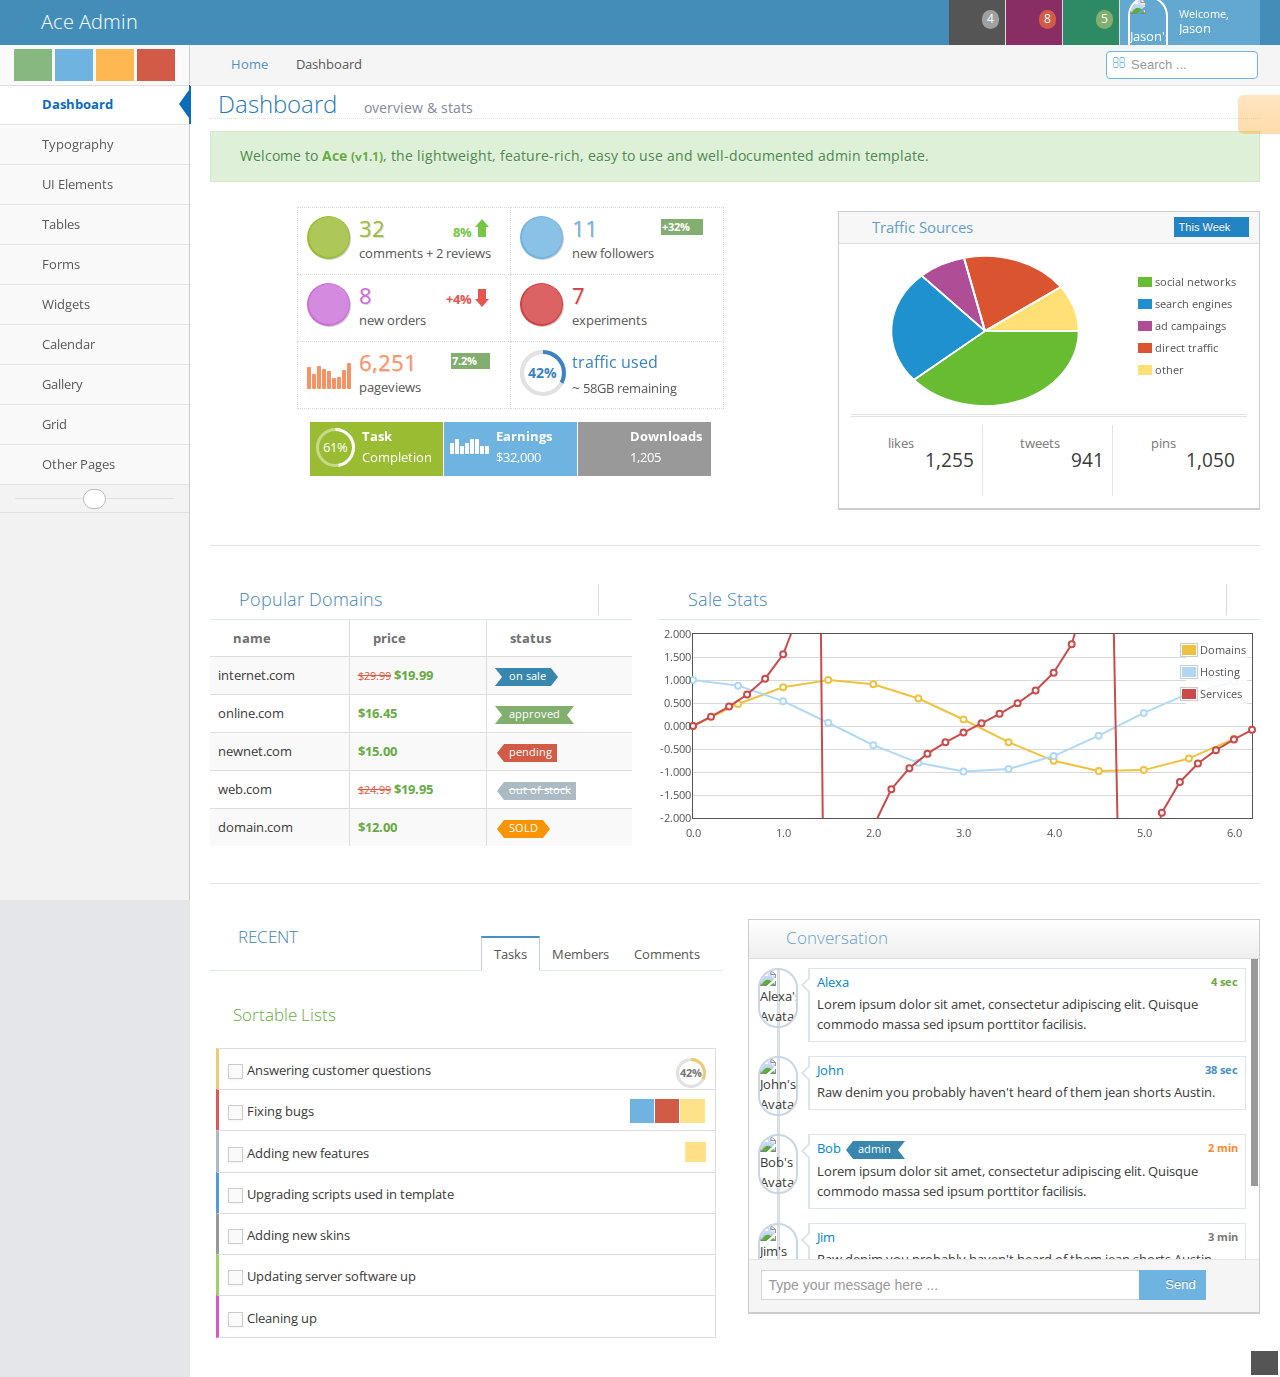
==== admin/index.html @ 15896c3f "added admin template" ====
<!DOCTYPE html><html lang="en">	<head>		<meta charset="utf-8" />		<title># Hashtag - Admin</title>		<meta name="description" content="overview &amp; stats" />		<meta name="viewport" content="width=device-width, initial-scale=1.0" />		<!--basic styles-->		<link href="../css/bootstrap.min.css" rel="stylesheet" />		<link href="../css/bootstrap-responsive.min.css" rel="stylesheet" />		<link href="../css/font-awesome.min.css" rel="stylesheet" />		<!--[if IE 7]>		  <link rel="stylesheet" href="assets/css/font-awesome-ie7.min.css" />		<![endif]-->		<!--page specific plugin styles-->		<!--fonts-->		<link rel="stylesheet" href="http://fonts.googleapis.com/css?family=Open+Sans:400,300" />		<!--ace styles-->		<link rel="stylesheet" href="../css/ace.min.css" />		<link rel="stylesheet" href="../css/ace-responsive.min.css" />		<link rel="stylesheet" href="../css/ace-skins.min.css" />		<!--[if lte IE 8]>		  <link rel="stylesheet" href="assets/css/ace-ie.min.css" />		<![endif]-->		<!--inline styles if any-->	</head>	<body>		<div class="navbar navbar-inverse">			<div class="navbar-inner">				<div class="container-fluid">					<a href="#" class="brand">						<small>							<i class="icon-leaf"></i>							Ace Admin						</small>					</a><!--/.brand-->					<ul class="nav ace-nav pull-right">						<li class="grey">							<a data-toggle="dropdown" class="dropdown-toggle" href="#">								<i class="icon-tasks"></i>								<span class="badge badge-grey">4</span>							</a>							<ul class="pull-right dropdown-navbar dropdown-menu dropdown-caret dropdown-closer">								<li class="nav-header">									<i class="icon-ok"></i>									4 Tasks to complete								</li>								<li>									<a href="#">										<div class="clearfix">											<span class="pull-left">Software Update</span>											<span class="pull-right">65%</span>										</div>										<div class="progress progress-mini ">											<div style="width:65%" class="bar"></div>										</div>									</a>								</li>								<li>									<a href="#">										<div class="clearfix">											<span class="pull-left">Hardware Upgrade</span>											<span class="pull-right">35%</span>										</div>										<div class="progress progress-mini progress-danger">											<div style="width:35%" class="bar"></div>										</div>									</a>								</li>								<li>									<a href="#">										<div class="clearfix">											<span class="pull-left">Unit Testing</span>											<span class="pull-right">15%</span>										</div>										<div class="progress progress-mini progress-warning">											<div style="width:15%" class="bar"></div>										</div>									</a>								</li>								<li>									<a href="#">										<div class="clearfix">											<span class="pull-left">Bug Fixes</span>											<span class="pull-right">90%</span>										</div>										<div class="progress progress-mini progress-success progress-striped active">											<div style="width:90%" class="bar"></div>										</div>									</a>								</li>								<li>									<a href="#">										See tasks with details										<i class="icon-arrow-right"></i>									</a>								</li>							</ul>						</li>						<li class="purple">							<a data-toggle="dropdown" class="dropdown-toggle" href="#">								<i class="icon-bell-alt icon-only icon-animated-bell"></i>								<span class="badge badge-important">8</span>							</a>							<ul class="pull-right dropdown-navbar navbar-pink dropdown-menu dropdown-caret dropdown-closer">								<li class="nav-header">									<i class="icon-warning-sign"></i>									8 Notifications								</li>								<li>									<a href="#">										<div class="clearfix">											<span class="pull-left">												<i class="btn btn-mini no-hover btn-pink icon-comment"></i>												New Comments											</span>											<span class="pull-right badge badge-info">+12</span>										</div>									</a>								</li>								<li>									<a href="#">										<i class="btn btn-mini btn-primary icon-user"></i>										Bob just signed up as an editor ...									</a>								</li>								<li>									<a href="#">										<div class="clearfix">											<span class="pull-left">												<i class="btn btn-mini no-hover btn-success icon-shopping-cart"></i>												New Orders											</span>											<span class="pull-right badge badge-success">+8</span>										</div>									</a>								</li>								<li>									<a href="#">										<div class="clearfix">											<span class="pull-left">												<i class="btn btn-mini no-hover btn-info icon-twitter"></i>												Followers											</span>											<span class="pull-right badge badge-info">+11</span>										</div>									</a>								</li>								<li>									<a href="#">										See all notifications										<i class="icon-arrow-right"></i>									</a>								</li>							</ul>						</li>						<li class="green">							<a data-toggle="dropdown" class="dropdown-toggle" href="#">								<i class="icon-envelope-alt icon-only icon-animated-vertical"></i>								<span class="badge badge-success">5</span>							</a>							<ul class="pull-right dropdown-navbar dropdown-menu dropdown-caret dropdown-closer">								<li class="nav-header">									<i class="icon-envelope"></i>									5 Messages								</li>								<li>									<a href="#">										<img src="assets/avatars/avatar.png" class="msg-photo" alt="Alex's Avatar" />										<span class="msg-body">											<span class="msg-title">												<span class="blue">Alex:</span>												Ciao sociis natoque penatibus et auctor ...											</span>											<span class="msg-time">												<i class="icon-time"></i>												<span>a moment ago</span>											</span>										</span>									</a>								</li>								<li>									<a href="#">										<img src="assets/avatars/avatar3.png" class="msg-photo" alt="Susan's Avatar" />										<span class="msg-body">											<span class="msg-title">												<span class="blue">Susan:</span>												Vestibulum id ligula porta felis euismod ...											</span>											<span class="msg-time">												<i class="icon-time"></i>												<span>20 minutes ago</span>											</span>										</span>									</a>								</li>								<li>									<a href="#">										<img src="assets/avatars/avatar4.png" class="msg-photo" alt="Bob's Avatar" />										<span class="msg-body">											<span class="msg-title">												<span class="blue">Bob:</span>												Nullam quis risus eget urna mollis ornare ...											</span>											<span class="msg-time">												<i class="icon-time"></i>												<span>3:15 pm</span>											</span>										</span>									</a>								</li>								<li>									<a href="#">										See all messages										<i class="icon-arrow-right"></i>									</a>								</li>							</ul>						</li>						<li class="light-blue user-profile">							<a data-toggle="dropdown" href="#" class="user-menu dropdown-toggle">								<img class="nav-user-photo" src="assets/avatars/user.jpg" alt="Jason's Photo" />								<span id="user_info">									<small>Welcome,</small>									Jason								</span>								<i class="icon-caret-down"></i>							</a>							<ul class="pull-right dropdown-menu dropdown-yellow dropdown-caret dropdown-closer" id="user_menu">								<li>									<a href="#">										<i class="icon-cog"></i>										Settings									</a>								</li>								<li>									<a href="#">										<i class="icon-user"></i>										Profile									</a>								</li>								<li class="divider"></li>								<li>									<a href="#">										<i class="icon-off"></i>										Logout									</a>								</li>							</ul>						</li>					</ul><!--/.ace-nav-->				</div><!--/.container-fluid-->			</div><!--/.navbar-inner-->		</div>		<div class="container-fluid" id="main-container">			<a id="menu-toggler" href="#">				<span></span>			</a>			<div id="sidebar">				<div id="sidebar-shortcuts">					<div id="sidebar-shortcuts-large">						<button class="btn btn-small btn-success">							<i class="icon-signal"></i>						</button>						<button class="btn btn-small btn-info">							<i class="icon-pencil"></i>						</button>						<button class="btn btn-small btn-warning">							<i class="icon-group"></i>						</button>						<button class="btn btn-small btn-danger">							<i class="icon-cogs"></i>						</button>					</div>					<div id="sidebar-shortcuts-mini">						<span class="btn btn-success"></span>						<span class="btn btn-info"></span>						<span class="btn btn-warning"></span>						<span class="btn btn-danger"></span>					</div>				</div><!--#sidebar-shortcuts-->				<ul class="nav nav-list">					<li class="active">						<a href="index.html">							<i class="icon-dashboard"></i>							<span>Dashboard</span>						</a>					</li>					<li>						<a href="typography.html">							<i class="icon-text-width"></i>							<span>Typography</span>						</a>					</li>					<li>						<a href="#" class="dropdown-toggle">							<i class="icon-desktop"></i>							<span>UI Elements</span>							<b class="arrow icon-angle-down"></b>						</a>						<ul class="submenu">							<li>								<a href="elements.html">									<i class="icon-double-angle-right"></i>									Elements								</a>							</li>							<li>								<a href="buttons.html">									<i class="icon-double-angle-right"></i>									Buttons &amp; Icons								</a>							</li>							<li>								<a href="treeview.html">									<i class="icon-double-angle-right"></i>									Treeview								</a>							</li>						</ul>					</li>					<li>						<a href="tables.html">							<i class="icon-list"></i>							<span>Tables</span>						</a>					</li>					<li>						<a href="#" class="dropdown-toggle">							<i class="icon-edit"></i>							<span>Forms</span>							<b class="arrow icon-angle-down"></b>						</a>						<ul class="submenu">							<li>								<a href="form-elements.html">									<i class="icon-double-angle-right"></i>									Form Elements								</a>							</li>							<li>								<a href="form-wizard.html">									<i class="icon-double-angle-right"></i>									Wizard &amp; Validation								</a>							</li>							<li>								<a href="wysiwyg.html">									<i class="icon-double-angle-right"></i>									Wysiwyg &amp; Markdown								</a>							</li>						</ul>					</li>					<li>						<a href="widgets.html">							<i class="icon-list-alt"></i>							<span>Widgets</span>						</a>					</li>					<li>						<a href="calendar.html">							<i class="icon-calendar"></i>							<span>Calendar</span>						</a>					</li>					<li>						<a href="gallery.html">							<i class="icon-picture"></i>							<span>Gallery</span>						</a>					</li>					<li>						<a href="grid.html">							<i class="icon-th"></i>							<span>Grid</span>						</a>					</li>					<li>						<a href="#" class="dropdown-toggle">							<i class="icon-file"></i>							<span>Other Pages</span>							<b class="arrow icon-angle-down"></b>						</a>						<ul class="submenu">							<li>								<a href="pricing.html">									<i class="icon-double-angle-right"></i>									Pricing Tables								</a>							</li>							<li>								<a href="invoice.html">									<i class="icon-double-angle-right"></i>									Invoice								</a>							</li>							<li>								<a href="login.html">									<i class="icon-double-angle-right"></i>									Login &amp; Register								</a>							</li>							<li>								<a href="error-404.html">									<i class="icon-double-angle-right"></i>									Error 404								</a>							</li>							<li>								<a href="error-500.html">									<i class="icon-double-angle-right"></i>									Error 500								</a>							</li>							<li>								<a href="blank.html">									<i class="icon-double-angle-right"></i>									Blank Page								</a>							</li>						</ul>					</li>				</ul><!--/.nav-list-->				<div id="sidebar-collapse">					<i class="icon-double-angle-left"></i>				</div>			</div>			<div id="main-content" class="clearfix">				<div id="breadcrumbs">					<ul class="breadcrumb">						<li>							<i class="icon-home"></i>							<a href="#">Home</a>							<span class="divider">								<i class="icon-angle-right"></i>							</span>						</li>						<li class="active">Dashboard</li>					</ul><!--.breadcrumb-->					<div id="nav-search">						<form class="form-search">							<span class="input-icon">								<input type="text" placeholder="Search ..." class="input-small search-query" id="nav-search-input" autocomplete="off" />								<i class="icon-search" id="nav-search-icon"></i>							</span>						</form>					</div><!--#nav-search-->				</div>				<div id="page-content" class="clearfix">					<div class="page-header position-relative">						<h1>							Dashboard							<small>								<i class="icon-double-angle-right"></i>								overview &amp; stats							</small>						</h1>					</div><!--/.page-header-->					<div class="row-fluid">						<!--PAGE CONTENT BEGINS HERE-->						<div class="alert alert-block alert-success">							<button type="button" class="close" data-dismiss="alert">								<i class="icon-remove"></i>							</button>							<i class="icon-ok green"></i>							Welcome to							<strong class="green">								Ace								<small>(v1.1)</small></strong>, the lightweight, feature-rich, easy to use and well-documented admin template.						</div>						<div class="space-6"></div>						<div class="row-fluid">							<div class="span7 infobox-container">								<div class="infobox infobox-green  ">									<div class="infobox-icon">										<i class="icon-comments"></i>									</div>									<div class="infobox-data">										<span class="infobox-data-number">32</span>										<div class="infobox-content">comments + 2 reviews</div>									</div>									<div class="stat stat-success">8%</div>								</div>								<div class="infobox infobox-blue  ">									<div class="infobox-icon">										<i class="icon-twitter"></i>									</div>									<div class="infobox-data">										<span class="infobox-data-number">11</span>										<div class="infobox-content">new followers</div>									</div>									<div class="badge badge-success">										+32%										<i class="icon-arrow-up"></i>									</div>								</div>								<div class="infobox infobox-pink  ">									<div class="infobox-icon">										<i class="icon-shopping-cart"></i>									</div>									<div class="infobox-data">										<span class="infobox-data-number">8</span>										<div class="infobox-content">new orders</div>									</div>									<div class="stat stat-important">+4%</div>								</div>								<div class="infobox infobox-red  ">									<div class="infobox-icon">										<i class="icon-beaker"></i>									</div>									<div class="infobox-data">										<span class="infobox-data-number">7</span>										<div class="infobox-content">experiments</div>									</div>								</div>								<div class="infobox infobox-orange2  ">									<div class="infobox-chart">										<span class="sparkline" data-values="196,128,202,177,154,94,100,170,224"></span>									</div>									<div class="infobox-data">										<span class="infobox-data-number">6,251</span>										<div class="infobox-content">pageviews</div>									</div>									<div class="badge badge-success">										7.2%										<i class="icon-arrow-up"></i>									</div>								</div>								<div class="infobox infobox-blue2  ">									<div class="infobox-progress">										<div class="easy-pie-chart percentage" data-percent="42" data-size="46">											<span class="percent">42</span>%										</div>									</div>									<div class="infobox-data">										<span class="infobox-text">traffic used</span>										<div class="infobox-content">											<span class="bigger-110">~</span>											58GB remaining										</div>									</div>								</div>								<div class="space-6"></div>								<div class="infobox infobox-green infobox-small infobox-dark">									<div class="infobox-progress">										<div class="easy-pie-chart percentage" data-percent="61" data-size="39">											<span class="percent">61</span>%										</div>									</div>									<div class="infobox-data">										<div class="infobox-content">Task</div>										<div class="infobox-content">Completion</div>									</div>								</div>								<div class="infobox infobox-blue infobox-small infobox-dark">									<div class="infobox-chart">										<span class="sparkline" data-values="3,4,2,3,4,4,2,2"></span>									</div>									<div class="infobox-data">										<div class="infobox-content">Earnings</div>										<div class="infobox-content">$32,000</div>									</div>								</div>								<div class="infobox infobox-grey infobox-small infobox-dark">									<div class="infobox-icon">										<i class="icon-download-alt"></i>									</div>									<div class="infobox-data">										<div class="infobox-content">Downloads</div>										<div class="infobox-content">1,205</div>									</div>								</div>							</div>							<div class="vspace"></div>							<div class="span5">								<div class="widget-box">									<div class="widget-header widget-header-flat widget-header-small">										<h5>											<i class="icon-signal"></i>											Traffic Sources										</h5>										<div class="widget-toolbar no-border">											<button class="btn btn-minier btn-primary dropdown-toggle" data-toggle="dropdown">												This Week												<i class="icon-angle-down icon-on-right"></i>											</button>											<ul class="dropdown-menu dropdown-info pull-right dropdown-caret">												<li class="active">													<a href="#">This Week</a>												</li>												<li>													<a href="#">Last Week</a>												</li>												<li>													<a href="#">This Month</a>												</li>												<li>													<a href="#">Last Month</a>												</li>											</ul>										</div>									</div>									<div class="widget-body">										<div class="widget-main">											<div id="piechart-placeholder"></div>											<div class="hr hr8 hr-double"></div>											<div class="clearfix">												<div class="grid3">													<span class="grey">														<i class="icon-facebook-sign icon-2x blue"></i>														&nbsp; likes													</span>													<h4 class="bigger pull-right">1,255</h4>												</div>												<div class="grid3">													<span class="grey">														<i class="icon-twitter-sign icon-2x purple"></i>														&nbsp; tweets													</span>													<h4 class="bigger pull-right">941</h4>												</div>												<div class="grid3">													<span class="grey">														<i class="icon-pinterest-sign icon-2x red"></i>														&nbsp; pins													</span>													<h4 class="bigger pull-right">1,050</h4>												</div>											</div>										</div><!--/widget-main-->									</div><!--/widget-body-->								</div><!--/widget-box-->							</div><!--/span-->						</div><!--/row-->						<div class="hr hr32 hr-dotted"></div>						<div class="row-fluid">							<div class="span5">								<div class="widget-box transparent">									<div class="widget-header widget-header-flat">										<h4 class="lighter">											<i class="icon-star orange"></i>											Popular Domains										</h4>										<div class="widget-toolbar">											<a href="#" data-action="collapse">												<i class="icon-chevron-up"></i>											</a>										</div>									</div>									<div class="widget-body">										<div class="widget-main no-padding">											<table class="table table-bordered table-striped">												<thead>													<tr>														<th>															<i class="icon-caret-right blue"></i>															name														</th>														<th>															<i class="icon-caret-right blue"></i>															price														</th>														<th class="hidden-phone">															<i class="icon-caret-right blue"></i>															status														</th>													</tr>												</thead>												<tbody>													<tr>														<td>internet.com</td>														<td>															<small>																<s class="red">$29.99</s>															</small>															<b class="green">$19.99</b>														</td>														<td class="hidden-phone">															<span class="label label-info arrowed-right arrowed-in">on sale</span>														</td>													</tr>													<tr>														<td>online.com</td>														<td>															<small>																<s class="red"></s>															</small>															<b class="green">$16.45</b>														</td>														<td class="hidden-phone">															<span class="label label-success arrowed-in arrowed-in-right">approved</span>														</td>													</tr>													<tr>														<td>newnet.com</td>														<td>															<small>																<s class="red"></s>															</small>															<b class="green">$15.00</b>														</td>														<td class="hidden-phone">															<span class="label label-important arrowed">pending</span>														</td>													</tr>													<tr>														<td>web.com</td>														<td>															<small>																<s class="red">$24.99</s>															</small>															<b class="green">$19.95</b>														</td>														<td class="hidden-phone">															<span class="label arrowed">																<s>out of stock</s>															</span>														</td>													</tr>													<tr>														<td>domain.com</td>														<td>															<small>																<s class="red"></s>															</small>															<b class="green">$12.00</b>														</td>														<td class="hidden-phone">															<span class="label label-warning arrowed arrowed-right">SOLD</span>														</td>													</tr>												</tbody>											</table>										</div><!--/widget-main-->									</div><!--/widget-body-->								</div><!--/widget-box-->							</div>							<div class="span7">								<div class="widget-box transparent">									<div class="widget-header widget-header-flat">										<h4 class="lighter">											<i class="icon-signal"></i>											Sale Stats										</h4>										<div class="widget-toolbar">											<a href="#" data-action="collapse">												<i class="icon-chevron-up"></i>											</a>										</div>									</div>									<div class="widget-body">										<div class="widget-main padding-4">											<div id="sales-charts"></div>										</div><!--/widget-main-->									</div><!--/widget-body-->								</div><!--/widget-box-->							</div>						</div>						<div class="hr hr32 hr-dotted"></div>						<div class="row-fluid">							<div class="span6">								<div class="widget-box transparent" id="recent-box">									<div class="widget-header">										<h4 class="lighter smaller">											<i class="icon-rss orange"></i>											RECENT										</h4>										<div class="widget-toolbar no-border">											<ul class="nav nav-tabs" id="recent-tab">												<li class="active">													<a data-toggle="tab" href="#task-tab">Tasks</a>												</li>												<li>													<a data-toggle="tab" href="#member-tab">Members</a>												</li>												<li>													<a data-toggle="tab" href="#comment-tab">Comments</a>												</li>											</ul>										</div>									</div>									<div class="widget-body">										<div class="widget-main padding-4">											<div class="tab-content padding-8">												<div id="task-tab" class="tab-pane active">													<h4 class="smaller lighter green">														<i class="icon-list"></i>														Sortable Lists													</h4>													<ul id="tasks" class="item-list">														<li class="item-orange">															<label class="inline">																<input type="checkbox" />																<span class="lbl"> Answering customer questions</span>															</label>															<div class="pull-right easy-pie-chart percentage" data-size="30" data-color="#ECCB71" data-percent="42">																<span class="percent">42</span>%															</div>														</li>														<li class="item-red">															<label class="inline">																<input type="checkbox" />																<span class="lbl"> Fixing bugs</span>															</label>															<div class="pull-right">																<div class="btn-group">																	<button class="btn btn-mini btn-info">																		<i class="icon-edit bigger-125"></i>																	</button>																	<button class="btn btn-mini btn-danger ">																		<i class="icon-trash bigger-125"></i>																	</button>																	<button class="btn btn-mini btn-yellow">																		<i class="icon-flag bigger-125"></i>																	</button>																</div>															</div>														</li>														<li class="item-default">															<label class="inline">																<input type="checkbox" />																<span class="lbl"> Adding new features</span>															</label>															<div class="inline pull-right position-relative">																<button class="btn btn-minier bigger btn-yellow dropdown-toggle" data-toggle="dropdown">																	<i class="icon-angle-down icon-only bigger-120"></i>																</button>																<ul class="dropdown-menu dropdown-icon-only dropdown-yellow pull-right dropdown-caret dropdown-closer">																	<li>																		<a href="#" class="tooltip-success" data-rel="tooltip" title="Mark&nbsp;as&nbsp;done" data-placement="left">																			<span class="green">																				<i class="icon-ok"></i>																			</span>																		</a>																	</li>																	<li>																		<a href="#" class="tooltip-error" data-rel="tooltip" title="Delete" data-placement="left">																			<span class="red">																				<i class="icon-trash"></i>																			</span>																		</a>																	</li>																</ul>															</div>														</li>														<li class="item-blue">															<label class="inline">																<input type="checkbox" />																<span class="lbl"> Upgrading scripts used in template</span>															</label>														</li>														<li class="item-grey">															<label class="inline">																<input type="checkbox" />																<span class="lbl"> Adding new skins</span>															</label>														</li>														<li class="item-green">															<label class="inline">																<input type="checkbox" />																<span class="lbl"> Updating server software up</span>															</label>														</li>														<li class="item-pink">															<label class="inline">																<input type="checkbox" />																<span class="lbl"> Cleaning up</span>															</label>														</li>													</ul>												</div>												<div id="member-tab" class="tab-pane">													<div class="clearfix">														<div class="itemdiv memberdiv">															<div class="user">																<img alt="Bob Doe's avatar" src="assets/avatars/user.jpg" />															</div>															<div class="body">																<div class="name">																	<a href="#">Bob Doe</a>																</div>																<div class="time">																	<i class="icon-time"></i>																	<span class="green">20 min</span>																</div>																<div>																	<span class="label label-warning">pending</span>																	<div class="inline position-relative">																		<button class="btn btn-minier bigger btn-yellow dropdown-toggle" data-toggle="dropdown">																			<i class="icon-angle-down icon-only bigger-120"></i>																		</button>																		<ul class="dropdown-menu dropdown-icon-only dropdown-yellow pull-right dropdown-caret dropdown-close">																			<li>																				<a href="#" class="tooltip-success" data-rel="tooltip" title="Approve" data-placement="right">																					<span class="green">																						<i class="icon-ok"></i>																					</span>																				</a>																			</li>																			<li>																				<a href="#" class="tooltip-warning" data-rel="tooltip" title="Reject" data-placement="right">																					<span class="orange">																						<i class="icon-remove"></i>																					</span>																				</a>																			</li>																			<li>																				<a href="#" class="tooltip-error" data-rel="tooltip" title="Delete" data-placement="right">																					<span class="red">																						<i class="icon-trash"></i>																					</span>																				</a>																			</li>																		</ul>																	</div>																</div>															</div>														</div>														<div class="itemdiv memberdiv">															<div class="user">																<img alt="Joe Doe's avatar" src="assets/avatars/avatar2.png" />															</div>															<div class="body">																<div class="name">																	<a href="#">Joe Doe</a>																</div>																<div class="time">																	<i class="icon-time"></i>																	<span class="green">1 hour</span>																</div>																<div>																	<span class="label label-warning">pending</span>																	<div class="inline position-relative">																		<button class="btn btn-minier bigger btn-yellow dropdown-toggle" data-toggle="dropdown">																			<i class="icon-angle-down icon-only bigger-120"></i>																		</button>																		<ul class="dropdown-menu dropdown-icon-only dropdown-yellow pull-right dropdown-caret dropdown-close">																			<li>																				<a href="#" class="tooltip-success" data-rel="tooltip" title="Approve" data-placement="right">																					<span class="green">																						<i class="icon-ok"></i>																					</span>																				</a>																			</li>																			<li>																				<a href="#" class="tooltip-warning" data-rel="tooltip" title="Reject" data-placement="right">																					<span class="orange">																						<i class="icon-remove"></i>																					</span>																				</a>																			</li>																			<li>																				<a href="#" class="tooltip-error" data-rel="tooltip" title="Delete" data-placement="right">																					<span class="red">																						<i class="icon-trash"></i>																					</span>																				</a>																			</li>																		</ul>																	</div>																</div>															</div>														</div>														<div class="itemdiv memberdiv">															<div class="user">																<img alt="Jim Doe's avatar" src="assets/avatars/avatar.png" />															</div>															<div class="body">																<div class="name">																	<a href="#">Jim Doe</a>																</div>																<div class="time">																	<i class="icon-time"></i>																	<span class="green">2 hour</span>																</div>																<div>																	<span class="label label-warning">pending</span>																	<div class="inline position-relative">																		<button class="btn btn-minier bigger btn-yellow dropdown-toggle" data-toggle="dropdown">																			<i class="icon-angle-down icon-only bigger-120"></i>																		</button>																		<ul class="dropdown-menu dropdown-icon-only dropdown-yellow pull-right dropdown-caret dropdown-close">																			<li>																				<a href="#" class="tooltip-success" data-rel="tooltip" title="Approve" data-placement="right">																					<span class="green">																						<i class="icon-ok"></i>																					</span>																				</a>																			</li>																			<li>																				<a href="#" class="tooltip-warning" data-rel="tooltip" title="Reject" data-placement="right">																					<span class="orange">																						<i class="icon-remove"></i>																					</span>																				</a>																			</li>																			<li>																				<a href="#" class="tooltip-error" data-rel="tooltip" title="Delete" data-placement="right">																					<span class="red">																						<i class="icon-trash"></i>																					</span>																				</a>																			</li>																		</ul>																	</div>																</div>															</div>														</div>														<div class="itemdiv memberdiv">															<div class="user">																<img alt="Alex Doe's avatar" src="assets/avatars/avatar2.png" />															</div>															<div class="body">																<div class="name">																	<a href="#">Alex Doe</a>																</div>																<div class="time">																	<i class="icon-time"></i>																	<span class="green">3 hour</span>																</div>																<div>																	<span class="label label-important">blocked</span>																</div>															</div>														</div>														<div class="itemdiv memberdiv">															<div class="user">																<img alt="Bob Doe's avatar" src="assets/avatars/avatar2.png" />															</div>															<div class="body">																<div class="name">																	<a href="#">Bob Doe</a>																</div>																<div class="time">																	<i class="icon-time"></i>																	<span class="green">6 hour</span>																</div>																<div>																	<span class="label label-success arrowed-in">approved</span>																</div>															</div>														</div>														<div class="itemdiv memberdiv">															<div class="user">																<img alt="Susan's avatar" src="assets/avatars/avatar3.png" />															</div>															<div class="body">																<div class="name">																	<a href="#">Susan</a>																</div>																<div class="time">																	<i class="icon-time"></i>																	<span class="green">yesterday</span>																</div>																<div>																	<span class="label label-success arrowed-in">approved</span>																</div>															</div>														</div>														<div class="itemdiv memberdiv">															<div class="user">																<img alt="Phil Doe's avatar" src="assets/avatars/avatar4.png" />															</div>															<div class="body">																<div class="name">																	<a href="#">Phil Doe</a>																</div>																<div class="time">																	<i class="icon-time"></i>																	<span class="green">2 days ago</span>																</div>																<div>																	<span class="label label-info arrowed-in  arrowed-in-right">online</span>																</div>															</div>														</div>														<div class="itemdiv memberdiv">															<div class="user">																<img alt="Alexa Doe's avatar" src="assets/avatars/avatar1.png" />															</div>															<div class="body">																<div class="name">																	<a href="#">Alexa Doe</a>																</div>																<div class="time">																	<i class="icon-time"></i>																	<span class="green">3 days ago</span>																</div>																<div>																	<span class="label label-success arrowed-in">approved</span>																</div>															</div>														</div>													</div>													<div class="center">														<i class="icon-group icon-2x green"></i>														&nbsp;														<a href="#">															See all members &nbsp;															<i class="icon-arrow-right"></i>														</a>													</div>													<div class="hr hr-double hr8"></div>												</div><!--member-tab-->												<div id="comment-tab" class="tab-pane">													<div class="comments">														<div class="itemdiv commentdiv">															<div class="user">																<img alt="Bob Doe's Avatar" src="assets/avatars/avatar.png" />															</div>															<div class="body">																<div class="name">																	<a href="#">Bob Doe</a>																</div>																<div class="time">																	<i class="icon-time"></i>																	<span class="green">6 min</span>																</div>																<div class="text">																	<i class="icon-quote-left"></i>																	Lorem ipsum dolor sit amet, consectetur adipiscing elit. Quisque commodo massa sed ipsum porttitor facilisis &hellip;																</div>															</div>															<div class="tools">																<div class="inline position-relative">																	<button class="btn btn-minier bigger btn-yellow dropdown-toggle" data-toggle="dropdown">																		<i class="icon-angle-down icon-only bigger-120"></i>																	</button>																	<ul class="dropdown-menu dropdown-icon-only dropdown-yellow pull-right dropdown-caret dropdown-close">																		<li>																			<a href="#" class="tooltip-success" data-rel="tooltip" title="Approve" data-placement="left">																				<span class="green">																					<i class="icon-ok"></i>																				</span>																			</a>																		</li>																		<li>																			<a href="#" class="tooltip-warning" data-rel="tooltip" title="Reject" data-placement="left">																				<span class="orange">																					<i class="icon-remove"></i>																				</span>																			</a>																		</li>																		<li>																			<a href="#" class="tooltip-error" data-rel="tooltip" title="Delete" data-placement="left">																				<span class="red">																					<i class="icon-trash"></i>																				</span>																			</a>																		</li>																	</ul>																</div>															</div>														</div>														<div class="itemdiv commentdiv">															<div class="user">																<img alt="Jennifer's Avatar" src="assets/avatars/avatar1.png" />															</div>															<div class="body">																<div class="name">																	<a href="#">Jennifer</a>																</div>																<div class="time">																	<i class="icon-time"></i>																	<span class="blue">15 min</span>																</div>																<div class="text">																	<i class="icon-quote-left"></i>																	Lorem ipsum dolor sit amet, consectetur adipiscing elit. Quisque commodo massa sed ipsum porttitor facilisis &hellip;																</div>															</div>															<div class="tools">																<a href="#" class="btn btn-minier btn-info">																	<i class="icon-only icon-pencil"></i>																</a>																<a href="#" class="btn btn-minier btn-danger">																	<i class="icon-only icon-trash"></i>																</a>															</div>														</div>														<div class="itemdiv commentdiv">															<div class="user">																<img alt="Joe's Avatar" src="assets/avatars/avatar2.png" />															</div>															<div class="body">																<div class="name">																	<a href="#">Joe</a>																</div>																<div class="time">																	<i class="icon-time"></i>																	<span class="orange">22 min</span>																</div>																<div class="text">																	<i class="icon-quote-left"></i>																	Lorem ipsum dolor sit amet, consectetur adipiscing elit. Quisque commodo massa sed ipsum porttitor facilisis &hellip;																</div>															</div>															<div class="tools">																<a href="#" class="btn btn-minier btn-info">																	<i class="icon-only icon-pencil"></i>																</a>																<a href="#" class="btn btn-minier btn-danger">																	<i class="icon-only icon-trash"></i>																</a>															</div>														</div>														<div class="itemdiv commentdiv">															<div class="user">																<img alt="Rita's Avatar" src="assets/avatars/avatar3.png" />															</div>															<div class="body">																<div class="name">																	<a href="#">Rita</a>																</div>																<div class="time">																	<i class="icon-time"></i>																	<span class="red">50 min</span>																</div>																<div class="text">																	<i class="icon-quote-left"></i>																	Lorem ipsum dolor sit amet, consectetur adipiscing elit. Quisque commodo massa sed ipsum porttitor facilisis &hellip;																</div>															</div>															<div class="tools">																<a href="#" class="btn btn-minier btn-info">																	<i class="icon-only icon-pencil"></i>																</a>																<a href="#" class="btn btn-minier btn-danger">																	<i class="icon-only icon-trash"></i>																</a>															</div>														</div>													</div>													<div class="hr hr8"></div>													<div class="center">														<i class="icon-comments-alt icon-2x green"></i>														&nbsp;														<a href="#">															See all comments &nbsp;															<i class="icon-arrow-right"></i>														</a>													</div>													<div class="hr hr-double hr8"></div>												</div>											</div>										</div><!--/widget-main-->									</div><!--/widget-body-->								</div><!--/widget-box-->							</div><!--/span-->							<div class="span6">								<div class="widget-box ">									<div class="widget-header">										<h4 class="lighter smaller">											<i class="icon-comment blue"></i>											Conversation										</h4>									</div>									<div class="widget-body">										<div class="widget-main no-padding">											<div class="dialogs">												<div class="itemdiv dialogdiv">													<div class="user">														<img alt="Alexa's Avatar" src="assets/avatars/avatar1.png" />													</div>													<div class="body">														<div class="time">															<i class="icon-time"></i>															<span class="green">4 sec</span>														</div>														<div class="name">															<a href="#">Alexa</a>														</div>														<div class="text">Lorem ipsum dolor sit amet, consectetur adipiscing elit. Quisque commodo massa sed ipsum porttitor facilisis.</div>														<div class="tools">															<a href="#" class="btn btn-minier btn-info">																<i class="icon-only icon-share-alt"></i>															</a>														</div>													</div>												</div>												<div class="itemdiv dialogdiv">													<div class="user">														<img alt="John's Avatar" src="assets/avatars/avatar.png" />													</div>													<div class="body">														<div class="time">															<i class="icon-time"></i>															<span class="blue">38 sec</span>														</div>														<div class="name">															<a href="#">John</a>														</div>														<div class="text">Raw denim you probably haven&#39;t heard of them jean shorts Austin.</div>														<div class="tools">															<a href="#" class="btn btn-minier btn-info">																<i class="icon-only icon-share-alt"></i>															</a>														</div>													</div>												</div>												<div class="itemdiv dialogdiv">													<div class="user">														<img alt="Bob's Avatar" src="assets/avatars/user.jpg" />													</div>													<div class="body">														<div class="time">															<i class="icon-time"></i>															<span class="orange">2 min</span>														</div>														<div class="name">															<a href="#">Bob</a>															<span class="label label-info arrowed arrowed-in-right">admin</span>														</div>														<div class="text">Lorem ipsum dolor sit amet, consectetur adipiscing elit. Quisque commodo massa sed ipsum porttitor facilisis.</div>														<div class="tools">															<a href="#" class="btn btn-minier btn-info">																<i class="icon-only icon-share-alt"></i>															</a>														</div>													</div>												</div>												<div class="itemdiv dialogdiv">													<div class="user">														<img alt="Jim's Avatar" src="assets/avatars/avatar4.png" />													</div>													<div class="body">														<div class="time">															<i class="icon-time"></i>															<span class="grey">3 min</span>														</div>														<div class="name">															<a href="#">Jim</a>														</div>														<div class="text">Raw denim you probably haven&#39;t heard of them jean shorts Austin.</div>														<div class="tools">															<a href="#" class="btn btn-minier btn-info">																<i class="icon-only icon-share-alt"></i>															</a>														</div>													</div>												</div>												<div class="itemdiv dialogdiv">													<div class="user">														<img alt="Alexa's Avatar" src="assets/avatars/avatar1.png" />													</div>													<div class="body">														<div class="time">															<i class="icon-time"></i>															<span class="green">4 min</span>														</div>														<div class="name">															<a href="#">Alexa</a>														</div>														<div class="text">Lorem ipsum dolor sit amet, consectetur adipiscing elit.</div>														<div class="tools">															<a href="#" class="btn btn-minier btn-info">																<i class="icon-only icon-share-alt"></i>															</a>														</div>													</div>												</div>											</div>											<form>												<div class="form-actions input-append">													<input placeholder="Type your message here ..." type="text" class="width-75" name="message" />													<button class="btn btn-small btn-info no-radius" onclick="return false;">														<i class="icon-share-alt"></i>														<span class="hidden-phone">Send</span>													</button>												</div>											</form>										</div><!--/widget-main-->									</div><!--/widget-body-->								</div><!--/widget-box-->							</div><!--/span-->						</div><!--/row-->						<!--PAGE CONTENT ENDS HERE-->					</div><!--/row-->				</div><!--/#page-content-->				<div id="ace-settings-container">					<div class="btn btn-app btn-mini btn-warning" id="ace-settings-btn">						<i class="icon-cog"></i>					</div>					<div id="ace-settings-box">						<div>							<div class="pull-left">								<select id="skin-colorpicker" class="hidden">									<option data-class="default" value="#438EB9">#438EB9</option>									<option data-class="skin-1" value="#222A2D">#222A2D</option>									<option data-class="skin-2" value="#C6487E">#C6487E</option>									<option data-class="skin-3" value="#D0D0D0">#D0D0D0</option>								</select>							</div>							<span>&nbsp; Choose Skin</span>						</div>						<div>							<input type="checkbox" class="ace-checkbox-2" id="ace-settings-header" />							<label class="lbl" for="ace-settings-header"> Fixed Header</label>						</div>						<div>							<input type="checkbox" class="ace-checkbox-2" id="ace-settings-sidebar" />							<label class="lbl" for="ace-settings-sidebar"> Fixed Sidebar</label>						</div>					</div>				</div><!--/#ace-settings-container-->			</div><!--/#main-content-->		</div><!--/.fluid-container#main-container-->		<a href="#" id="btn-scroll-up" class="btn btn-small btn-inverse">			<i class="icon-double-angle-up icon-only bigger-110"></i>		</a>		<!--basic scripts-->		<script src="http://ajax.googleapis.com/ajax/libs/jquery/1.9.1/jquery.min.js"></script>		<script type="text/javascript">			window.jQuery || document.write("<script src='../js/libs/jquery-1.9.1.min.js'>"+"<"+"/script>");		</script>		<script src="../js/libs/bootstrap.min.js"></script>		<!--page specific plugin scripts-->		<!--[if lte IE 8]>		  <script src="/js/"></script>		<![endif]-->		<script src="../js/libs/jquery-ui-1.10.3.custom.min.js"></script>		<script src="../js/libs/jquery.ui.touch-punch.min.js"></script>		<script src="../js/libs/jquery.slimscroll.min.js"></script>		<script src="../js/libs/jquery.easy-pie-chart.min.js"></script>		<script src="../js/libs/jquery.sparkline.min.js"></script>		<script src="../js/libs/jquery.flot.min.js"></script>		<script src="../js/libs/jquery.flot.pie.min.js"></script>		<script src="../js/libs/jquery.flot.resize.min.js"></script>		<!--ace scripts-->		<script src="../js/libs/ace-elements.min.js"></script>		<script src="../js/libs/ace.min.js"></script>		<!--inline scripts related to this page-->		<script type="text/javascript">			$(function() {							$('.dialogs,.comments').slimScroll({			        height: '300px'			    });								$('#tasks').sortable();				$('#tasks').disableSelection();				$('#tasks input:checkbox').removeAttr('checked').on('click', function(){					if(this.checked) $(this).closest('li').addClass('selected');					else $(this).closest('li').removeClass('selected');				});							var oldie = $.browser.msie && $.browser.version < 9;				$('.easy-pie-chart.percentage').each(function(){					var $box = $(this).closest('.infobox');					var barColor = $(this).data('color') || (!$box.hasClass('infobox-dark') ? $box.css('color') : 'rgba(255,255,255,0.95)');					var trackColor = barColor == 'rgba(255,255,255,0.95)' ? 'rgba(255,255,255,0.25)' : '#E2E2E2';					var size = parseInt($(this).data('size')) || 50;					$(this).easyPieChart({						barColor: barColor,						trackColor: trackColor,						scaleColor: false,						lineCap: 'butt',						lineWidth: parseInt(size/10),						animate: oldie ? false : 1000,						size: size					});				})							$('.sparkline').each(function(){					var $box = $(this).closest('.infobox');					var barColor = !$box.hasClass('infobox-dark') ? $box.css('color') : '#FFF';					$(this).sparkline('html', {tagValuesAttribute:'data-values', type: 'bar', barColor: barColor , chartRangeMin:$(this).data('min') || 0} );				});															  var data = [				{ label: "social networks",  data: 38.7, color: "#68BC31"},				{ label: "search engines",  data: 24.5, color: "#2091CF"},				{ label: "ad campaings",  data: 8.2, color: "#AF4E96"},				{ label: "direct traffic",  data: 18.6, color: "#DA5430"},				{ label: "other",  data: 10, color: "#FEE074"}			  ];						  var placeholder = $('#piechart-placeholder').css({'width':'90%' , 'min-height':'150px'});			  $.plot(placeholder, data, {								series: {			        pie: {			            show: true,						tilt:0.8,						highlight: {							opacity: 0.25						},						stroke: {							color: '#fff',							width: 2						},						startAngle: 2									        }			    },			    legend: {			        show: true,					position: "ne", 				    labelBoxBorderColor: null,					margin:[-30,15]			    }				,				grid: {					hoverable: true,					clickable: true				},				tooltip: true, //activate tooltip				tooltipOpts: {					content: "%s : %y.1",					shifts: {						x: -30,						y: -50					}				}							 });						 			  var $tooltip = $("<div class='tooltip top in' style='display:none;'><div class='tooltip-inner'></div></div>").appendTo('body');			  placeholder.data('tooltip', $tooltip);			  var previousPoint = null;						  placeholder.on('plothover', function (event, pos, item) {				if(item) {					if (previousPoint != item.seriesIndex) {						previousPoint = item.seriesIndex;						var tip = item.series['label'] + " : " + item.series['percent']+'%';						$(this).data('tooltip').show().children(0).text(tip);					}					$(this).data('tooltip').css({top:pos.pageY + 10, left:pos.pageX + 10});				} else {					$(this).data('tooltip').hide();					previousPoint = null;				}							 });																						var d1 = [];				for (var i = 0; i < Math.PI * 2; i += 0.5) {					d1.push([i, Math.sin(i)]);				}							var d2 = [];				for (var i = 0; i < Math.PI * 2; i += 0.5) {					d2.push([i, Math.cos(i)]);				}							var d3 = [];				for (var i = 0; i < Math.PI * 2; i += 0.2) {					d3.push([i, Math.tan(i)]);				}											var sales_charts = $('#sales-charts').css({'width':'100%' , 'height':'220px'});				$.plot("#sales-charts", [					{ label: "Domains", data: d1 },					{ label: "Hosting", data: d2 },					{ label: "Services", data: d3 }				], {					hoverable: true,					shadowSize: 0,					series: {						lines: { show: true },						points: { show: true }					},					xaxis: {						tickLength: 0					},					yaxis: {						ticks: 10,						min: -2,						max: 2,						tickDecimals: 3					},					grid: {						backgroundColor: { colors: [ "#fff", "#fff" ] },						borderWidth: 1,						borderColor:'#555'					}				});										$('#recent-box [data-rel="tooltip"]').tooltip({placement: tooltip_placement});				function tooltip_placement(context, source) {					var $source = $(source);					var $parent = $source.closest('.tab-content')					var off1 = $parent.offset();					var w1 = $parent.width();								var off2 = $source.offset();					var w2 = $source.width();								if( parseInt(off2.left) < parseInt(off1.left) + parseInt(w1 / 2) ) return 'right';					return 'left';				}			})		</script>	</body></html>
---- css/ace.min.css ----
html{min-height:100%;position:relative}body{padding-bottom:0;background-color:#e4e6e9;min-height:100%;font-family:'Open Sans';font-size:13px;color:#393939}body:before{content:"";display:block;position:fixed;top:0;bottom:0;max-height:100%;min-height:100%;width:100%;z-index:-1;background-color:#FFF}body.navbar-fixed{padding-top:45px}#main-container{padding:0;position:relative}#main-content{margin-left:190px;margin-right:0;margin-top:0;min-height:100%;padding:0}#page-content{background:#fff;margin:0;padding:8px 20px 24px}#page-content .page-header:first-child{margin:0 0 12px;border-bottom:1px dotted #e2e2e2}#page-content .page-header:first-child h1{padding:0;margin:0 8px;font-size:24px;font-weight:lighter;color:#2679b5}#page-content .page-header:first-child h1 small{margin:0 6px;font-size:14px;font-weight:normal;color:#8089a0}[class*=" icon-"],[class^="icon-"]{display:inline-block;text-align:center}a:focus,a:active{text-decoration:none}h1{font-size:32px;font-weight:normal}h1.smaller{font-size:31px}h1.bigger{font-size:33px}h1.block{margin-bottom:16px}h2{font-size:26px;font-weight:normal}h2.smaller{font-size:25px}h2.bigger{font-size:27px}h2.block{margin-bottom:16px}h3{font-size:22px;font-weight:normal}h3.smaller{font-size:21px}h3.bigger{font-size:23px}h3.block{margin-bottom:16px}h4{font-size:18px;font-weight:normal}h4.smaller{font-size:17px}h4.bigger{font-size:19px}h4.block{margin-bottom:16px}h5{font-size:15px;font-weight:normal}h5.smaller{font-size:14px}h5.bigger{font-size:16px}h5.block{margin-bottom:16px}h6{font-size:13px;font-weight:normal}h6.smaller{font-size:12px}h6.bigger{font-size:14px}h6.block{margin-bottom:16px}li>ul.margin,li>ol.margin{margin-left:18px}.unstyled>li>[class*="icon-"]:first-child,.inline>li>[class*="icon-"]:first-child{width:20px;text-align:center}.spaced>li{margin-top:9px;margin-bottom:9px}.spaced2>li{margin-top:15px;margin-bottom:15px}li.divider{margin-top:3px;margin-bottom:3px;height:0;font-size:0}.spaced>li.divider{margin-top:5px;margin-bottom:5px}.spaced2>li.divider{margin-top:8px;margin-bottom:8px}li.divider:before{content:"";display:inline-block}blockquote,blockquote.pull-right{border-color:#e5eaf1}.modal{border-radius:0}.modal-footer{border-top-color:#e4e9ee;-webkit-box-shadow:none;-moz-box-shadow:none;box-shadow:none;background-color:#eff3f8}.modal-header .close{font-size:32px}.well{border-radius:0}.well h1,.well h2,.well h3,.well h4,.well h5,.well h6{margin-top:0}.well h1,.well h2,.well h3{line-height:36px}.alert{font-size:14px;border-radius:0}.alert .close{font-size:16px}.alert-block p+p{margin-top:10px}.pagination ul>li>a,.pager>li>a{border-width:1px;border-radius:0!important}.pagination ul>li>a,.pager>li>a{color:#2283c5;background-color:#fafafa;margin:0 -1px 0 0;border-color:#e0e8eb}.pagination ul>li>a:hover,.pager>li>a:hover{background-color:#eaeff2}.pagination ul>li.disabled>a,.pagination ul>li.disabled>a:hover,.pager>li.disabled>a,.pager>li.disabled>a:hover{background-color:#f9f9f9;border-color:#d9d9d9}.pagination ul>li.active>a,.pagination ul>li.active>a:hover{background-color:#6faed9;border-color:#6faed9;color:#fff;text-shadow:0 -1px 0 rgba(0,0,0,0.25)}.lighter{font-weight:lighter}.bolder{font-weight:bolder}.inline{display:inline-block!important}.block{display:block!important}.hidden{display:none}.center{text-align:center}.middle{vertical-align:middle}.position-relative{position:relative}.position-absolute{position:absolute}.no-margin{margin:0}.dark{color:#333!important}.white{color:#fff!important}.red{color:#dd5a43!important}.light-red{color:#f77!important}.blue{color:#478fca!important}.light-blue{color:#93cbf9!important}.green{color:#69aa46!important}.light-green{color:#b6e07f!important}.orange{color:#ff892a!important}.purple{color:#a069c3!important}.pink{color:#c6699f!important}.pink2{color:#d6487e!important}.brown{color:#a52a2a!important}.grey{color:#777!important}.light-grey{color:#bbb!important}.bigger-110{font-size:110%}.bigger-120{font-size:120%}.bigger-125{font-size:125%}.bigger-150{font-size:150%}.bigger-200{font-size:200%}.smaller-90{font-size:90%}.smaller-80{font-size:80%}.smaller-75{font-size:75%}.smaller-50{font-size:50%}.hr{display:block;height:0;overflow:hidden;font-size:0;border-top:1px solid #e3e3e3;margin:12px 0}.hr-double{height:1px;border-top:1px solid #e3e3e3;border-bottom:1px solid #e3e3e3}.hr.dotted{border-top-style:dotted}.hr-double.dotted{border-bottom-style:dotted}.hr-32,.hr32{margin:32px 0}.hr-28,.hr28{margin:28px 0}.hr-24,.hr24{margin:24px 0}.hr-20,.hr20{margin:20px 0}.hr-16,.hr16{margin:16px 0}.hr-12,.hr12{margin:12px 0}.hr-8,.hr8{margin:8px 0}.hr-4,.hr4{margin:4px 0}.hr-22,.hr22{margin:22px 0}.hr-18,.hr18{margin:18px 0}.hr-14,.hr14{margin:14px 0}.hr-10,.hr10{margin:10px 0}.hr-6,.hr6{margin:6px 0}.hr-2,.hr2{margin:2px 0}.space,.vspace{max-height:0;overflow:hidden;margin:12px 0}.vspace{display:none}.space-32{max-height:0;overflow:hidden;margin:12px 0;margin:32px 0}.vspace-32{max-height:0;overflow:hidden;margin:12px 0;margin:32px 0;display:none}.space-28{max-height:0;overflow:hidden;margin:12px 0;margin:28px 0}.vspace-28{max-height:0;overflow:hidden;margin:12px 0;margin:28px 0;display:none}.space-24{max-height:0;overflow:hidden;margin:12px 0;margin:24px 0}.vspace-24{max-height:0;overflow:hidden;margin:12px 0;margin:24px 0;display:none}.space-20{max-height:0;overflow:hidden;margin:12px 0;margin:20px 0}.vspace-20{max-height:0;overflow:hidden;margin:12px 0;margin:20px 0;display:none}.space-16{max-height:0;overflow:hidden;margin:12px 0;margin:16px 0}.vspace-16{max-height:0;overflow:hidden;margin:12px 0;margin:16px 0;display:none}.space-12{max-height:0;overflow:hidden;margin:12px 0}.vspace-12{max-height:0;overflow:hidden;margin:12px 0;display:none}.space-8{max-height:0;overflow:hidden;margin:12px 0;margin:8px 0}.vspace-8{max-height:0;overflow:hidden;margin:12px 0;margin:8px 0;display:none}.space-4{max-height:0;overflow:hidden;margin:12px 0;margin:4px 0}.vspace-4{max-height:0;overflow:hidden;margin:12px 0;margin:4px 0;display:none}.space-10{max-height:0;overflow:hidden;margin:12px 0;margin:10px 0}.vspace-10{max-height:0;overflow:hidden;margin:12px 0;margin:10px 0;display:none}.space-6{max-height:0;overflow:hidden;margin:12px 0;margin:6px 0}.vspace-6{max-height:0;overflow:hidden;margin:12px 0;margin:6px 0;display:none}.space-2{max-height:0;overflow:hidden;margin:12px 0;margin:2px 0}.vspace-2{max-height:0;overflow:hidden;margin:12px 0;margin:2px 0;display:none}.header{line-height:28px;margin-bottom:16px;margin-top:18px;padding-bottom:4px;border-bottom:1px solid #CCC}.header.blue{border-bottom-color:#c0d7ea}.header.green{border-bottom-color:#cce2c0}.header.purple{border-bottom-color:#e0d1ea}.header.orange{border-bottom-color:#fdd0ac}.header.red{border-bottom-color:#f3cdc6}.header.grey{border-bottom-color:#c3c3c3}.header.pink{border-bottom-color:#dfb6ce}.header.pink2{border-bottom-color:#e69eb9}.header.light-blue{border-bottom-color:#dceefc}.header.light-red{border-bottom-color:#fec5c5}.header.light-green{border-bottom-color:#d9edbf}.header.brown{border-bottom-color:#df9393}.header>[class*="icon-"]{margin-right:2px}.no-radius{-webkit-border-radius:0!important;-moz-border-radius:0!important;border-radius:0!important}.navbar{margin-bottom:0}.navbar{padding-left:0;padding-right:0;margin-left:0;margin-right:0}.navbar .navbar-inner{border:0;-webkit-box-shadow:none;-moz-box-shadow:none;box-shadow:none;-webkit-border-radius:0;-moz-border-radius:0;border-radius:0;margin:0;padding-left:0;padding-right:0;min-height:45px;position:relative;background:#438eb9}.navbar .navbar-text,.navbar .navbar-link{color:#fff}.navbar .brand{color:#fff;font-size:24px;text-shadow:none}.navbar .nav>li>a,.navbar .nav>li>a:hover,.navbar .nav>li>a:focus{font-size:13px;text-shadow:none;color:#fff}.ace-nav{height:100%}.ace-nav>li{line-height:45px;max-height:45px;background:#2e6589;border-left:1px solid #DDD;padding:0;position:relative}.ace-nav>li:first-child{border-left:none}.ace-nav>li>a{position:relative;color:#EEE;display:block;height:100%;padding:0 8px!important;background-color:transparent}.ace-nav>li>a>[class*="icon-"]{font-size:16px;color:#EEE;display:inline-block;width:20px;text-align:center}.ace-nav>li>a>.badge{position:relative;top:-4px;left:2px;padding-right:5px;padding-left:5px}.ace-nav>li.grey{background:#555}.ace-nav>li.purple{background:#892e65}.ace-nav>li.green{background:#2e8965}.ace-nav>li.light-blue{background:#62a8d1}.ace-nav>li.light-blue2{background:#42a8e1}.ace-nav>li.red{background:#b74635}.ace-nav>li.light-green{background:#9abc32}.ace-nav>li.light-purple{background:#cb6fd7}.ace-nav>li.light-orange{background:#f79263}.ace-nav>li.light-pink{background:#f4dae5}.ace-nav>li.dark{background:#404040}.ace-nav>li.white-opaque{background:rgba(255,255,255,0.8)}.ace-nav>li.dark-opaque{background:rgba(0,0,0,0.2)}.ace-nav>li.no-border{border:0}.ace-nav>li.margin-4{margin-left:4px}.ace-nav>li.margin-3{margin-left:3px}.ace-nav>li.margin-2{margin-left:2px}.ace-nav>li.margin-1{margin-left:1px}.ace-nav .nav-user-photo{margin:-4px 8px 0 0;border-radius:24px;border:2px solid #FFF;max-width:36px!important}.ace-nav li:last-child a [class^="icon-"]{display:inline-block;width:1.25em;text-align:center}#breadcrumbs{position:relative;z-index:13;border-bottom:1px solid #e5e5e5;background-color:#f5f5f5;min-height:40px;line-height:39px;padding:0 12px 0 0;display:block}#breadcrumbs.fixed{position:fixed;left:190px;right:0}.breadcrumb{background-color:transparent;display:inline-block;line-height:24px;margin:0 22px 0 12px;padding:0;font-size:13px;color:#333;border-radius:0}.breadcrumb>li,.breadcrumb>li.active{color:#555}.breadcrumb>li>.divider{padding:0 4px}.breadcrumb>li>a{display:inline-block;padding:0 4px;color:#4c8fbd}.breadcrumb .icon-home{margin-left:4px;margin-right:2px;font-size:20px;position:relative;top:2px}.breadcrumb .icon-angle-right{height:22px;padding:0;margin:0;position:relative;top:1px;font-size:14px;color:#b2b6bf}#nav-search{position:absolute;top:5px;right:22px;line-height:24px}#nav-search .form-search{margin-top:1px}#nav-search-input{border-color:#6fb3e0;border-width:1px;width:120px;height:18px!important;border-radius:4px!important;font-size:13px;color:#666!important;z-index:11;-webkit-transition:all ease .15s;-moz-transition:all ease .15s;-o-transition:all ease .15s;transition:all ease .15s}#nav-search-input+.dropdown-menu{min-width:0;left:0;right:0}#nav-search-input:focus{color:#656a72;box-shadow:none;opacity:1;filter:alpha(opacity=100)}#nav-search-btn{border-radius:0}#nav-search-icon{color:#6fb3e0;font-size:14px;line-height:24px}#sidebar>#nav-search{position:static;background-color:#fafafa;border-bottom:1px solid #DDD;text-align:center;height:35px;padding-top:5px}#sidebar>#nav-search #nav-search-input{width:130px!important;border-radius:0!important;max-width:130px!important;opacity:1!important}#sidebar>#nav-search #nav-search-input+.dropdown-menu{text-align:left}#sidebar>#nav-search #nav-search-icon{border:0;border-radius:0;padding:0 3px}#sidebar>#nav-search.menu-min #nav-search .form-search{position:absolute;left:5px;z-index:14}#sidebar>#nav-search.menu-min #nav-search #nav-search-input{width:0!important;max-width:0!important;opacity:0!important;filter:alpha(opacity=0)!important}#sidebar>#nav-search.menu-min #nav-search #nav-search-input:hover,#sidebar>#nav-search.menu-min #nav-search #nav-search-input:focus,#sidebar>#nav-search.menu-min #nav-search #nav-search-input:active{width:130px!important;max-width:130px!important;opacity:1!important;filter:alpha(opacity=100)!important}#sidebar>#nav-search.menu-min #nav-search #nav-search-input:hover ~ #nav-search-icon,#sidebar>#nav-search.menu-min #nav-search #nav-search-input:focus ~ #nav-search-icon,#sidebar>#nav-search.menu-min #nav-search #nav-search-input:active ~ #nav-search-icon{border:0;border-radius:0;padding:0 3px}#sidebar>#nav-search.menu-min #nav-search:hover #nav-search-input{width:130px!important;max-width:130px!important;opacity:1!important;filter:alpha(opacity=100)!important}#sidebar>#nav-search.menu-min #nav-search:hover #nav-search-input ~ #nav-search-icon{border:0;border-radius:0;padding:0 3px}#sidebar>#nav-search.menu-min #nav-search #nav-search-icon{border:1px solid;border-radius:32px;background-color:#FFF;padding:0 5px}#sidebar{width:189px;position:absolute;margin-left:0;margin-top:0;border-right:1px solid #ccc;background-color:#FFF}#sidebar:before{content:"";display:block;width:189px;position:fixed;bottom:0;top:0;z-index:-1;background-color:#f2f2f2;border-right:1px solid #ccc}#sidebar.fixed{position:fixed;z-index:14}li [class^="icon-"],li [class*=" icon-"],.nav-list li [class^="icon-"],.nav-list li [class*=" icon-"]{width:auto}.nav-list{margin:0;padding:0;list-style:none}.nav-list>li>a,.nav-list .nav-header{margin:0}.nav-list>li{display:block;padding:0;margin:0;border:0;border-top:1px solid #fcfcfc;border-bottom:1px solid #e5e5e5;position:relative}.nav-list>li:first-child{border-top:0}.nav-list>li>a{display:block;height:38px;line-height:36px;padding:0 16px 0 7px;background-color:#f9f9f9;color:#585858;text-shadow:none!important;font-size:13px;text-decoration:none}.nav-list>li>a>[class*="icon-"]:first-child{display:inline-block;vertical-align:middle;min-width:30px;text-align:center;font-size:18px;font-weight:normal}.nav-list>li>a:focus{background-color:#f9f9f9;color:#1963aa}.nav-list>li>a:hover{background-color:#FFF;color:#1963aa}.nav-list>li>a:hover:before{display:block;content:"";position:absolute;top:-1px;bottom:0;left:0;width:3px;max-width:3px;overflow:hidden;background-color:#3382af}.nav-list>li>a .arrow{display:inline-block;width:14px!important;height:14px;line-height:14px;text-shadow:none;font-size:18px;position:absolute;right:9px;top:11px;padding:0;color:#666}.nav-list>li a:hover>.arrow,.nav-list>li.active>a>.arrow,.nav-list>li.open>a>.arrow{color:#1963aa}.nav-list>li.separator{height:3px;background-color:transparent;position:static;margin:1px 0;box-shadow:none}.nav-list>li.open>a{background-color:#fafafa;color:#1963aa}.nav-list>li.active{background-color:#fff}.nav-list>li.active>a,.nav-list>li.active>a:hover,.nav-list>li.active>a:focus,.nav-list>li.active>a:active{background-color:#fff;color:#0b6cbc;font-weight:bold;font-size:13px}.nav-list>li.active>a>[class*="icon-"]{font-weight:normal}.nav-list>li.active>a:hover:before{display:none}.nav-list>li.active>a:after{display:inline-block;content:"";position:absolute!important;right:0;top:4px;border:8px solid transparent;border-width:14px 10px;border-right-color:#0b6cbc}.nav-list>li.active>a.dropdown-toggle:after{border-width:12px 7px;top:6px}.nav-list>li.active.no-active-child>a:after{display:inline-block!important}.nav-list>li.active.open>a:after{display:none}.nav-list>li.active:after{display:inline-block;content:"";position:absolute;right:-2px;top:-1px;bottom:0;border-right:2px solid #0b6cbc}.nav-list>li.open{border-bottom-color:#e5e5e5}.nav-list>li.active.open>.submenu>li.active>a:after{display:inline-block;content:"";position:absolute!important;right:0;top:4px;border:8px solid transparent;border-width:14px 10px;border-right-color:#0b6cbc;top:2px}.nav-list>li.active .submenu{display:block}.nav-list>li .submenu{display:none;list-style:none;margin:0;padding:0;position:relative;background-color:#fff;border-top:1px solid #e5e5e5}.nav-list>li .submenu>li{margin-left:0;position:relative}.nav-list>li .submenu>li>a{display:block;position:relative;color:#616161;padding:7px 0 8px 37px;margin:0;border-bottom:1px dotted #e4e4e4}.nav-list>li .submenu>li>a:focus{text-decoration:none}.nav-list>li .submenu>li>a:hover{text-decoration:none;color:#4b88b7}.nav-list>li .submenu>li:last-child>a{border-bottom:0}.nav-list>li .submenu>li:first-child>a{border-top:1px solid #fafafa}.nav-list>li .submenu>li.active>a{color:#0b6cbc}.nav-list>li .submenu>li:before{content:"";display:inline-block;position:absolute;width:9px;left:21px;top:17px;border-top:1px dashed #b1c9e0}.nav-list>li .submenu>li:after{content:"";display:inline-block;position:absolute;top:0;bottom:0;left:18px;width:0;border-left:1px dashed #b1c9e0}.nav-list>li .submenu>li a>[class*="icon-"]:first-child{display:none;font-size:12px;font-weight:normal;width:22px;height:16px;line-height:16px;text-align:center;position:absolute;left:8px;top:10px;z-index:1;background-color:#FFF}.nav-list>li .submenu>li.active>a>[class*="icon-"]:first-child,.nav-list>li .submenu>li:hover>a>[class*="icon-"]:first-child{display:inline-block}.nav-list>li .submenu>li.active>a>[class*="icon-"]:first-child{color:#c86139}#sidebar-collapse{border-bottom:1px solid #e0e0e0;background-color:#f3f3f3;text-align:center;padding:3px 0;position:relative}#sidebar-collapse>[class*="icon-"]{display:inline-block;cursor:pointer;font-size:14px;color:#aaa;border:1px solid #bbb;padding:0 5px;line-height:18px;border-radius:16px;background-color:#fff;position:relative}#sidebar-collapse:before{content:"";display:inline-block;height:0;border-top:1px solid #e0e0e0;position:absolute;left:15px;right:15px;top:13px}#sidebar-shortcuts{background-color:#fafafa;border-bottom:1px solid #ddd;text-align:center;line-height:37px;max-height:40px;margin-bottom:0}#sidebar-shortcuts-large{padding-bottom:4px}#sidebar-shortcuts-large>.btn>[class*="icon-"]{font-size:110%}#sidebar-shortcuts-mini{display:none;font-size:0;width:42px;line-height:18px;padding-top:2px;padding-bottom:2px;background-color:#fff}#sidebar-shortcuts-mini>.btn{border-width:0!important;font-size:0;line-height:0;padding:8px!important;margin:0 1px;border-radius:0!important;opacity:.85}#sidebar.menu-min{width:42px}#sidebar.menu-min:before{width:42px}#sidebar.menu-min+#main-content{margin-left:43px}#sidebar.menu-min+#main-content #breadcrumbs.fixed{left:43px}.menu-min .nav-list>li>a{position:relative}.menu-min .nav-list>li>a>span{display:none;position:absolute;left:41px;top:-2px;width:158px;height:39px;line-height:38px;background-color:#f5f5f5;z-index:121;box-shadow:2px 1px 2px 0 rgba(0,0,0,0.2);border:1px solid #ccc;padding-left:12px}.menu-min .nav-list>li>a.dropdown-toggle>span{box-shadow:none;border:0;top:-1px;left:42px;width:163px;border-bottom:1px solid #ddd}.menu-min .nav-list>li>a .arrow{display:none}.menu-min .nav-list>li>a:hover:before{width:2px}.menu-min .nav-list>li:hover>a{color:#1963aa}.menu-min .nav-list>li:hover>a>span{display:block}.menu-min .nav-list>li.active>a>span{border-left-color:#1963aa}.menu-min .nav-list>li.open>a{background-color:#fafafa;color:#585858}.menu-min .nav-list>li.open.active>a{background-color:#fff}.menu-min .nav-list>li.open:hover>a{color:#1963aa}.menu-min .nav-list>li.active>a:after{border-width:10px 6px;top:8px}.menu-min .nav-list>li.active.open>a:after{display:block}.menu-min .nav-list>li.active.open>.submenu>li.active>a:after{display:none}.menu-min .nav-list>li>ul.submenu{background:#fff;position:absolute;z-index:120;left:41px;top:-2px;width:175px;border:1px solid #ccc;box-shadow:2px 1px 2px 0 rgba(0,0,0,0.2);padding-top:40px;padding-bottom:2px;display:none!important}.menu-min .nav-list>li>ul.submenu li:before,.menu-min .nav-list>li>ul.submenu li:after{display:none}.menu-min .nav-list>li>ul.submenu li>a{border-left:none;margin-left:0;padding-left:24px}.menu-min .nav-list>li>ul.submenu li>a>[class*="icon-"]:first-child{width:16px}.menu-min .nav-list>li>ul.submenu li.active>a>[class*="icon-"]:first-child,.menu-min .nav-list>li>ul.submenu li:hover>a>[class*="icon-"]:first-child{left:7px}.menu-min .nav-list>li:hover>ul.submenu{display:block!important}.menu-min .nav-list>li.active>ul.submenu{border-left-color:#1963aa}.menu-min #sidebar-shortcuts{position:relative}.menu-min #sidebar-shortcuts-mini{display:block}.menu-min #sidebar-shortcuts-large{display:none;position:absolute;left:42px;top:-1px;width:175px;z-index:20;background-color:#fff;box-shadow:2px 1px 2px 0 rgba(0,0,0,0.2);border:1px solid #ccc;padding:0 2px 3px}.menu-min #sidebar-shortcuts:hover #sidebar-shortcuts-large{display:block}.menu-min #sidebar-collapse:before{left:5px;right:5px}.menu-min #sidebar-collapse>[class*="icon-"]{font-size:13px;padding:0 4px;line-height:15px;border-width:1px;border-color:#aeaeae}#menu-toggler{display:none}.btn{display:inline-block;color:#FFF!important;text-shadow:0 -1px 0 rgba(0,0,0,0.25)!important;background-image:none!important;border:5px solid;border-radius:0;box-shadow:none!important;-webkit-transition:all .1s ease-in-out;-moz-transition:all .1s ease-in-out;-o-transition:all .1s ease-in-out;transition:all .1s ease-in-out;cursor:pointer;vertical-align:middle;margin:0;position:relative;padding:0 12px 1px;line-height:32px;font-size:14px}.btn-large{padding:0 14px 1px;line-height:38px;border-width:6px;font-size:16px}.btn-small{padding:0 8px;line-height:24px;border-width:4px;font-size:13px}.btn-mini{padding:0 5px;line-height:22px;border-width:2px;font-size:12px}.btn-minier{padding:0 4px;line-height:18px;border-width:1px;font-size:11px}button.btn:active{top:1px;left:1px}.btn,.btn-default{background-color:#abbac3!important;border-color:#abbac3}.btn:hover,.btn-default:hover{background-color:#8b9aa3!important}.btn.no-border:hover,.btn-default.no-border:hover{border-color:#8b9aa3}.btn.no-hover:hover,.btn-default.no-hover:hover{background-color:#abbac3!important}.btn.active,.btn-default.active{background-color:#9baab3!important;border-color:#8a9ba6}.btn.no-border.active,.btn-default.no-border.active{background-color:#92a3ac!important;border-color:#92a3ac}.btn.disabled,.btn-default.disabled,.btn[disabled],.btn-default[disabled]{background-color:#abbac3!important}.btn-primary{background-color:#2283c5!important;border-color:#2283c5}.btn-primary:hover{background-color:#045e9f!important}.btn-primary.no-border:hover{border-color:#045e9f}.btn-primary.no-hover:hover{background-color:#2283c5!important}.btn-primary.active{background-color:#1371b2!important;border-color:#105f96}.btn-primary.no-border.active{background-color:#1268a4!important;border-color:#1268a4}.btn-primary.disabled,.btn-primary[disabled]{background-color:#2283c5!important}.btn-info{background-color:#6fb3e0!important;border-color:#6fb3e0}.btn-info:hover{background-color:#4f99c6!important}.btn-info.no-border:hover{border-color:#4f99c6}.btn-info.no-hover:hover{background-color:#6fb3e0!important}.btn-info.active{background-color:#5fa6d3!important;border-color:#4799cc}.btn-info.no-border.active{background-color:#539fd0!important;border-color:#539fd0}.btn-info.disabled,.btn-info[disabled]{background-color:#6fb3e0!important}.btn-success{background-color:#87b87f!important;border-color:#87b87f}.btn-success:hover{background-color:#629b58!important}.btn-success.no-border:hover{border-color:#629b58}.btn-success.no-hover:hover{background-color:#87b87f!important}.btn-success.active{background-color:#75aa6c!important;border-color:#649c5a}.btn-success.no-border.active{background-color:#6ba462!important;border-color:#6ba462}.btn-success.disabled,.btn-success[disabled]{background-color:#87b87f!important}.btn-warning{background-color:#ffb752!important;border-color:#ffb752}.btn-warning:hover{background-color:#e59729!important}.btn-warning.no-border:hover{border-color:#e59729}.btn-warning.no-hover:hover{background-color:#ffb752!important}.btn-warning.active{background-color:#f2a73e!important;border-color:#f09a21}.btn-warning.no-border.active{background-color:#f1a02f!important;border-color:#f1a02f}.btn-warning.disabled,.btn-warning[disabled]{background-color:#ffb752!important}.btn-danger{background-color:#d15b47!important;border-color:#d15b47}.btn-danger:hover{background-color:#b74635!important}.btn-danger.no-border:hover{border-color:#b74635}.btn-danger.no-hover:hover{background-color:#d15b47!important}.btn-danger.active{background-color:#c4513e!important;border-color:#ae4635}.btn-danger.no-border.active{background-color:#ba4b39!important;border-color:#ba4b39}.btn-danger.disabled,.btn-danger[disabled]{background-color:#d15b47!important}.btn-inverse{background-color:#555!important;border-color:#555}.btn-inverse:hover{background-color:#303030!important}.btn-inverse.no-border:hover{border-color:#303030}.btn-inverse.no-hover:hover{background-color:#555!important}.btn-inverse.active{background-color:#434343!important;border-color:#333}.btn-inverse.no-border.active{background-color:#3b3b3b!important;border-color:#3b3b3b}.btn-inverse.disabled,.btn-inverse[disabled]{background-color:#555!important}.btn-pink{background-color:#d6487e!important;border-color:#d6487e}.btn-pink:hover{background-color:#b73766!important}.btn-pink.no-border:hover{border-color:#b73766}.btn-pink.no-hover:hover{background-color:#d6487e!important}.btn-pink.active{background-color:#c74072!important;border-color:#b33564}.btn-pink.no-border.active{background-color:#be386a!important;border-color:#be386a}.btn-pink.disabled,.btn-pink[disabled]{background-color:#d6487e!important}.btn-purple{background-color:#9585bf!important;border-color:#9585bf}.btn-purple:hover{background-color:#7461aa!important}.btn-purple.no-border:hover{border-color:#7461aa}.btn-purple.no-hover:hover{background-color:#9585bf!important}.btn-purple.active{background-color:#8573b5!important;border-color:#735faa}.btn-purple.no-border.active{background-color:#7c69af!important;border-color:#7c69af}.btn-purple.disabled,.btn-purple[disabled]{background-color:#9585bf!important}.btn-grey{background-color:#a0a0a0!important;border-color:#a0a0a0}.btn-grey:hover{background-color:#888!important}.btn-grey.no-border:hover{border-color:#888}.btn-grey.no-hover:hover{background-color:#a0a0a0!important}.btn-grey.active{background-color:#949494!important;border-color:#858585}.btn-grey.no-border.active{background-color:#8c8c8c!important;border-color:#8c8c8c}.btn-grey.disabled,.btn-grey[disabled]{background-color:#a0a0a0!important}.btn-yellow{background-color:#fee188!important;border-color:#fee188;color:#963!important;text-shadow:0 -1px 0 rgba(255,255,255,0.4)!important}.btn-yellow:hover{background-color:#f7d05b!important}.btn-yellow.no-border:hover{border-color:#f7d05b}.btn-yellow.no-hover:hover{background-color:#fee188!important}.btn-yellow.active{background-color:#fbd972!important;border-color:#fad054}.btn-yellow.no-border.active{background-color:#fad463!important;border-color:#fad463}.btn-yellow.disabled,.btn-yellow[disabled]{background-color:#fee188!important}.btn-light{background-color:#e7e7e7!important;border-color:#e7e7e7;color:#888!important;text-shadow:0 -1px 0 rgba(250,250,250,0.25)!important}.btn-light:hover{background-color:#d9d9d9!important}.btn-light.no-border:hover{border-color:#d9d9d9}.btn-light.no-hover:hover{background-color:#e7e7e7!important}.btn-light.active{background-color:#e0e0e0!important;border-color:#d1d1d1}.btn-light.no-border.active{background-color:#d8d8d8!important;border-color:#d8d8d8}.btn-light.disabled,.btn-light[disabled]{background-color:#e7e7e7!important}.btn-light.btn-mini:after{left:-2px;right:-2px;top:-2px;bottom:-2px}.btn-light.btn-small:after{left:-4px;right:-4px;top:-4px;bottom:-4px}.btn-light.btn-large:after{left:-6px;right:-6px;top:-6px;bottom:-6px}.btn.disabled.active,.btn[disabled].active,.btn.disabled:focus,.btn[disabled]:focus,.btn.disabled:active,.btn[disabled]:active{outline:0}.btn.disabled:active,.btn[disabled]:active{top:0;left:0}.btn.active{color:#efe5b5}.btn.active:after{display:inline-block;content:"";position:absolute;border-bottom:1px solid #efe5b5;left:-4px;right:-4px;bottom:-4px}.btn.active.btn-small:after{left:-3px;right:-3px;bottom:-3px;border-bottom-width:1px}.btn.active.btn-large:after{left:-5px;right:-5px;bottom:-5px;border-bottom-width:1px}.btn.active.btn-mini:after,.btn.active.btn-minier:after{left:-1px;right:-1px;bottom:-1px;border-bottom-width:1px}.btn.active.btn-yellow:after{border-bottom-color:#c96338}.btn.active.btn-light{color:#515151}.btn.active.btn-light:after{border-bottom-color:#b5b5b5}.btn>[class*="icon-"]{display:inline;margin-right:4px;min-width:12px}.btn>[class*="icon-"].icon-on-right{margin-right:0;margin-left:4px}.btn>.icon-only[class*="icon-"]{margin:0;vertical-align:middle;text-align:center;padding:0;min-width:24px}.btn-large>[class*="icon-"]{margin-right:6px}.btn-large>[class*="icon-"].icon-on-right{margin-right:0;margin-left:6px}.btn-small>[class*="icon-"]{margin-right:3px}.btn-small>[class*="icon-"].icon-on-right{margin-right:0;margin-left:3px}.btn-mini>[class*="icon-"],.btn-minier>[class*="icon-"]{margin-right:2px}.btn-mini>[class*="icon-"].icon-on-right,.btn-minier>[class*="icon-"].icon-on-right{margin-right:0;margin-left:2px}.btn.btn-link{border:none!important;background:transparent none!important;color:#08c!important;text-shadow:none!important;padding:4px 12px!important;line-height:20px!important}.btn.btn-link:hover{background:none!important;text-shadow:none!important}.btn.btn-link.active{background:none!important;text-decoration:underline;color:#009ceb!important}.btn.btn-link.active:after{display:none}.btn.btn-link.disabled,.btn.btn-link[disabled]{background:0;opacity:.65}.btn.btn-link.disabled:hover,.btn.btn-link[disabled]:hover{background:none!important;text-decoration:none!important}.btn-group>.btn,.btn-group>.btn+.btn{margin:0 1px 0 0}.btn-group>.btn:first-child{margin:0 1px 0 0}.btn-group>.btn:first-child,.btn-group>.btn:last-child{border-radius:0}.btn-group>.btn>.caret{margin-top:15px;margin-left:1px;border-width:5px;border-top-color:#FFF}.btn-group>.btn.btn-small>.caret{margin-top:10px;border-width:4px}.btn-group>.btn.btn-large>.caret{margin-top:18px;border-width:6px}.btn-group>.btn.btn-mini>.caret{margin-top:9px;border-width:4px}.btn-group>.btn.btn-minier>.caret{margin-top:7px;border-width:3px}.btn-group>.btn+.btn.dropdown-toggle{padding-right:3px;padding-left:3px}.btn-group>.btn+.btn-large.dropdown-toggle{padding-right:4px;padding-left:4px}.btn-group .dropdown-toggle{border-radius:0}.btn-group>.btn,.btn-group+.btn{margin:0 1px 0 0;border-width:3px!important}.btn-group>.btn.active:after,.btn-group+.btn.active:after{left:-2px;right:-2px;bottom:-2px;border-bottom-width:1px}.btn-group>.btn-large,.btn-group+.btn-large{border-width:4px!important}.btn-group>.btn-large.active:after,.btn-group+.btn-large.active:after{left:-3px;right:-3px;bottom:-3px;border-bottom-width:1px}.btn-group>.btn-small,.btn-group+.btn-small{border-width:2px!important}.btn-group>.btn-small.active:after,.btn-group+.btn-small.active:after{left:-1px;right:-1px;bottom:-1px;border-bottom-width:1px}.btn-group>.btn-mini,.btn-group+.btn-mini{border-width:1px!important}.btn-group>.btn-mini.active:after,.btn-group+.btn-mini.active:after{left:0;right:0;bottom:0;border-bottom-width:1px}.btn-group>.btn-minier,.btn-group+.btn-minier{border-width:0!important}.btn-group>.btn-minier.active:after,.btn-group+.btn-minier.active:after{left:0;right:0;bottom:0;border-bottom-width:1px}.btn-group-vertical>.btn,.btn-group-vertical>.btn+.btn{margin:1px 0 0}.btn.btn-app{display:inline-block;width:100px;margin:2px;position:relative;font-size:18px;font-weight:normal;color:#FFF;text-align:center;text-shadow:0 -1px -1px rgba(0,0,0,0.2)!important;border:0;border-radius:12px;padding:12px 0 8px}.btn.btn-app,.btn.btn-app-default{background:#b4c2cc!important;background-color:#b5c3ce!important;background-image:-moz-linear-gradient(top,#bcc9d5,#abbac3)!important;background-image:-webkit-gradient(linear,0 0,0 100%,from(#bcc9d5),to(#abbac3))!important;background-image:-webkit-linear-gradient(top,#bcc9d5,#abbac3)!important;background-image:-o-linear-gradient(top,#bcc9d5,#abbac3)!important;background-image:linear-gradient(to bottom,#bcc9d5,#abbac3)!important;background-repeat:repeat-x!important;filter:progid:DXImageTransform.Microsoft.gradient(startColorstr='#ffbcc9d5',endColorstr='#ffabbac3',GradientType=0)!important}.btn-app.btn-primary{background:#2a8bcc!important;background-color:#2d8ece!important;background-image:-moz-linear-gradient(top,#3b98d6,#197ec1)!important;background-image:-webkit-gradient(linear,0 0,0 100%,from(#3b98d6),to(#197ec1))!important;background-image:-webkit-linear-gradient(top,#3b98d6,#197ec1)!important;background-image:-o-linear-gradient(top,#3b98d6,#197ec1)!important;background-image:linear-gradient(to bottom,#3b98d6,#197ec1)!important;background-repeat:repeat-x!important;filter:progid:DXImageTransform.Microsoft.gradient(startColorstr='#ff3b98d6',endColorstr='#ff197ec1',GradientType=0)!important}.btn-app.btn-info{background:#68adde!important;background-color:#6baedf!important;background-image:-moz-linear-gradient(top,#75b5e6,#5ba4d5)!important;background-image:-webkit-gradient(linear,0 0,0 100%,from(#75b5e6),to(#5ba4d5))!important;background-image:-webkit-linear-gradient(top,#75b5e6,#5ba4d5)!important;background-image:-o-linear-gradient(top,#75b5e6,#5ba4d5)!important;background-image:linear-gradient(to bottom,#75b5e6,#5ba4d5)!important;background-repeat:repeat-x!important;filter:progid:DXImageTransform.Microsoft.gradient(startColorstr='#ff75b5e6',endColorstr='#ff5ba4d5',GradientType=0)!important}.btn-app.btn-success{background:#86b558!important;background-color:#87b75a!important;background-image:-moz-linear-gradient(top,#8ebf60,#7daa50)!important;background-image:-webkit-gradient(linear,0 0,0 100%,from(#8ebf60),to(#7daa50))!important;background-image:-webkit-linear-gradient(top,#8ebf60,#7daa50)!important;background-image:-o-linear-gradient(top,#8ebf60,#7daa50)!important;background-image:linear-gradient(to bottom,#8ebf60,#7daa50)!important;background-repeat:repeat-x!important;filter:progid:DXImageTransform.Microsoft.gradient(startColorstr='#ff8ebf60',endColorstr='#ff7daa50',GradientType=0)!important}.btn-app.btn-danger{background:#d3413b!important;background-color:#d3463f!important;background-image:-moz-linear-gradient(top,#d55b52,#d12723)!important;background-image:-webkit-gradient(linear,0 0,0 100%,from(#d55b52),to(#d12723))!important;background-image:-webkit-linear-gradient(top,#d55b52,#d12723)!important;background-image:-o-linear-gradient(top,#d55b52,#d12723)!important;background-image:linear-gradient(to bottom,#d55b52,#d12723)!important;background-repeat:repeat-x!important;filter:progid:DXImageTransform.Microsoft.gradient(startColorstr='#ffd55b52',endColorstr='#ffd12723',GradientType=0)!important}.btn-app.btn-warning{background:#ffb44b!important;background-color:#ffb650!important;background-image:-moz-linear-gradient(top,#ffbf66,#ffa830)!important;background-image:-webkit-gradient(linear,0 0,0 100%,from(#ffbf66),to(#ffa830))!important;background-image:-webkit-linear-gradient(top,#ffbf66,#ffa830)!important;background-image:-o-linear-gradient(top,#ffbf66,#ffa830)!important;background-image:linear-gradient(to bottom,#ffbf66,#ffa830)!important;background-repeat:repeat-x!important;filter:progid:DXImageTransform.Microsoft.gradient(startColorstr='#ffffbf66',endColorstr='#ffffa830',GradientType=0)!important}.btn-app.btn-purple{background:#9383bd!important;background-color:#9484be!important;background-image:-moz-linear-gradient(top,#9b8ac5,#8a7cb4)!important;background-image:-webkit-gradient(linear,0 0,0 100%,from(#9b8ac5),to(#8a7cb4))!important;background-image:-webkit-linear-gradient(top,#9b8ac5,#8a7cb4)!important;background-image:-o-linear-gradient(top,#9b8ac5,#8a7cb4)!important;background-image:linear-gradient(to bottom,#9b8ac5,#8a7cb4)!important;background-repeat:repeat-x!important;filter:progid:DXImageTransform.Microsoft.gradient(startColorstr='#ff9b8ac5',endColorstr='#ff8a7cb4',GradientType=0)!important}.btn-app.btn-pink{background:#d54c7e!important;background-color:#d64f81!important;background-image:-moz-linear-gradient(top,#db5e8c,#ce3970)!important;background-image:-webkit-gradient(linear,0 0,0 100%,from(#db5e8c),to(#ce3970))!important;background-image:-webkit-linear-gradient(top,#db5e8c,#ce3970)!important;background-image:-o-linear-gradient(top,#db5e8c,#ce3970)!important;background-image:linear-gradient(to bottom,#db5e8c,#ce3970)!important;background-repeat:repeat-x!important;filter:progid:DXImageTransform.Microsoft.gradient(startColorstr='#ffdb5e8c',endColorstr='#ffce3970',GradientType=0)!important}.btn-app.btn-inverse{background:#3d3d3d!important;background-color:#3f3f3f!important;background-image:-moz-linear-gradient(top,#494949,#303030)!important;background-image:-webkit-gradient(linear,0 0,0 100%,from(#494949),to(#303030))!important;background-image:-webkit-linear-gradient(top,#494949,#303030)!important;background-image:-o-linear-gradient(top,#494949,#303030)!important;background-image:linear-gradient(to bottom,#494949,#303030)!important;background-repeat:repeat-x!important;filter:progid:DXImageTransform.Microsoft.gradient(startColorstr='#ff494949',endColorstr='#ff303030',GradientType=0)!important}.btn-app.btn-grey{background:#7a7a7a!important;background-color:#7c7c7c!important;background-image:-moz-linear-gradient(top,#848484,#707070)!important;background-image:-webkit-gradient(linear,0 0,0 100%,from(#848484),to(#707070))!important;background-image:-webkit-linear-gradient(top,#848484,#707070)!important;background-image:-o-linear-gradient(top,#848484,#707070)!important;background-image:linear-gradient(to bottom,#848484,#707070)!important;background-repeat:repeat-x!important;filter:progid:DXImageTransform.Microsoft.gradient(startColorstr='#ff848484',endColorstr='#ff707070',GradientType=0)!important}.btn-app.btn-light{color:#5a5a5a!important;text-shadow:0 1px 1px #EEE!important;border:2px solid #DDD;background:#ededed!important;background-color:#eee!important;background-image:-moz-linear-gradient(top,#f4f4f4,#e6e6e6)!important;background-image:-webkit-gradient(linear,0 0,0 100%,from(#f4f4f4),to(#e6e6e6))!important;background-image:-webkit-linear-gradient(top,#f4f4f4,#e6e6e6)!important;background-image:-o-linear-gradient(top,#f4f4f4,#e6e6e6)!important;background-image:linear-gradient(to bottom,#f4f4f4,#e6e6e6)!important;background-repeat:repeat-x!important;filter:progid:DXImageTransform.Microsoft.gradient(startColorstr='#fff4f4f4',endColorstr='#ffe6e6e6',GradientType=0)!important}.btn-app.btn-light.btn-mini{width:64px;padding-bottom:6px}.btn-app.btn-yellow{color:#963!important;text-shadow:0 -1px 0 rgba(255,255,255,0.4)!important;border:2px solid #fee188;background:#fee088!important;background-color:#fee18d!important;background-image:-moz-linear-gradient(top,#ffe8a5,#fcd76a)!important;background-image:-webkit-gradient(linear,0 0,0 100%,from(#ffe8a5),to(#fcd76a))!important;background-image:-webkit-linear-gradient(top,#ffe8a5,#fcd76a)!important;background-image:-o-linear-gradient(top,#ffe8a5,#fcd76a)!important;background-image:linear-gradient(to bottom,#ffe8a5,#fcd76a)!important;background-repeat:repeat-x!important;filter:progid:DXImageTransform.Microsoft.gradient(startColorstr='#ffffe8a5',endColorstr='#fffcd76a',GradientType=0)!important}.btn.btn-app.btn-small{width:80px;font-size:16px;border-radius:10px;padding-bottom:9px}.btn.btn-app.btn-mini{width:64px;font-size:15px;border-radius:8px;padding-bottom:7px;padding-top:8px}.btn.btn-app>[class*=icon]{display:block;font-size:42px;margin:0 0 4px;line-height:36px;min-width:0;padding:0}.btn.btn-app.btn-small>[class*=icon]{display:block;font-size:32px;line-height:30px;margin:0 0 3px}.btn.btn-app.btn-mini>[class*=icon]{display:block;font-size:24px;line-height:24px;margin:0}.btn.btn-app.no-radius{border-radius:0}.btn.btn-app.radius-4{border-radius:4px}.btn.btn-app>.badge,.btn.btn-app>.label{position:absolute!important;top:-2px;right:-2px;padding:1px 3px;text-align:center;font-size:12px}.btn.btn-app>.badge.badge-right,.btn.btn-app>.label.badge-right,.btn.btn-app>.badge.label-right,.btn.btn-app>.label.label-right{right:auto;left:-2px}.btn.btn-app>.label{padding:1px 6px 3px;font-size:13px}.btn.btn-app.radius-4>.badge,.btn.btn-app.no-radius>.badge{border-radius:3px}.btn.btn-app.radius-4>.badge.no-radius,.btn.btn-app.no-radius>.badge.no-radius{border-radius:0}.btn.btn-app.active{color:#fff}.btn.btn-app.active:after{display:none}.btn.btn-app.active.btn-yellow{color:#963;border-color:#fee188}.btn.btn-app.active.btn-light{color:#515151}.label{border-radius:0;text-shadow:none;font-size:11px;font-weight:normal;padding:1px 5px 3px;background-color:#abbac3!important}.label[class*="span"][class*="arrow"]{min-height:0}.badge{text-shadow:none;font-size:12px;padding-top:1px;padding-bottom:3px;font-weight:normal;line-height:15px;background-color:#abbac3!important}.label-transparent,.badge-transparent{background-color:transparent!important}.label-grey,.badge-grey{background-color:#a0a0a0!important}.label-info,.badge-info{background-color:#3a87ad!important}.label-primary,.badge-primary{background-color:#2283c5!important}.label-success,.badge-success{background-color:#82af6f!important}.label-important,.badge-important{background-color:#d15b47!important}.label-inverse,.badge-inverse{background-color:#333!important}.label-warning,.badge-warning{background-color:#f89406!important}.label-pink,.badge-pink{background-color:#d6487e!important}.label-purple,.badge-purple{background-color:#9585bf!important}.label-yellow,.badge-yellow{background-color:#fee188!important}.label-light,.badge-light{background-color:#e7e7e7!important}.badge-yellow,.label-yellow{color:#963!important;border-color:#fee188}.badge-light,.label-light{color:#888!important}.label.arrowed,.label.arrowed-in{position:relative;margin-left:9px}.label.arrowed:before,.label.arrowed-in:before{display:inline-block;content:"";position:absolute;left:-14px;top:0;border:9px solid transparent;border-width:9px 7px;border-right-color:#abbac3}.label.arrowed-in:before{border-color:#abbac3;border-left-color:transparent!important;left:-9px}.label.arrowed-right,.label.arrowed-in-right{position:relative;margin-right:9px}.label.arrowed-right:after,.label.arrowed-in-right:after{display:inline-block;content:"";position:absolute;right:-14px;top:0;border:9px solid transparent;border-width:9px 7px;border-left-color:#abbac3}.label.arrowed-in-right:after{border-color:#abbac3;border-right-color:transparent!important;right:-9px}.label-info.arrowed:before{border-right-color:#3a87ad}.label-info.arrowed-in:before{border-color:#3a87ad}.label-info.arrowed-right:after{border-left-color:#3a87ad}.label-info.arrowed-in-right:after{border-color:#3a87ad}.label-primary.arrowed:before{border-right-color:#2283c5}.label-primary.arrowed-in:before{border-color:#2283c5}.label-primary.arrowed-right:after{border-left-color:#2283c5}.label-primary.arrowed-in-right:after{border-color:#2283c5}.label-success.arrowed:before{border-right-color:#82af6f}.label-success.arrowed-in:before{border-color:#82af6f}.label-success.arrowed-right:after{border-left-color:#82af6f}.label-success.arrowed-in-right:after{border-color:#82af6f}.label-warning.arrowed:before{border-right-color:#f89406}.label-warning.arrowed-in:before{border-color:#f89406}.label-warning.arrowed-right:after{border-left-color:#f89406}.label-warning.arrowed-in-right:after{border-color:#f89406}.label-important.arrowed:before{border-right-color:#d15b47}.label-important.arrowed-in:before{border-color:#d15b47}.label-important.arrowed-right:after{border-left-color:#d15b47}.label-important.arrowed-in-right:after{border-color:#d15b47}.label-inverse.arrowed:before{border-right-color:#333}.label-inverse.arrowed-in:before{border-color:#333}.label-inverse.arrowed-right:after{border-left-color:#333}.label-inverse.arrowed-in-right:after{border-color:#333}.label-pink.arrowed:before{border-right-color:#d6487e}.label-pink.arrowed-in:before{border-color:#d6487e}.label-pink.arrowed-right:after{border-left-color:#d6487e}.label-pink.arrowed-in-right:after{border-color:#d6487e}.label-purple.arrowed:before{border-right-color:#9585bf}.label-purple.arrowed-in:before{border-color:#9585bf}.label-purple.arrowed-right:after{border-left-color:#9585bf}.label-purple.arrowed-in-right:after{border-color:#9585bf}.label-yellow.arrowed:before{border-right-color:#fee188}.label-yellow.arrowed-in:before{border-color:#fee188}.label-yellow.arrowed-right:after{border-left-color:#fee188}.label-yellow.arrowed-in-right:after{border-color:#fee188}.label-light.arrowed:before{border-right-color:#e7e7e7}.label-light.arrowed-in:before{border-color:#e7e7e7}.label-light.arrowed-right:after{border-left-color:#e7e7e7}.label-light.arrowed-in-right:after{border-color:#e7e7e7}.label-grey.arrowed:before{border-right-color:#a0a0a0}.label-grey.arrowed-in:before{border-color:#a0a0a0}.label-grey.arrowed-right:after{border-left-color:#a0a0a0}.label-grey.arrowed-in-right:after{border-color:#a0a0a0}.label-large{font-size:13px;padding:3px 8px 5px}.label-large.arrowed,.label-large.arrowed-in{margin-left:12px}.label-large.arrowed:before,.label-large.arrowed-in:before{left:-16px;border-width:11px 8px}.label-large.arrowed-in:before{left:-12px}.label-large.arrowed-right,.label-large.arrowed-in-right{margin-right:11px}.label-large.arrowed-right:after,.label-large.arrowed-in-right:after{right:-16px;border-width:11px 8px}.label-large.arrowed-in-right:after{right:-12px}.icon-white,.nav-pills>.active>a>[class^="icon-"],.nav-pills>.active>a>[class*=" icon-"],.nav-list>.active>a>[class^="icon-"],.nav-list>.active>a>[class*=" icon-"],.navbar-inverse .nav>.active>a>[class^="icon-"],.navbar-inverse .nav>.active>a>[class*=" icon-"],.dropdown-menu>li>a:hover>[class^="icon-"],.dropdown-menu>li>a:focus>[class^="icon-"],.dropdown-menu>li>a:hover>[class*=" icon-"],.dropdown-menu>li>a:focus>[class*=" icon-"],.dropdown-menu>.active>a>[class^="icon-"],.dropdown-menu>.active>a>[class*=" icon-"],.dropdown-submenu:hover>a>[class^="icon-"],.dropdown-submenu:focus>a>[class^="icon-"],.dropdown-submenu:hover>a>[class*=" icon-"],.dropdown-submenu:focus>a>[class*=" icon-"]{background-image:none}.dropdown-menu{border-radius:0!important;box-shadow:0 2px 4px rgba(0,0,0,0.2)}.dropdown-menu li a{font-size:13px;padding-left:11px;padding-right:11px;margin-bottom:1px;margin-top:1px}.dropdown-menu.dropdown-icon-only{min-width:0}.dropdown-menu.dropdown-icon-only>li{float:left;margin:0 4px}.dropdown-menu.dropdown-icon-only>li>a [class*="icon-"]{width:18px;font-size:16px;display:inline-block}.dropdown-menu.dropdown-icon-only>li>a .icon-2x{width:36px;font-size:22px}.dropdown-menu li a:hover,.dropdown-menu li a:focus,.dropdown-menu li a:active,.dropdown-menu li.active a,.dropdown-menu li.active a:hover,.dropdown-menu .dropdown-submenu:hover>a,.nav-tabs .dropdown-menu li>a:focus{background:#4f99c6;color:#fff}.dropdown-default li a:hover,.dropdown-default li a:focus,.dropdown-default li a:active,.dropdown-default li.active a,.dropdown-default li.active a:hover,.dropdown-default .dropdown-submenu:hover>a,.nav-tabs .dropdown-default li>a:focus{background:#abbac3;color:#fff}.dropdown-info li a:hover,.dropdown-info li a:focus,.dropdown-info li a:active,.dropdown-info li.active a,.dropdown-info li.active a:hover,.dropdown-info .dropdown-submenu:hover>a,.nav-tabs .dropdown-info li>a:focus{background:#6fb3e0;color:#fff}.dropdown-primary li a:hover,.dropdown-primary li a:focus,.dropdown-primary li a:active,.dropdown-primary li.active a,.dropdown-primary li.active a:hover,.dropdown-primary .dropdown-submenu:hover>a,.nav-tabs .dropdown-primary li>a:focus{background:#2283c5;color:#fff}.dropdown-success li a:hover,.dropdown-success li a:focus,.dropdown-success li a:active,.dropdown-success li.active a,.dropdown-success li.active a:hover,.dropdown-success .dropdown-submenu:hover>a,.nav-tabs .dropdown-success li>a:focus{background:#87b87f;color:#fff}.dropdown-warning li a:hover,.dropdown-warning li a:focus,.dropdown-warning li a:active,.dropdown-warning li.active a,.dropdown-warning li.active a:hover,.dropdown-warning .dropdown-submenu:hover>a,.nav-tabs .dropdown-warning li>a:focus{background:#ffa24d;color:#fff}.dropdown-danger li a:hover,.dropdown-danger li a:focus,.dropdown-danger li a:active,.dropdown-danger li.active a,.dropdown-danger li.active a:hover,.dropdown-danger .dropdown-submenu:hover>a,.nav-tabs .dropdown-danger li>a:focus{background:#d15b47;color:#fff}.dropdown-inverse li a:hover,.dropdown-inverse li a:focus,.dropdown-inverse li a:active,.dropdown-inverse li.active a,.dropdown-inverse li.active a:hover,.dropdown-inverse .dropdown-submenu:hover>a,.nav-tabs .dropdown-inverse li>a:focus{background:#555;color:#fff}.dropdown-purple li a:hover,.dropdown-purple li a:focus,.dropdown-purple li a:active,.dropdown-purple li.active a,.dropdown-purple li.active a:hover,.dropdown-purple .dropdown-submenu:hover>a,.nav-tabs .dropdown-purple li>a:focus{background:#9585bf;color:#fff}.dropdown-pink li a:hover,.dropdown-pink li a:focus,.dropdown-pink li a:active,.dropdown-pink li.active a,.dropdown-pink li.active a:hover,.dropdown-pink .dropdown-submenu:hover>a,.nav-tabs .dropdown-pink li>a:focus{background:#d6487e;color:#fff}.dropdown-grey li a:hover,.dropdown-grey li a:focus,.dropdown-grey li a:active,.dropdown-grey li.active a,.dropdown-grey li.active a:hover,.dropdown-grey .dropdown-submenu:hover>a,.nav-tabs .dropdown-grey li>a:focus{background:#a0a0a0;color:#fff}.dropdown-light li a:hover,.dropdown-light li a:focus,.dropdown-light li a:active,.dropdown-light li.active a,.dropdown-light li.active a:hover,.dropdown-light .dropdown-submenu:hover>a,.nav-tabs .dropdown-light li>a:focus{background:#e7e7e7;color:#333}.dropdown-lighter li a:hover,.dropdown-lighter li a:focus,.dropdown-lighter li a:active,.dropdown-lighter li.active a,.dropdown-lighter li.active a:hover,.dropdown-lighter .dropdown-submenu:hover>a,.nav-tabs .dropdown-lighter li>a:focus{background:#f3f3f3;color:#444}.dropdown-yellow li a:hover,.dropdown-yellow li a:focus,.dropdown-yellow li a:active,.dropdown-yellow li.active a,.dropdown-yellow li.active a:hover,.dropdown-yellow .dropdown-submenu:hover>a,.nav-tabs .dropdown-yellow li>a:focus{background:#fee188;color:#444}.dropdown-light .dropdown-submenu:hover>a:after,.dropdown-lighter .dropdown-submenu:hover>a:after{border-left-color:#444}.dropdown-menu.dropdown-close{top:92%;left:-5px}.dropdown-menu.dropdown-close.pull-right{left:auto;right:-5px}.dropdown-menu.dropdown-closer{top:80%;left:-10px}.dropdown-menu.dropdown-closer.pull-right{right:-10px;left:auto}.dropdown-submenu>a:after{margin-right:-5px}.dropdown-colorpicker>.dropdown-menu{top:80%;left:-7px;padding:4px;min-width:120px;max-width:120px}.dropdown-colorpicker>.dropdown-menu.pull-right{right:-7px;left:auto}.dropdown-colorpicker>.dropdown-menu>li{display:block;float:left;width:20px;height:20px;margin:2px}.dropdown-colorpicker>.dropdown-menu>li>.colorpick-btn{display:block;width:20px;height:20px;margin:0;padding:0;border-radius:0;position:relative;-webkit-transition:all ease .1s;-moz-transition:all ease .1s;-o-transition:all ease .1s;transition:all ease .1s}.dropdown-colorpicker>.dropdown-menu>li>.colorpick-btn:hover{text-decoration:none;opacity:.8;filter:alpha(opacity=80);-webkit-transform:scale(1.08);-moz-transform:scale(1.08);-ms-transform:scale(1.08);-o-transform:scale(1.08);transform:scale(1.08)}.dropdown-colorpicker>.dropdown-menu>li>.colorpick-btn.selected:after{content:"\f00c";display:inline-block;font-family:FontAwesome;font-size:11px;color:#FFF;position:absolute;left:0;right:0;text-align:center;line-height:20px}.btn-colorpicker{display:inline-block;width:20px;height:20px;background-color:#DDD;vertical-align:middle;border-radius:0}.dropdown-navbar{padding:0;width:240px;box-shadow:0 2px 4px rgba(30,30,100,0.25);border-color:#bcd4e5}.dropdown-navbar>li{padding:0 8px;background-color:#fff}.dropdown-navbar>li.nav-header{text-shadow:none;padding-top:7px;padding-bottom:7px;font-size:13px;font-weight:bold;text-transform:none;border-bottom:1px solid}.dropdown-navbar>li>[class*="icon-"],.dropdown-navbar>li>a>[class*="icon-"]{margin-right:5px!important;color:#555;font-size:14px}.dropdown-navbar>li>a{padding:10px 2px;margin:0;border-bottom:1px solid;font-size:12px;line-height:16px;color:#555}.dropdown-navbar>li>a:active,.dropdown-navbar>li>a:hover{background-color:transparent!important;color:#555}.dropdown-navbar>li>a .progress{margin-bottom:0;margin-top:4px}.dropdown-navbar>li>a .badge{line-height:16px;padding-right:4px;padding-left:4px;font-size:12px}.dropdown-navbar>li:last-child>a{border-bottom:0 solid #DDD;border-top:1px dotted transparent;color:#4f99c6;text-align:center;font-size:13px}.dropdown-navbar>li:last-child>a:hover{background-color:#FFF;color:#4f99c6;text-decoration:underline}.dropdown-navbar>li:last-child>a:hover>[class*="icon-"]{text-decoration:none}.dropdown-navbar>li:hover{background-color:#f4f9fc!important}.dropdown-navbar>li.nav-header{background-color:#ecf2f7!important;color:#8090a0;border-bottom-color:#bcd4e5}.dropdown-navbar>li.nav-header>[class*="icon-"]{color:#8090a0}.dropdown-navbar>li>a{border-bottom-color:#e4ecf3}.dropdown-navbar.navbar-pink{border-color:#e5bcd4}.dropdown-navbar.navbar-pink>li:hover{background-color:#fcf4f9!important}.dropdown-navbar.navbar-pink>li.nav-header{background-color:#f7ecf2!important;color:#b471a0;border-bottom-color:#e5bcd4}.dropdown-navbar.navbar-pink>li.nav-header>[class*="icon-"]{color:#c06090}.dropdown-navbar.navbar-pink>li>a{border-bottom-color:#f3e4ec}.dropdown-navbar.navbar-grey{border-color:#e5e5e5}.dropdown-navbar.navbar-grey>li:hover{background-color:#f8f8f8!important}.dropdown-navbar.navbar-grey>li.nav-header{background-color:#f2f2f2!important;color:#3a87ad;border-bottom-color:#e5e5e5}.dropdown-navbar.navbar-grey>li.nav-header>[class*="icon-"]{color:#3a87ad}.dropdown-navbar.navbar-grey>li>a{border-bottom-color:#eee}.dropdown-navbar.navbar-green{border-color:#b4d5ac}.dropdown-navbar.navbar-green>li:hover{background-color:#f4f9ef!important}.dropdown-navbar.navbar-green>li.nav-header{background-color:#ebf7e4!important;color:#8a6;border-bottom-color:#b4d5ac}.dropdown-navbar.navbar-green>li.nav-header>[class*="icon-"]{color:#90c060}.dropdown-navbar.navbar-green>li>a{border-bottom-color:#ecf3e4}.dropdown-navbar [class*="btn"][class*="icon-"]{display:inline-block;border:0;margin:0 5px 0 0;width:24px;text-align:center;padding-left:0;padding-right:0}.dropdown-navbar .msg-photo{margin-right:6px;max-width:42px}.dropdown-navbar .msg-body{display:inline-block;line-height:20px;white-space:normal;vertical-align:middle;max-width:175px}.dropdown-navbar .msg-title{display:inline-block;line-height:14px}.dropdown-navbar .msg-time{display:block;font-size:11px;color:#777}.dropdown-navbar .msg-time>[class*="icon-"]{font-size:14px;color:#555}#user_menu>li>a{padding:4px 12px}#user_menu>li>a>[class*="icon-"]{margin-right:6px;font-size:120%}#user_info{max-width:100px;display:inline-block;overflow:hidden;text-overflow:ellipsis;white-space:nowrap;vertical-align:top;line-height:15px;position:relative;top:6px}#user_info small{display:block}.form-line{margin-bottom:24px;padding-bottom:12px;border-bottom:1px solid #EEE}.form-actions{display:block}.help-button{display:inline-block;height:18px;width:18px;line-height:20px;text-align:center;padding:0;background-color:#65bcda;color:#FFF;font-size:12px;font-weight:bold;cursor:default;margin-left:4px;-webkit-border-radius:16px;-moz-border-radius:16px;border-radius:16px;border-color:#FFF;border:2px solid #FFF;-webkit-box-shadow:0 1px 0 1px rgba(0,0,0,0.2);-moz-box-shadow:0 1px 0 1px rgba(0,0,0,0.2);box-shadow:0 1px 0 1px rgba(0,0,0,0.2)}.help-button:hover{background-color:#65bcda;text-shadow:none}label,.lbl{vertical-align:middle}td>label,th>label,label.inline{margin-bottom:0;line-height:inherit}textarea,input[type="text"],input[type="password"],input[type="datetime"],input[type="datetime-local"],input[type="date"],input[type="month"],input[type="time"],input[type="week"],input[type="number"],input[type="email"],input[type="url"],input[type="search"],input[type="tel"],input[type="color"]{-webkit-border-radius:0!important;-moz-border-radius:0!important;border-radius:0!important;border-width:1px;color:#aaa;background-color:#fff;border-color:#d5d5d5;-webkit-box-shadow:none;-moz-box-shadow:none;box-shadow:none;-webkit-transition-duration:.1s;-moz-transition-duration:.1s;-o-transition-duration:.1s;transition-duration:.1s}input.block{display:block;margin-bottom:9px}textarea.autosize-transition{-webkit-transition-duration:"height 0.2s";-moz-transition-duration:"height 0.2s";-o-transition-duration:"height 0.2s";transition-duration:"height 0.2s"}.limiterBox{border:1px solid #222;border-top:0;background-color:#333;padding:3px 6px;font-size:12px;color:#FFF;margin-top:6px}.limiterBox:after{display:none}.limiterBox:before{display:block;content:"";position:absolute;width:0;height:0;top:-8px;left:50%;margin-left:-5px;border-color:transparent;border-style:solid;border-bottom-color:#333;border-width:0 8px 8px}select{-webkit-border-radius:0;-moz-border-radius:0;border-radius:0;border-width:1px}select:focus{outline:0;-webkit-box-shadow:0 0 0 2px rgba(245,153,66,0.3);-moz-box-shadow:0 0 0 2px rgba(245,153,66,0.3);box-shadow:0 0 0 2px rgba(245,153,66,0.3);border-color:#f59942}select option{padding:3px 4px}select option:active,select option:hover,select option:focus{background-color:#e5e9ee;color:#111}select option[value=""]{padding:0}textarea:focus,input[type="text"]:focus,input[type="password"]:focus,input[type="datetime"]:focus,input[type="datetime-local"]:focus,input[type="date"]:focus,input[type="month"]:focus,input[type="time"]:focus,input[type="week"]:focus,input[type="number"]:focus,input[type="email"]:focus,input[type="url"]:focus,input[type="search"]:focus,input[type="tel"]:focus,input[type="color"]:focus{-webkit-box-shadow:0 0 0 2px rgba(245,153,66,0.3);-moz-box-shadow:0 0 0 2px rgba(245,153,66,0.3);box-shadow:0 0 0 2px rgba(245,153,66,0.3);color:#838182;border-color:#f59942;background-color:#fff}input[disabled]{color:#848484;background-color:#eee}input[readonly]{color:#939192;background:#f5f5f5!important;cursor:default}input[readonly]:focus{-webkit-box-shadow:0 0 0 2px rgba(150,150,150,0.3);-moz-box-shadow:0 0 0 2px rgba(150,150,150,0.3);box-shadow:0 0 0 2px rgba(150,150,150,0.3);border-color:#aaa;background-color:#f9f9f9}.width-50{width:50%!important}.width-75{width:75%!important}.width-80{width:80%!important}.width-90{width:90%!important}.width-100{width:100%}.help-inline{font-size:13px!important}.input-icon{position:relative}span.input-icon{display:inline-block}.input-icon>input{padding-left:24px;padding-right:6px}.input-icon.input-icon-right>input{padding-left:6px;padding-right:24px}.input-icon>[class*="icon-"]{padding:0 3px;z-index:2;position:absolute;top:1px;bottom:1px;left:3px;line-height:28px;display:inline-block;color:#909090;font-size:16px}.input-icon.input-icon-right>[class*="icon-"]{left:auto;right:3px}.input-icon>input:focus+[class*="icon-"]{color:#579}.input-icon ~ .help-inline{padding-left:8px}.control-group.warning .input-icon>[class*="icon-"]{color:#d3bd50}.control-group.success .input-icon>[class*="icon-"]{color:#8bad4c}.control-group.error .input-icon>[class*="icon-"]{color:#d68273}.control-group.info .input-icon>[class*="icon-"]{color:#4b89aa}.form-search .radio [type=radio]+label,.form-inline .radio [type=radio]+label,.form-search .checkbox [type=checkbox]+label,.form-inline .checkbox [type=checkbox]+label{float:left;margin-left:-20px}.form-search .form-search .radio [type=radio]+label,.form-search .form-inline .radio [type=radio]+label,.form-search .form-search .checkbox [type=checkbox]+label,.form-search .form-inline .checkbox [type=checkbox]+label,.form-inline .form-search .radio [type=radio]+label,.form-inline .form-inline .radio [type=radio]+label,.form-inline .form-search .checkbox [type=checkbox]+label,.form-inline .form-inline .checkbox [type=checkbox]+label{margin-left:0;margin-right:3px}.form-search .input-append .search-query:focus,.form-search .input-prepend .search-query:focus{-webkit-box-shadow:none;-moz-box-shadow:none;box-shadow:none}.input-append input,.input-prepend input,.input-append select,.input-prepend select,.input-append .uneditable-input,.input-prepend .uneditable-input{-webkit-border-radius:0;-moz-border-radius:0;border-radius:0}input[type=checkbox],input[type=radio]{opacity:0;position:absolute;z-index:12;width:18px;height:18px}input[type=checkbox]:checked,input[type=radio]:checked,input[type=checkbox]:focus,input[type=radio]:focus{outline:none!important}input[type=checkbox]+.lbl,input[type=radio]+.lbl{position:relative;z-index:11;display:inline-block;margin:0;line-height:20px;min-height:14px;min-width:14px;font-weight:normal}input[type=checkbox]+.lbl.padding-16::before,input[type=radio]+.lbl.padding-16::before{margin-right:16px}input[type=checkbox]+.lbl.padding-12::before,input[type=radio]+.lbl.padding-12::before{margin-right:12px}input[type=checkbox]+.lbl.padding-8::before,input[type=radio]+.lbl.padding-8::before{margin-right:8px}input[type=checkbox]+.lbl.padding-4::before,input[type=radio]+.lbl.padding-4::before{margin-right:4px}input[type=checkbox]+.lbl.padding-0::before,input[type=radio]+.lbl.padding-0::before{margin-right:0}input[type=checkbox]+.lbl::before,input[type=radio]+.lbl::before{font-family:fontAwesome;font-weight:normal;font-size:11px;color:#32a3ce;content:"\a0";background-color:#fafafa;border:1px solid #CCC;box-shadow:0 1px 2px rgba(0,0,0,0.05);border-radius:0;display:inline-block;text-align:center;vertical-align:middle;height:13px;line-height:13px;min-width:13px;margin-right:1px}input[type=checkbox]:checked+.lbl::before,input[type=radio]:checked+.lbl::before{display:inline-block;content:'\f00c';background-color:#f5f8fc;border-color:#adb8c0;box-shadow:0 1px 2px rgba(0,0,0,0.05),inset 0 -15px 10px -12px rgba(0,0,0,0.05),inset 15px 10px -12px rgba(255,255,255,0.1)}input[type=checkbox]:hover+.lbl::before,input[type=radio]:hover+.lbl::before,input[type=checkbox]+.lbl:hover::before,input[type=radio]+.lbl:hover::before{border-color:#ff893c}input[type=checkbox]:active+.lbl::before,input[type=radio]:active+.lbl::before,input[type=checkbox]:checked:active+.lbl::before,input[type=radio]:checked:active+.lbl::before{box-shadow:0 1px 2px rgba(0,0,0,0.05),inset 0 1px 3px rgba(0,0,0,0.1)}input[type=checkbox].ace-checkbox-2+.lbl::before,input[type=radio].ace-checkbox-2+.lbl::before{box-shadow:none}input[type=checkbox].ace-checkbox-2:checked+.lbl::before,input[type=radio].ace-checkbox-2:checked+.lbl::before{background-color:#f9a021;border-color:#f9a021;color:#FFF}input[type=checkbox]:disabled+.lbl::before,input[type=radio]:disabled+.lbl::before,input[type=checkbox][disabled]+.lbl::before,input[type=radio][disabled]+.lbl::before,input[type=checkbox].disabled+.lbl::before,input[type=radio].disabled+.lbl::before{background-color:#DDD!important;border-color:#CCC!important;box-shadow:none!important;color:#BBB}input[type=radio]+.lbl::before{border-radius:32px;font-family:Arial,Helvetica,sans-serif;font-size:36px}input[type=radio]:checked+.lbl::before{content:"\2022"}input[type=checkbox].ace-switch{width:55px;height:20px}input[type=checkbox].ace-switch+.lbl{margin:0 4px;min-height:24px}input[type=checkbox].ace-switch+.lbl::before{font-family:Arial,Helvetica,sans-serif;content:"ON\a0\a0\a0\a0\a0\a0\a0\a0\a0OFF";color:#999;font-weight:bold;font-size:11px;line-height:18px;line-height:21px\9;height:18px;overflow:hidden;border-radius:12px;background-color:#f5f5f5;box-shadow:inset 0 2px 2px 0 rgba(0,0,0,0.2);border:1px solid #CCC;text-align:left;float:left;padding:0;width:50px;text-indent:-19px;text-indent:-21px\9;margin-right:0;-webkit-transition:text-indent .4s ease;-moz-transition:text-indent .4s ease;-o-transition:text-indent .4s ease;transition:text-indent .4s ease}input[type=checkbox].ace-switch+.lbl::after{font-family:Arial,Helvetica,sans-serif;content:'|||';font-size:10px;font-weight:lighter;color:#e5e5e5;background-color:#FFF;text-shadow:-1px 0 0 rgba(0,0,0,0.15);text-align:center;border-radius:12px;width:22px;height:22px;line-height:20px;position:absolute;top:-2px;left:-3px;padding:0;box-shadow:0 1px 1px 1px rgba(0,0,0,0.3);text-shadow:0 1px 1px rgba(0,0,0,0.3) inset;-webkit-transition:left .4s ease;-moz-transition:left .4s ease;-o-transition:left .4s ease;transition:left .4s ease}input[type=checkbox].ace-switch:checked+.lbl::before{text-indent:9px;color:#FFF;background-color:#8ab2c9;border-color:#468fcc}input[type=checkbox].ace-switch:checked+.lbl::after{left:34px;background-color:#FFF;color:#8ab2c9}input[type=checkbox].ace-switch.ace-switch-2+.lbl::before{content:"YES\a0\a0\a0\a0\a0\a0\a0\a0NO"}input[type=checkbox].ace-switch.ace-switch-3+.lbl::after{font-family:FontAwesome;font-size:13px;line-height:23px;content:"\f00d";top:-1px}input[type=checkbox].ace-switch.ace-switch-3:checked+.lbl::after{content:"\f00c"}input[type=checkbox].ace-switch.ace-switch-4+.lbl::before,input[type=checkbox].ace-switch.ace-switch-5+.lbl::before{content:"ON\a0\a0\a0\a0\a0\a0\a0\a0\a0\a0\a0OFF";font-family:Arial,Helvetica,sans-serif;font-weight:bolder;font-size:12px;line-height:19px;height:20px;overflow:hidden;line-height:21px\9;border-radius:12px;background-color:#8b9aa3;border:1px solid #8b9aa3;color:#FFF;width:52px;text-indent:-25px;text-indent:-28px\9;display:inline-block;position:relative;margin-right:8px;box-shadow:none;-webkit-transition:all .4s ease;-moz-transition:all .4s ease;-o-transition:all .4s ease;transition:all .4s ease}input[type=checkbox].ace-switch.ace-switch-4+.lbl::after,input[type=checkbox].ace-switch.ace-switch-5+.lbl::after{font-family:Arial,Helvetica,sans-serif;content:'|||';text-shadow:-1px 0 0 rgba(0,0,0,0.2);font-size:7px;font-weight:lighter;color:#8b9aa3;text-align:center;position:absolute;border-radius:12px;color:#5b6a73;top:2px;left:2px;width:18px;height:18px;line-height:16px;background-color:#FFF;-webkit-transition:all .4s ease;-moz-transition:all .4s ease;-o-transition:all .4s ease;transition:all .4s ease}input[type=checkbox].ace-switch.ace-switch-4:checked+.lbl::before,input[type=checkbox].ace-switch.ace-switch-5:checked+.lbl::before{text-indent:9px;background-color:#468fcc;border-color:#468fcc}input[type=checkbox].ace-switch.ace-switch-4:checked+.lbl::after,input[type=checkbox].ace-switch.ace-switch-5:checked+.lbl::after{left:34px;background-color:#FFF}input[type=checkbox].ace-switch.ace-switch-5+.lbl::before{content:"YES\a0\a0\a0\a0\a0\a0\a0\a0\a0\a0NO"}input[type=checkbox].ace-switch.ace-switch-5:checked+.lbl::before{text-indent:8px}input[type=checkbox].ace-switch.ace-switch-6+.lbl{position:relative}input[type=checkbox].ace-switch.ace-switch-6+.lbl::before{font-family:FontAwesome;content:"\f00d";text-shadow:0 -1px 0 rgba(0,0,0,0.25);box-shadow:none;border:0;font-weight:lighter;font-size:16px;border-radius:12px;display:inline-block;background-color:#888;color:#f2f2f2;width:52px;height:22px;line-height:20px;text-indent:32px;-webkit-transition:background .1s ease;-moz-transition:background .1s ease;-o-transition:background .1s ease;transition:background .1s ease}input[type=checkbox].ace-switch.ace-switch-6+.lbl::after{content:'';text-shadow:0 -1px 0 rgba(0,0,0,0.25);position:absolute;top:2px;left:3px;border-radius:12px;box-shadow:0 -1px 0 rgba(0,0,0,0.25);width:10px;height:10px;text-align:center;background-color:#f2f2f2;border:4px solid #f2f2f2;-webkit-transition:left .2s ease;-moz-transition:left .2s ease;-o-transition:left .2s ease;transition:left .2s ease}input[type=checkbox].ace-switch.ace-switch-6:checked+.lbl::before{content:"\f00c";text-indent:6px;color:#FFF;border-color:#b7d3e5;background-color:#ff893c}input[type=checkbox].ace-switch.ace-switch-6:checked+.lbl::after{left:32px;background-color:#FFF;border:4px solid #FFF;text-shadow:0 -1px 0 rgba(0,200,0,0.25)}input[type=checkbox].ace-switch.ace-switch-7{width:75px}input[type=checkbox].ace-switch.ace-switch-7+.lbl{position:relative}input[type=checkbox].ace-switch.ace-switch-7+.lbl::before{content:"OFF\a0\a0\a0\a0\a0\a0\a0\a0\a0\a0\a0ON";font-weight:bolder;font-size:14px;line-height:20px;background-color:#FFF;border:2px solid #AAA;border-radius:0;box-shadow:none;color:#aaa;width:70px;height:22px;line-height:22px;overflow:hidden;text-indent:4px;display:inline-block;position:relative;margin-right:8px;-webkit-transition:all .2s ease;-moz-transition:all .2s ease;-o-transition:all .2s ease;transition:all .2s ease}input[type=checkbox].ace-switch.ace-switch-7+.lbl::after{content:'\f00d';font-family:FontAwesome;font-size:16px;position:absolute;top:3px;left:39px;width:32px;height:20px;line-height:18px;text-align:center;background-color:#aaa;color:#FFF;border-radius:0;box-shadow:none;-webkit-transition:all .2s ease-in-out;-moz-transition:all .2s ease-in-out;-o-transition:all .2s ease-in-out;transition:all .2s ease-in-out}input[type=checkbox].ace-switch.ace-switch-7:checked+.lbl::before{color:#468fcc;background-color:#FFF;text-indent:-33px;border-color:#6fb3e0}input[type=checkbox].ace-switch.ace-switch-7:checked+.lbl::after{left:3px;content:'\f00c';background-color:#468fcc;color:#FFF}.input-prepend .add-on,.input-append .add-on{-webkit-border-radius:0!important;-moz-border-radius:0!important;border-radius:0!important}.control-group.success .input-prepend .add-on,.control-group.success .input-append .add-on{border-color:#92bf65}.control-group.error .input-prepend .add-on,.control-group.error .input-append .add-on{border-color:#f09784}.control-group.warning .input-prepend .add-on,.control-group.warning .input-append .add-on{border-color:#e0c43a}.control-group.info .input-prepend .add-on,.control-group.info .input-append .add-on{border-color:#64a6bc}.input-prepend>.btn,.input-append>.btn{line-height:20px;padding:0 6px;-webkit-border-radius:0!important;-moz-border-radius:0!important;border-radius:0!important}.input-prepend>.btn.btn-small,.input-append>.btn.btn-small{line-height:22px}.input-prepend>.btn+.btn,.input-append>.btn+.btn{margin-left:1px}.input-prepend>.btn-group>.btn,.input-append>.btn-group>.btn{line-height:23px}.input-prepend>.btn-group>.btn.btn-small,.input-append>.btn-group>.btn.btn-small{line-height:26px}.input-prepend>.btn>.caret,.input-append>.btn>.caret,.input-prepend>.btn-group>.btn>.caret,.input-append>.btn-group>.btn>.caret,.input-prepend>.btn.btn-small>.caret,.input-append>.btn.btn-small>.caret,.input-prepend>.btn-group>.btn.btn-small>.caret,.input-append>.btn-group>.btn.btn-small>.caret{margin-top:10px}.ace-file-input{position:relative;height:38px;line-height:38px;margin-bottom:9px}.ace-file-input input{position:absolute;z-index:-1;visibility:hidden}.ace-file-input label{display:block;position:absolute;top:0;left:0;right:0;height:28px;background-color:#fff;border:1px solid #e3e3e3;cursor:pointer;-webkit-box-shadow:0 0 0 4px rgba(0,0,0,0.06);-moz-box-shadow:0 0 0 4px rgba(0,0,0,0.06);box-shadow:0 0 0 4px rgba(0,0,0,0.06);-webkit-transition:all .15s;-moz-transition:all .15s;-o-transition:all .15s;transition:all .15s}.ace-file-input label:hover{-webkit-box-shadow:0 0 0 4px rgba(245,153,66,0.3);-moz-box-shadow:0 0 0 4px rgba(245,153,66,0.3);box-shadow:0 0 0 4px rgba(245,153,66,0.3);border-color:#f59942}.ace-file-input label:before{display:inline-block;content:attr(data-title);position:absolute;right:0;top:0;bottom:0;padding:0 8px;line-height:24px;text-align:center;background-color:#6fb3e0;color:#FFF;font-size:11px;font-weight:bold;border:2px solid #FFF;border-left-width:4px;-webkit-transition:all .3s;-moz-transition:all .3s;-o-transition:all .3s;transition:all .3s}.ace-file-input label span{display:inline-block;height:28px;max-width:80%;white-space:nowrap;overflow:hidden;line-height:28px;color:#888;font-size:13px;position:static;padding-left:30px}.ace-file-input label span:after{display:inline-block;content:attr(data-title)}.ace-file-input label.selected{right:16px}.ace-file-input label.selected span{color:#666}.ace-file-input label [class*="icon-"]{display:inline-block;position:absolute;left:0;top:0;bottom:0;text-align:center;font-family:FontAwesome;font-size:13px;line-height:22px;width:22px;border:2px solid #FFF;color:#FFF;-webkit-transition:all .1s;-moz-transition:all .1s;-o-transition:all .1s;transition:all .1s;background-color:#d1d1d1}.ace-file-input label.selected [class*="icon-"]{background-color:#efad62}.ace-file-input label.selected .icon-picture{background-color:#bd7a9d}.ace-file-input label.selected .icon-film{background-color:#87b87f}.ace-file-input label.selected .icon-music{background-color:#8b7ac9}.ace-file-input label.selected .icon-archive{background-color:#efad62}.ace-file-input label.hide-placeholder:before{display:none}.ace-file-input a:hover{text-decoration:none}.ace-file-input .remove{position:absolute;right:-8px;top:6px;display:none;width:17px;text-align:center;height:17px;line-height:15px;font-size:11px;font-weight:normal;background-color:#fb7142;border-radius:24px;color:#FFF}.ace-file-input label.selected+.remove{display:inline-block}.ace-file-multiple{height:auto}.ace-file-multiple label{position:relative;height:auto;border:1px dashed #aaa;border-radius:4px}.ace-file-multiple label:before{display:inline-block;content:attr(data-title);position:relative;right:0;left:0;margin:12px;line-height:22px;background-color:#FFF;color:#CCC;font-size:18px;font-weight:bold;border:0}.ace-file-multiple label.selected span [class*="icon-"]{display:inline-block;position:absolute;left:0;top:0;bottom:0;text-align:center;font-family:FontAwesome;font-size:13px;line-height:22px;width:22px;border:2px solid #FFF;color:#FFF;-webkit-transition:all .1s;-moz-transition:all .1s;-o-transition:all .1s;transition:all .1s}.ace-file-multiple label span{position:relative;display:block;padding:0;height:auto;width:auto;max-width:100%;margin:0 4px;border-bottom:1px solid #DDD}.ace-file-multiple label span:first-child{margin-top:1px}.ace-file-multiple label span:last-child{border-bottom-width:0;margin-bottom:1px}.ace-file-multiple label span img{padding:2px;margin:3px;border:1px solid #d7d7d7;background-color:#FFF;background-repeat:no-repeat;background-position:center;margin:4px 8px 4px 1px}.ace-file-multiple label span:after{display:none}.ace-file-multiple label.selected span:after{display:inline-block;white-space:pre}.ace-file-multiple label span img+[class*="icon-"],.ace-file-multiple label.selected span img+[class*="icon-"]{display:none}.ace-file-multiple .remove{right:-11px;top:-11px;border:3px solid #BBB;border-radius:32px;background-color:#FFF;color:red}.ace-file-multiple label.selected+.remove:hover{border-color:#f4c0b1}.ace-file-multiple label span [class*="icon-"]{position:relative;display:block;text-align:center;height:auto;line-height:64px;width:auto;font-size:64px;color:#d5d5d5;margin:4px 0;background-color:transparent}.ace-file-multiple label.selected:after{display:none}.ace-file-multiple label.selected span [class*="icon-"]{position:relative;margin-right:4px;margin-left:2px;line-height:24px}.ace-file-multiple label span.large{text-align:center;border-bottom:2px solid #222;margin:2px;margin:0 1px 3px}.ace-file-multiple label span.large:last-child{margin:0 1px 0;border-bottom-width:0}.ace-file-multiple label span.large:after{position:absolute;top:auto;bottom:0;left:0;right:0;padding:0 4px;background-color:#555;color:#FFF;opacity:.8}.ace-file-multiple label span.large img{border-width:0;margin:0;padding:0}.ace-file-input input[type=file].disabled+label,.ace-file-input input[type=file][disabled]+label,.ace-file-input input[type=file][readonly]+label{cursor:not-allowed;background-color:#EEE}.ace-file-input input[type=file].disabled+label:hover,.ace-file-input input[type=file][disabled]+label:hover,.ace-file-input input[type=file][readonly]+label:hover{box-shadow:0 0 0 4px rgba(0,0,0,0.06);border-color:#e3e3e3}.ace-file-input input[type=file].disabled+label:before,.ace-file-input input[type=file][disabled]+label:before,.ace-file-input input[type=file][readonly]+label:before{border-color:#EEE;background-color:#a1aaaf}.ace-file-input input[type=file][readonly]+label{cursor:default}.ace-file-multiple input[type=file].disabled+label:hover,.ace-file-multiple input[type=file][disabled]+label:hover,.ace-file-multiple input[type=file][readonly]+label:hover{border-color:#AAA}.ace-file-multiple input[type=file].disabled+label:before,.ace-file-multiple input[type=file][disabled]+label:before,.ace-file-multiple input[type=file][readonly]+label:before{background-color:transparent}.ace-file-multiple input[type=file].disabled+label [class*="icon-"],.ace-file-multiple input[type=file][disabled]+label [class*="icon-"],.ace-file-multiple input[type=file][readonly]+label [class*="icon-"]{border-color:#EEE}.control-group select,.control-group textarea,.control-group input[type="text"],.control-group input[type="password"],.control-group input[type="datetime"],.control-group input[type="datetime-local"],.control-group input[type="date"],.control-group input[type="month"],.control-group input[type="time"],.control-group input[type="week"],.control-group input[type="number"],.control-group input[type="email"],.control-group input[type="url"],.control-group input[type="search"],.control-group input[type="tel"],.control-group input[type="color"]{background:#FFF}.control-group.success input,.control-group.success select,.control-group.success textarea{border-color:#92bf65;color:#8bad4c;-webkit-box-shadow:none;-moz-box-shadow:none;box-shadow:none}.control-group.success input:focus,.control-group.success select:focus,.control-group.success textarea:focus{-webkit-box-shadow:0 0 0 2px rgba(130,188,58,0.3);-moz-box-shadow:0 0 0 2px rgba(130,188,58,0.3);box-shadow:0 0 0 2px rgba(130,188,58,0.3);color:#786;border-color:#81a85a}.control-group.success [class*="icon-"]{color:#8bad4c}.control-group.success .control-label,.control-group.success .help-block,.control-group.success .help-inline{color:#7ba065}.control-group.info input,.control-group.info select,.control-group.info textarea{border-color:#64a6bc;color:#4b89aa;-webkit-box-shadow:none;-moz-box-shadow:none;box-shadow:none}.control-group.info input:focus,.control-group.info select:focus,.control-group.info textarea:focus{-webkit-box-shadow:0 0 0 2px rgba(58,120,188,0.3);-moz-box-shadow:0 0 0 2px rgba(58,120,188,0.3);box-shadow:0 0 0 2px rgba(58,120,188,0.3);color:#678;border-color:#5a81a8}.control-group.info [class*="icon-"]{color:#4b89aa}.control-group.info .control-label,.control-group.info .help-block,.control-group.info .help-inline{color:#657ba0}.control-group.error input,.control-group.error select,.control-group.error textarea{border-color:#f09784;color:#d68273;-webkit-box-shadow:none;-moz-box-shadow:none;box-shadow:none}.control-group.error input:focus,.control-group.error select:focus,.control-group.error textarea:focus{-webkit-box-shadow:0 0 0 2px rgba(219,137,120,0.3);-moz-box-shadow:0 0 0 2px rgba(219,137,120,0.3);box-shadow:0 0 0 2px rgba(219,137,120,0.3);color:#866;border-color:#db8978}.control-group.error [class*="icon-"]{color:#d68273}.control-group.error .control-label,.control-group.error .help-block,.control-group.error .help-inline{color:#d16e6c}.control-group.warning input,.control-group.warning select,.control-group.warning textarea{border-color:#e0c43a;color:#d3bd50;-webkit-box-shadow:none;-moz-box-shadow:none;box-shadow:none}.control-group.warning input:focus,.control-group.warning select:focus,.control-group.warning textarea:focus{-webkit-box-shadow:0 0 0 2px rgba(216,188,65,0.3);-moz-box-shadow:0 0 0 2px rgba(216,188,65,0.3);box-shadow:0 0 0 2px rgba(216,188,65,0.3);color:#875;border-color:#d8bc41}.control-group.warning [class*="icon-"]{color:#d3bd50}.control-group.warning .control-label,.control-group.warning .help-block,.control-group.warning .help-inline{color:#d19d59}.control-group input[disabled],.control-group input:disabled{color:#848484!important;background-color:#eee!important}.tab-content{border:1px solid #c5d0dc;padding:16px 12px;position:relative;z-index:11}.tab-content.no-padding{padding:0}.tab-content.padding-32{padding:32px 24px}.tab-content.padding-28{padding:28px 21px}.tab-content.padding-24{padding:24px 18px}.tab-content.padding-20{padding:20px 15px}.tab-content.padding-16{padding:16px 12px}.tab-content.padding-12{padding:12px 9px}.tab-content.padding-8{padding:8px 6px}.tab-content.padding-4{padding:4px 3px}.tab-content.padding-0{padding:0}.tab-content.padding-10{padding:10px 8px}.tab-content.padding-6{padding:6px 5px}.tab-content.padding-2{padding:2px 2px}.nav-tabs{border-color:#d6d6d6;margin-bottom:-1px}.nav-tabs>li>a,.nav-tabs>li>a:focus{border-radius:0!important;background-color:#f9f9f9;color:#999;margin-right:-1px;line-height:16px;position:relative;z-index:11;border-color:#c5d0dc}.nav-tabs>li>a:hover{background-color:#FFF;color:#4c8fbd;border-color:#c5d0dc}.nav-tabs>li>a:active,.nav-tabs>li>a:focus{outline:none!important}.nav-tabs>li:first-child>a{margin-left:0}.nav-tabs>li.active>a,.nav-tabs>li.active>a:hover,.nav-tabs>li.active>a:focus{color:#576373;border-color:#c5d0dc;border-top:2px solid #4c8fbd;border-bottom-color:transparent;background-color:#FFF;z-index:12;line-height:16px;margin-top:-1px;box-shadow:0 -2px 3px 0 rgba(0,0,0,0.15)}.tabs-below>.nav-tabs{margin-bottom:0;margin-top:-1px;border-color:#c5d0dc}.tabs-below>.nav-tabs>li>a,.tabs-below>.nav-tabs>li>a:hover,.tabs-below>.nav-tabs>li>a:focus{border-color:#c5d0dc}.tabs-below>.nav-tabs>li.active>a,.tabs-below>.nav-tabs>li.active>a:hover,.tabs-below>.nav-tabs>li.active>a:focus{border-color:#c5d0dc;border-top-width:1px;border-bottom:2px solid #4c8fbd;border-top-color:transparent;margin-top:0;box-shadow:0 2px 3px 0 rgba(0,0,0,0.15)}.tabs-left>.nav-tabs>li>a,.tabs-right>.nav-tabs>li>a{min-width:60px}.tabs-left>.nav-tabs{margin-bottom:0;margin-right:-1px;border-color:#c5d0dc}.tabs-left>.nav-tabs>li>a,.tabs-left>.nav-tabs>li>a:focus,.tabs-left>.nav-tabs>li>a:hover{border-color:#c5d0dc;margin:0 -1px 0 0}.tabs-left>.nav-tabs>li.active>a,.tabs-left>.nav-tabs>li.active>a:focus,.tabs-left>.nav-tabs>li.active>a:hover{border-color:#c5d0dc;border-top-width:1px;border-left:2px solid #4c8fbd;border-right-color:transparent;margin:0 -1px 0 -1px;box-shadow:-2px 0 3px 0 rgba(0,0,0,0.15)}.tabs-right>.nav-tabs{margin-bottom:0;margin-left:-1px;border-color:#c5d0dc}.tabs-right>.nav-tabs>li>a,.tabs-right>.nav-tabs>li>a:focus,.tabs-right>.nav-tabs>li>a:hover{border-color:#c5d0dc;margin:0 0 0 -1px}.tabs-right>.nav-tabs>li.active>a,.tabs-right>.nav-tabs>li.active>a:focus,.tabs-right>.nav-tabs>li.active>a:hover{border-color:#c5d0dc;border-top-width:1px;border-right:2px solid #4c8fbd;border-left-color:transparent;margin:0 -1px 0 -1px;box-shadow:2px 0 3px 0 rgba(0,0,0,0.15)}.nav-tabs>li>a>.badge{padding:0 4px;line-height:15px;opacity:.75}.nav-tabs>li>a>[class*="icon-"]{opacity:.75}.nav-tabs>li.active>a>.badge,.nav-tabs>li.active>a>[class*="icon-"]{opacity:1}.nav-tabs li [class*=" icon-"],.nav-tabs li [class^="icon-"]{width:1.25em;display:inline-block;text-align:center}.nav-tabs>li.open .dropdown-toggle{background-color:#4f99c6;border-color:#4f99c6;color:#fff}.nav-tabs>li.open .dropdown-toggle .caret{margin-top:7px}.nav-tabs .dropdown-toggle .caret{margin-top:7px}.nav-pills .open .dropdown-toggle,.nav>li.dropdown.open.active>a:hover,.nav>li.dropdown.open.active>a:focus{background-color:#4f99c6;border-color:#4f99c6;color:#fff}.accordion-group{border-radius:0;border-color:#c5d0dc;background-color:#FFF}.accordion-group:last-child{border-bottom-width:1px}.collapse{background-color:#FFF}.accordion-heading .accordion-toggle{color:#4c8fbd;background-color:#f1f9ff;position:relative}.accordion-heading .accordion-toggle.collapsed{color:#679;font-weight:normal;background-color:#f1f9ff}.accordion-heading .accordion-toggle:hover{color:#4c8fbd;background-color:#f1f9ff}.accordion-heading .accordion-toggle:after{display:inline-block;content:"\f107";font-family:FontAwesome;font-size:16px;color:#4c8fbd;position:absolute;right:6px;width:14px;line-height:18px;text-align:center}.accordion-heading .accordion-toggle.collapsed:after{content:"\f104";color:#679}.accordion-heading .accordion-toggle.collapsed:hover:after{color:#4c8fbd}.accordion-heading .accordion-toggle:focus,.accordion-heading .accordion-toggle:active{outline:0;text-decoration:none}.accordion-heading .accordion-toggle>[class*="icon-"]:first-child{width:16px}.accordion-heading .accordion-toggle:hover>[class*="icon-"]:first-child{text-decoration:none}.accordion-inner,.collapse.in>.accordion-inner{border-top:1px solid #c5d0dc}.accordion-inner .no-padding{padding:0}th,td,.table-bordered{border-radius:0!important}.table thead:first-child tr{color:#707070;font-weight:normal;background:#f2f2f2;background-color:#f3f3f3;background-image:-moz-linear-gradient(top,#f8f8f8,#ececec);background-image:-webkit-gradient(linear,0 0,0 100%,from(#f8f8f8),to(#ececec));background-image:-webkit-linear-gradient(top,#f8f8f8,#ececec);background-image:-o-linear-gradient(top,#f8f8f8,#ececec);background-image:linear-gradient(to bottom,#f8f8f8,#ececec);background-repeat:repeat-x;filter:progid:DXImageTransform.Microsoft.gradient(startColorstr='#fff8f8f8',endColorstr='#ffececec',GradientType=0)}.table thead:first-child tr th{border:1px solid #DDD;border-width:0 1px;font-weight:bold}.table thead:first-child tr th [class*="icon-"]:first-child{margin-right:2px}.table thead:first-child tr th:first-child{border-left-color:#f1f1f1}.table thead:first-child tr th:left-child{border-right-color:#f1f1f1}.table.table-bordered thead:first-child tr th{border-width:0 0 0 1px;border-color:#DDD;vertical-align:middle}.table.table-bordered thead:first-child tr th:first-child{border-left-color:#DDD}.table.table-hover tbody tr:hover td{background-color:#f1f1f1}th.center,td.center{text-align:center}th .lbl,td .lbl{margin-bottom:0}th .lbl:only-child,td .lbl:only-child{vertical-align:top}.table-header{background-color:#307ecc;color:#FFF;font-size:14px;line-height:38px;padding-left:12px;margin-bottom:1px}td.td-actions a.td-action{display:inline-block;background-color:#fcfcfb;background-image:-moz-linear-gradient(top,#fff,#f7f7f4);background-image:-webkit-gradient(linear,0 0,0 100%,from(#fff),to(#f7f7f4));background-image:-webkit-linear-gradient(top,#fff,#f7f7f4);background-image:-o-linear-gradient(top,#fff,#f7f7f4);background-image:linear-gradient(to bottom,#fff,#f7f7f4);background-repeat:repeat-x;filter:progid:DXImageTransform.Microsoft.gradient(startColorstr='#ffffffff',endColorstr='#fff7f7f4',GradientType=0);border:1px solid #c1d6e1;-webkit-border-radius:6px;-moz-border-radius:6px;border-radius:6px;box-shadow:1px 1px 1px rgba(0,0,0,0.14);font-size:14px;margin:0;padding:0;width:24px;-webkit-transition:all .1s;-moz-transition:all .1s;-o-transition:all .1s;transition:all .1s}td.td-actions a.td-action:hover{text-decoration:none;-webkit-transform:scale(1.2);-moz-transform:scale(1.2);-ms-transform:scale(1.2);-o-transform:scale(1.2);transform:scale(1.2)}td.td-actions a.td-action{background:-moz-linear-gradient(center top,#fff,#f7f7f4) repeat scroll 0 0 transparent!important;border:1px solid #c1d6e1;border-radius:6px 6px 6px 6px;box-shadow:1px 1px 1px rgba(0,0,0,0.14);display:inline-block;margin:0;padding:0;text-align:center;transition:all .1s ease 0s;width:24px}.dataTables_length{margin-left:8px}.dataTables_length select{width:70px;height:25px;padding:2px 3px}.dataTables_filter{margin-right:8px;text-align:right}.dataTables_filter input[type=text]{width:125px;height:18px;line-height:18px}.dataTables_info{margin:0 0 0 12px;font-size:14px}.dataTables_paginate{text-align:right}.dataTables_paginate.pagination{margin:0 12px 0}.dataTables_wrapper label{display:inline-block;font-size:13px}.dataTables_wrapper input[type=text],.dataTables_wrapper select{margin-bottom:0!important;margin:0 4px}.dataTables_wrapper .row-fluid:first-child{padding:12px 0 4px;background-color:#eff3f8}.dataTables_wrapper .row-fluid:first-child+.dataTable{border-top:1px solid #DDD;border-bottom:1px solid #DDD}.dataTables_wrapper .row-fluid:last-child{border-top:1px solid #DDD;padding:12px 0 6px;background-color:#eff3f8;border-bottom:1px solid #DDD}.dataTable{margin-bottom:0}.dataTable th[class*=sort]{cursor:pointer}.dataTable th[class*=sort]:after{content:"\f0dc";display:inline-block;color:#555;font-family:FontAwesome;font-size:13px;font-weight:normal;float:right;margin-right:4px;position:relative}.dataTable th[class*=sorting_]{color:#307ecc}.dataTable th.sorting_desc:after{content:"\f0dd";top:-6px}.dataTable th.sorting_asc:after{content:"\f0de";top:4px}.dataTable th.sorting_disabled{cursor:inherit}.dataTable th.sorting_disabled:after{display:none}.widget-box{padding:0;-webkit-box-shadow:none;-moz-box-shadow:none;box-shadow:none;margin:3px 0;border-bottom:1px solid #CCC}.widget-header{position:relative;min-height:38px;background:#f7f7f7;background-color:#f8f8f8;background-image:-moz-linear-gradient(top,#fff,#eee);background-image:-webkit-gradient(linear,0 0,0 100%,from(#fff),to(#eee));background-image:-webkit-linear-gradient(top,#fff,#eee);background-image:-o-linear-gradient(top,#fff,#eee);background-image:linear-gradient(to bottom,#fff,#eee);background-repeat:repeat-x;filter:progid:DXImageTransform.Microsoft.gradient(startColorstr='#ffffffff',endColorstr='#ffeeeeee',GradientType=0);color:#669fc7;border:1px solid #CCC;border-bottom:1px solid #DDD;padding-left:12px;text-align:right}.collapsed>.widget-header{border-bottom-width:0}.widget-header-flat{background:#f7f7f7;filter:progid:DXImageTransform.Microsoft.gradient(enabled=false)}.widget-header-large{min-height:49px;padding-left:18px}.widget-header-small{min-height:31px;padding-left:10px}.widget-header>:first-child{line-height:36px;padding:0;margin:0;float:left;text-align:left}.widget-header>:first-child>[class*="icon-"]{margin-right:6px;font-weight:normal;font-size:110%;display:inline-block}.widget-header-large>:first-child{line-height:48px}.widget-header-small>:first-child{line-height:30px}.widget-toolbar{display:inline-block;padding:0 10px;line-height:37px;position:relative;text-align:left}.widget-header-large>.widget-toolbar{line-height:48px}.widget-header-small>.widget-toolbar{line-height:29px}.widget-toolbar.no-padding{padding:0}.widget-toolbar.padding-5{padding:0 5px}.widget-toolbar:before{display:inline-block;content:"";position:absolute;top:3px;bottom:3px;left:-1px;border-right:1px solid #d9d9d9}.widget-header-large>.widget-toolbar:before{top:6px;bottom:6px}[class*="header-color-"]>.widget-toolbar:before{border-right-color:#EEE}.header-color-orange>.widget-toolbar:before{border-right-color:#FEA}.header-color-dark>.widget-toolbar:before{border-right-color:#222;box-shadow:-1px 0 0 rgba(255,255,255,0.2),inset 1px 0 0 rgba(255,255,255,0.1)}.widget-toolbar.no-border:before{display:none}.widget-toolbar label{display:inline-block;vertical-align:middle;margin-bottom:0}.widget-toolbar>a{font-size:14px;margin:0 1px;display:inline-block;padding:0;line-height:24px}.widget-toolbar>a:hover{text-decoration:none}.widget-header-large>.widget-toolbar>a{font-size:15px;margin:0 1px}.widget-toolbar>.btn{line-height:27px;margin-top:-2px}.widget-toolbar>.btn.smaller{line-height:26px}.widget-toolbar>.btn.bigger{line-height:28px}.widget-toolbar>.btn-small{line-height:24px}.widget-toolbar>.btn-small.smaller{line-height:23px}.widget-toolbar>.btn-small.bigger{line-height:25px}.widget-toolbar>.btn-mini{line-height:22px}.widget-toolbar>.btn-mini.smaller{line-height:21px}.widget-toolbar>.btn-mini.bigger{line-height:23px}.widget-toolbar>.btn-minier{line-height:18px}.widget-toolbar>.btn-minier.smaller{line-height:17px}.widget-toolbar>.btn-minier.bigger{line-height:19px}.widget-toolbar>.btn-large{line-height:36px}.widget-toolbar>.btn-large.smaller{line-height:34px}.widget-toolbar>.btn-large.bigger{line-height:38px}.widget-toolbar-dark{background:#444}.widget-toolbar-light{background:rgba(255,255,255,0.85)}.widget-toolbar>[data-action]>[class*="icon-"]{margin-right:0}.widget-toolbar>[data-action]:focus{text-decoration:none}[class*="header-color-"]>.widget-toolbar>[data-action]{text-shadow:0 1px 1px rgba(0,0,0,0.2)}[class*="header-color-"]>.widget-toolbar>[data-action="settings"]{color:#d3e4ed}[class*="header-color-"]>.widget-toolbar>[data-action="reload"]{color:#deead3}[class*="header-color-"]>.widget-toolbar>[data-action="collapse"]{color:#e2e2e2}[class*="header-color-"]>.widget-toolbar>[data-action="close"]{color:#ffd9d5}.header-color-orange>.widget-toolbar>[data-action]{text-shadow:none}.header-color-orange>.widget-toolbar>[data-action="settings"]{color:#559aab}.header-color-orange>.widget-toolbar>[data-action="reload"]{color:#7ca362}.header-color-orange>.widget-toolbar>[data-action="collapse"]{color:#777}.header-color-orange>.widget-toolbar>[data-action="close"]{color:#a05656}.widget-toolbar>[data-action="settings"],.header-color-dark>.widget-toolbar>[data-action="settings"]{color:#99cadb}.widget-toolbar>[data-action="reload"],.header-color-dark>.widget-toolbar>[data-action="reload"]{color:#acd392}.widget-toolbar>[data-action="collapse"],.header-color-dark>.widget-toolbar>[data-action="collapse"]{color:#aaa}.widget-toolbar>[data-action="close"],.header-color-dark>.widget-toolbar>[data-action="close"]{color:#e09e96}.widget-body{border:1px solid #CCC;border-top:0;background-color:#FFF}.widget-main{padding:12px}.collapsed .widget-main{display:none}.widget-main.padding-36{padding:36px}.widget-main.padding-32{padding:32px}.widget-main.padding-28{padding:28px}.widget-main.padding-24{padding:24px}.widget-main.padding-20{padding:20px}.widget-main.padding-16{padding:16px}.widget-main.padding-12{padding:12px}.widget-main.padding-8{padding:8px}.widget-main.padding-4{padding:4px}.widget-main.padding-0{padding:0}.widget-main.padding-10{padding:10px}.widget-main.padding-6{padding:6px}.widget-main.padding-2{padding:2px}.widget-main.no-padding{padding:0}.widget-toolbar .progress{vertical-align:middle;display:inline-block;margin:0}.widget-toolbar>.dropdown,.widget-toolbar>.dropup{display:inline-block}.widget-toolbar>.dropdown>.dropdown-menu:before,.dropdown-menu.dropdown-caret:before{border-bottom:7px solid rgba(0,0,0,0.2);border-left:7px solid transparent;border-right:7px solid transparent;content:"";display:inline-block;left:9px;position:absolute;top:-7px}.widget-toolbar>.dropdown>.dropdown-menu:after,.dropdown-menu.dropdown-caret:after{border-bottom:6px solid #fff;border-left:6px solid transparent;border-right:6px solid transparent;content:"";display:inline-block;left:10px;position:absolute;top:-6px}.widget-toolbar>.dropdown>.dropdown-menu.pull-right:before,.dropdown-menu.pull-right.dropdown-caret:before{left:auto;right:9px}.widget-toolbar>.dropdown>.dropdown-menu.pull-right:after,.dropdown-menu.pull-right.dropdown-caret:after{left:auto;right:10px}.widget-header[class*="header-color-"]{color:#FFF;filter:progid:DXImageTransform.Microsoft.gradient(enabled=false)}.header-color-blue{background:#307ecc;border-color:#307ecc}.header-color-blue+.widget-body{border-color:#307ecc}.header-color-blue2{background:#5090c1;border-color:#5090c1}.header-color-blue2+.widget-body{border-color:#5090c1}.header-color-blue3{background:#6379aa;border-color:#6379aa}.header-color-blue3+.widget-body{border-color:#6379aa}.header-color-green{background:#82af6f;border-color:#82af6f}.header-color-green+.widget-body{border-color:#82af6f}.header-color-green2{background:#2e8965;border-color:#2e8965}.header-color-green2+.widget-body{border-color:#2e8965}.header-color-green3{background:#4ebc30;border-color:#4ebc30}.header-color-green3+.widget-body{border-color:#4ebc30}.header-color-red{background:#e2755f;border-color:#e2755f}.header-color-red+.widget-body{border-color:#e2755f}.header-color-red2{background:#e04141;border-color:#e04141}.header-color-red2+.widget-body{border-color:#e04141}.header-color-red3{background:#d15b47;border-color:#d15b47}.header-color-red3+.widget-body{border-color:#d15b47}.header-color-purple{background:#7e6eb0;border-color:#7e6eb0}.header-color-purple+.widget-body{border-color:#7e6eb0}.header-color-pink{background:#ce6f9e;border-color:#ce6f9e}.header-color-pink+.widget-body{border-color:#ce6f9e}.header-color-orange{background:#ffc657;border-color:#e8b10d;color:#855d10!important}.header-color-orange+.widget-body{border-color:#e8b10d}.header-color-dark{background:#404040;border-color:#454545}.header-color-dark+.widget-body{border-color:#666}.header-color-grey{background:#848484;border-color:#989898}.header-color-grey+.widget-body{border-color:#aaa}.widget-box.light-border>[class*="header-color-"]+.widget-body{border-color:#d6d6d6!important}.widget-box.no-border{border-bottom:0}.widget-box.no-border>.widget-body{border:0}.widget-box.transparent{border:0;box-shadow:none}.widget-box.transparent>.widget-header{background:0;filter:progid:DXImageTransform.Microsoft.gradient(enabled=false);border:0;border-bottom:1px solid #dce8f1;color:#4383b4;padding-left:3px}.widget-box.transparent>.widget-header-large{padding-left:5px}.widget-box.transparent>.widget-header-small{padding-left:1px}.widget-box.transparent .widget-body{border:0;background-color:transparent}.widget-box.transparent .widget-main{padding-left:0;padding-right:0}.widget-body .table{border-top:1px solid #e5e5e5}.widget-body .table thead:first-child tr{background:#FFF}[class*="header-color-"]+.widget-body .table thead:first-child tr{background:#f2f2f2;background-color:#f3f3f3;background-image:-moz-linear-gradient(top,#f8f8f8,#ececec);background-image:-webkit-gradient(linear,0 0,0 100%,from(#f8f8f8),to(#ececec));background-image:-webkit-linear-gradient(top,#f8f8f8,#ececec);background-image:-o-linear-gradient(top,#f8f8f8,#ececec);background-image:linear-gradient(to bottom,#f8f8f8,#ececec);background-repeat:repeat-x;filter:progid:DXImageTransform.Microsoft.gradient(startColorstr='#fff8f8f8',endColorstr='#ffececec',GradientType=0)}.widget-body .table.table-bordered thead:first-child>tr{border-top:0}.widget-main.no-padding .table,.widget-main.padding-0 .table{margin-bottom:0;border:0}.widget-main.no-padding .table-bordered th:first-child,.widget-main.padding-0 .table-bordered th:first-child,.widget-main.no-padding .table-bordered td:first-child,.widget-main.padding-0 .table-bordered td:first-child{border-left:none}.widget-body .alert:last-child{margin-bottom:0}.widget-main .tab-content{border:0}.widget-toolbar>.nav-tabs{border-bottom:0;margin-bottom:0;position:relative;top:5px}.widget-toolbar>.nav-tabs>li>a{box-shadow:none}.widget-toolbar>.nav-tabs>li:not(.active)>a{border-color:transparent;background-color:transparent}.widget-toolbar>.nav-tabs>li:not(.active)>a:hover{background-color:transparent}.widget-toolbar>.nav-tabs>li.active>a{background-color:#FFF;border-bottom-color:transparent;box-shadow:none}.widget-header-small>.widget-toolbar>.nav-tabs{top:5px}.widget-header-small>.widget-toolbar>.nav-tabs>li>a{line-height:16px;padding-top:6px;padding-bottom:6px}.widget-header-small>.widget-toolbar>.nav-tabs>li.active>a{border-top-width:2px;margin-top:-1px}.widget-header-large>.widget-toolbar>.nav-tabs{top:8px}.widget-header-large>.widget-toolbar>.nav-tabs>li>a{line-height:22px;padding-top:9px;padding-bottom:9px}[class*="header-color-"]>.widget-toolbar>.nav-tabs>li>a{border-color:transparent;background-color:transparent;color:#FFF;margin-right:1px}[class*="header-color-"]>.widget-toolbar>.nav-tabs>li>a:hover{background-color:#FFF;color:#555;border-top-color:#FFF}[class*="header-color-"]>.widget-toolbar>.nav-tabs>li.active>a{background-color:#FFF;color:#555;border-top-width:1px;margin-top:0}.header-color-orange>.widget-toolbar>.nav-tabs>li>a{color:#855d10}.transparent .widget-toolbar>.nav-tabs>li>a{color:#555;background-color:transparent;border-right:1px solid transparent;border-left:1px solid transparent}.transparent .widget-toolbar>.nav-tabs>li.active>a{border-top-color:#4c8fbd;border-right:1px solid #c5d0dc;border-left:1px solid #c5d0dc;background-color:#FFF;box-shadow:none}.widget-toolbox{background-color:#EEE}.widget-toolbox:first-child{padding:2px;border-bottom:1px solid #CCC}.widget-toolbox:last-child{padding:2px;border-top:1px solid #CCC}.transparent .widget-toolbox:last-child{border:0;border-top:1px solid #CCC}.widget-toolbox>.btn-toolbar{margin:0;padding:0}.widget-toolbox.center{text-align:center}.widget-toolbox.padding-16{padding:16px}.widget-toolbox.padding-14{padding:14px}.widget-toolbox.padding-12{padding:12px}.widget-toolbox.padding-10{padding:10px}.widget-toolbox.padding-8{padding:8px}.widget-toolbox.padding-6{padding:6px}.widget-toolbox.padding-4{padding:4px}.widget-toolbox.padding-2{padding:2px}.widget-toolbox.padding-0{padding:0}.widget-box-layer{position:absolute;top:0;bottom:0;right:0;left:0;background-color:rgba(0,0,0,0.3);text-align:center}.widget-box-layer>[class*="icon-"]{position:relative;top:35%}.widget-box-layer>.icon-spin{-moz-animation-duration:1.2s;-webkit-animation-duration:1.2s;-o-animation-duration:1.2s;-ms-animation-duration:1.2s;animation-duration:1.2s}.widget-main>form{margin-bottom:0}.widget-main>form .input-append,.widget-main>form .input-prepend{margin-bottom:0}.widget-main.no-padding>form>fieldset,.widget-main.padding-0>form>fieldset{padding:16px}.widget-main.no-padding>form>fieldset+.form-actions,.widget-main.padding-0>form>fieldset+.form-actions{padding:10px 0 12px}.widget-main.no-padding>form>.form-actions,.widget-main.padding-0>form>.form-actions{margin:0;padding:10px 12px 12px}.tooltip.left{margin-left:-11px}.tooltip.in{opacity:1;filter:alpha(opacity=100)}.tooltip-inner{background-color:#333;color:#FFF;font-family:Arial,Helvetica,sans-serif;font-size:11px;font-weight:bold;text-shadow:1px 1px 0 rgba(42,45,50,0.5);border-radius:0}.tooltip.top .tooltip-arrow{border-top-color:#333}.tooltip.right .tooltip-arrow{border-right-color:#333}.tooltip.left .tooltip-arrow{border-left-color:#333}.tooltip.bottom .tooltip-arrow{border-bottom-color:#333}.tooltip-error+.tooltip>.tooltip-inner{background-color:#c94d32;color:#FFF;text-shadow:1px 1px 0 rgba(100,60,20,0.3);border-radius:0}.tooltip-error+.tooltip.top .tooltip-arrow{border-top-color:#c94d32}.tooltip-error+.tooltip.right .tooltip-arrow{border-right-color:#c94d32}.tooltip-error+.tooltip.left .tooltip-arrow{border-left-color:#c94d32}.tooltip-error+.tooltip.bottom .tooltip-arrow{border-bottom-color:#c94d32}.tooltip-success+.tooltip>.tooltip-inner{background-color:#629b58;color:#FFF;text-shadow:1px 1px 0 rgba(60,100,20,0.3);border-radius:0}.tooltip-success+.tooltip.top .tooltip-arrow{border-top-color:#629b58}.tooltip-success+.tooltip.right .tooltip-arrow{border-right-color:#629b58}.tooltip-success+.tooltip.left .tooltip-arrow{border-left-color:#629b58}.tooltip-success+.tooltip.bottom .tooltip-arrow{border-bottom-color:#629b58}.tooltip-warning+.tooltip>.tooltip-inner{background-color:#ed9421;color:#FFF;text-shadow:1px 1px 0 rgba(100,90,10,0.3);border-radius:0}.tooltip-warning+.tooltip.top .tooltip-arrow{border-top-color:#ed9421}.tooltip-warning+.tooltip.right .tooltip-arrow{border-right-color:#ed9421}.tooltip-warning+.tooltip.left .tooltip-arrow{border-left-color:#ed9421}.tooltip-warning+.tooltip.bottom .tooltip-arrow{border-bottom-color:#ed9421}.tooltip-info+.tooltip>.tooltip-inner{background-color:#4b89aa;color:#FFF;text-shadow:1px 1px 0 rgba(40,50,100,0.3);border-radius:0}.tooltip-info+.tooltip.top .tooltip-arrow{border-top-color:#4b89aa}.tooltip-info+.tooltip.right .tooltip-arrow{border-right-color:#4b89aa}.tooltip-info+.tooltip.left .tooltip-arrow{border-left-color:#4b89aa}.tooltip-info+.tooltip.bottom .tooltip-arrow{border-bottom-color:#4b89aa}.popover{-webkit-border-radius:0;-moz-border-radius:0;border-radius:0;padding:0;border-color:#ccc;border-width:1px;box-shadow:0 0 4px 2px rgba(0,0,0,0.2);color:#4d6883}.popover-title{border-radius:0;background-color:#eff3f8;color:#555;border-bottom:1px solid #dfe3e8;text-shadow:1px 1px 1px rgba(220,220,220,0.2)}.popover.bottom .arrow:after{top:1px;margin-left:-10px;border-bottom-color:#eff3f8;border-top-width:0}.tooltip-error+.popover{color:#555;border:1px solid #f7f0ef}.tooltip-error+.popover .popover-title{background-color:#f7f0ef;border-bottom-color:#e8e0df;color:#b75445;text-shadow:none}.tooltip-error+.popover.top .arrow:after{border-top-color:#f7f0ef}.tooltip-error+.popover.bottom .arrow:after{border-bottom-color:#f7f0ef}.tooltip-error+.popover.right .arrow:after{border-right-color:#f7f0ef}.tooltip-error+.popover.left .arrow:after{border-left-color:#f7f0ef}.tooltip-warning+.popover{color:#555;border:1px solid #f4eee3}.tooltip-warning+.popover .popover-title{background-color:#f4eee3;border-bottom-color:#e4dcd3;color:#d67e31;text-shadow:none}.tooltip-warning+.popover.top .arrow:after{border-top-color:#f4eee3}.tooltip-warning+.popover.bottom .arrow:after{border-bottom-color:#f4eee3}.tooltip-warning+.popover.right .arrow:after{border-right-color:#f4eee3}.tooltip-warning+.popover.left .arrow:after{border-left-color:#f4eee3}.tooltip-success+.popover{color:#555;border:1px solid #e8f2e3}.tooltip-success+.popover .popover-title{background-color:#e8f2e3;border-bottom-color:#d8e2d3;color:#629b58;text-shadow:none}.tooltip-success+.popover.top .arrow:after{border-top-color:#e8f2e3}.tooltip-success+.popover.bottom .arrow:after{border-bottom-color:#e8f2e3}.tooltip-success+.popover.right .arrow:after{border-right-color:#e8f2e3}.tooltip-success+.popover.left .arrow:after{border-left-color:#e8f2e3}.tooltip-info+.popover{color:#555;border:1px solid #e5edf8}.tooltip-info+.popover .popover-title{background-color:#e5edf8;border-bottom-color:#d5dde8;color:#3f79b6;text-shadow:none}.tooltip-info+.popover.top .arrow:after{border-top-color:#e5edf8}.tooltip-info+.popover.bottom .arrow:after{border-bottom-color:#e5edf8}.tooltip-info+.popover.right .arrow:after{border-right-color:#e5edf8}.tooltip-info+.popover.left .arrow:after{border-left-color:#e5edf8}.popover-notitle+.popover .popover-title{display:none}.popover-notitle+.popover.top .arrow:after{border-top-color:#FFF}.popover-notitle+.popover.bottom .arrow:after{border-bottom-color:#FFF}.popover-notitle+.popover.left .arrow:after{border-left-color:#FFF}.popover-notitle+.popover.right .arrow:after{border-left-color:#FFF}.progress{border-radius:0;height:18px;box-shadow:none;background:#dadada}.progress .bar{box-shadow:none;line-height:18px}.progress[data-percent]{position:relative}.progress[data-percent]:after{display:inline-block;content:attr(data-percent);color:#FFF;position:absolute;left:0;right:0;top:0;bottom:0;line-height:16px;text-align:center;font-size:12px;font-family:Verdana}.progress.progress-small{height:12px}.progress.progress-small .bar{line-height:10px;font-size:11px}.progress.progress-small[data-percent]:after{line-height:10px;font-size:11px}.progress.progress-mini{height:9px}.progress.progress-mini .bar{line-height:8px;font-size:11px}.progress.progress-mini[data-percent]:after{line-height:8px;font-size:11px}.progress .bar{background-image:none;background-color:#2a91d8}.progress-danger .bar,.progress .bar-danger{background-image:none;background-color:#ca5952}.progress-success .bar,.progress .bar-success{background-image:none;background-color:#59a84b}.progress-warning .bar,.progress .bar-warning{background-image:none;background-color:#f2bb46}.progress .bar+.bar{box-shadow:none}.progress-danger.progress-striped .bar,.progress-striped .bar-danger{background-color:#cc4942}.progress-warning.progress-striped .bar,.progress-striped .bar-warning{background-color:#eba450}.progress-success.progress-striped .bar,.progress-striped .bar-success{background-color:#55b83b}.progress-info.progress-striped .bar,.progress-striped .bar-info{background-color:#148bcf}.progress{position:relative}.progress:before{display:inline-block;content:"";position:absolute;left:0;right:0;top:0;bottom:0;background:radial-gradient(9px 9px 0deg,circle cover,#0ff 0,rgba(0,0,255,0) 100%,#00f 95%)}.infobox-container{text-align:center;font-size:0}.infobox{display:inline-block;width:200px;height:52px;color:#555;background-color:#FFF;box-shadow:none;border-radius:0;margin:-1px 0 0 -1px;padding:8px 3px 6px 9px;border:1px dotted;border-color:#d8d8d8!important;vertical-align:middle;text-align:left;position:relative}.infobox>.infobox-icon{display:inline-block;vertical-align:top;width:44px}.infobox>.infobox-icon>[class*="icon-"]{display:inline-block;height:42px;margin:0;padding:1px 1px 0 2px;background-color:transparent;border:0;text-align:center;position:relative;border-radius:128px;box-shadow:1px 1px 0 rgba(0,0,0,0.2)}.infobox>.infobox-icon>[class*="icon-"]:before{opacity:.88;filter:alpha(opacity=88);font-size:24px;display:block;padding:6px 0 7px;width:40px;text-align:center;background-color:rgba(255,255,255,0.22);color:#FFF;border-radius:128px;text-shadow:1px 1px 1px rgba(0,0,0,0.15)}.infobox .infobox-content{color:#555}.infobox .infobox-content:first-child{font-weight:bold}.infobox>.infobox-data{display:inline-block;border:0;border-top-width:0;font-size:13px;text-align:left;line-height:21px;min-width:130px;padding-left:8px;position:relative;top:0}.infobox>.infobox-data>.infobox-data-number{display:block;font-size:22px;margin:2px 0 4px;position:relative;text-shadow:1px 1px 0 rgba(0,0,0,0.15)}.infobox>.infobox-data>.infobox-text{display:block;font-size:16px;margin:2px 0 4px;position:relative;text-shadow:none}.infobox.no-border{border:none!important}.infobox-purple{color:#6f3cc4;border-color:#6f3cc4}.infobox-purple>.infobox-icon>[class*="icon-"]{background-color:#6f3cc4}.infobox-purple.infobox-dark{background-color:#6f3cc4;border-color:#6f3cc4}.infobox-purple2{color:#5f47b0;border-color:#5f47b0}.infobox-purple2>.infobox-icon>[class*="icon-"]{background-color:#5f47b0}.infobox-purple2.infobox-dark{background-color:#5f47b0;border-color:#5f47b0}.infobox-pink{color:#cb6fd7;border-color:#cb6fd7}.infobox-pink>.infobox-icon>[class*="icon-"]{background-color:#cb6fd7}.infobox-pink.infobox-dark{background-color:#cb6fd7;border-color:#cb6fd7}.infobox-blue{color:#6fb3e0;border-color:#6fb3e0}.infobox-blue>.infobox-icon>[class*="icon-"]{background-color:#6fb3e0}.infobox-blue.infobox-dark{background-color:#6fb3e0;border-color:#6fb3e0}.infobox-blue2{color:#3983c2;border-color:#3983c2}.infobox-blue2>.infobox-icon>[class*="icon-"]{background-color:#3983c2}.infobox-blue2.infobox-dark{background-color:#3983c2;border-color:#3983c2}.infobox-blue3{color:#1144eb;border-color:#1144eb}.infobox-blue3>.infobox-icon>[class*="icon-"]{background-color:#1144eb}.infobox-blue3.infobox-dark{background-color:#1144eb;border-color:#1144eb}.infobox-red{color:#d53f40;border-color:#d53f40}.infobox-red>.infobox-icon>[class*="icon-"]{background-color:#d53f40}.infobox-red.infobox-dark{background-color:#d53f40;border-color:#d53f40}.infobox-brown{color:#c67a3e;border-color:#c67a3e}.infobox-brown>.infobox-icon>[class*="icon-"]{background-color:#c67a3e}.infobox-brown.infobox-dark{background-color:#c67a3e;border-color:#c67a3e}.infobox-wood{color:#7b3f25;border-color:#7b3f25}.infobox-wood>.infobox-icon>[class*="icon-"]{background-color:#7b3f25}.infobox-wood.infobox-dark{background-color:#7b3f25;border-color:#7b3f25}.infobox-light-brown{color:#cebea5;border-color:#cebea5}.infobox-light-brown>.infobox-icon>[class*="icon-"]{background-color:#cebea5}.infobox-light-brown.infobox-dark{background-color:#cebea5;border-color:#cebea5}.infobox-orange{color:#e8b110;border-color:#e8b110}.infobox-orange>.infobox-icon>[class*="icon-"]{background-color:#e8b110}.infobox-orange.infobox-dark{background-color:#e8b110;border-color:#e8b110}.infobox-orange2{color:#f79263;border-color:#f79263}.infobox-orange2>.infobox-icon>[class*="icon-"]{background-color:#f79263}.infobox-orange2.infobox-dark{background-color:#f79263;border-color:#f79263}.infobox-green{color:#9abc32;border-color:#9abc32}.infobox-green>.infobox-icon>[class*="icon-"]{background-color:#9abc32}.infobox-green.infobox-dark{background-color:#9abc32;border-color:#9abc32}.infobox-green2{color:#0490a6;border-color:#0490a6}.infobox-green2>.infobox-icon>[class*="icon-"]{background-color:#0490a6}.infobox-green2.infobox-dark{background-color:#0490a6;border-color:#0490a6}.infobox-grey{color:#999;border-color:#999}.infobox-grey>.infobox-icon>[class*="icon-"]{background-color:#999}.infobox-grey.infobox-dark{background-color:#999;border-color:#999}.infobox-black{color:#393939;border-color:#393939}.infobox-black>.infobox-icon>[class*="icon-"]{background-color:#393939}.infobox-black.infobox-dark{background-color:#393939;border-color:#393939}.infobox-dark{margin:1px 1px 0 0;border-color:transparent!important;border:0;color:#FFF;padding:4px}.infobox-dark>.infobox-icon>[class*="icon-"],.infobox-dark>.infobox-icon>[class*="icon-"]:before{background-color:transparent;box-shadow:none;text-shadow:none;border-radius:0;font-size:30px}.infobox-dark>.infobox-icon>[class*="icon-"]:before{opacity:1;filter:alpha(opacity=100)}.infobox-dark .infobox-content{color:#FFF}.infobox>.infobox-progress{padding-top:0;display:inline-block;vertical-align:top;width:44px}.infobox>.infobox-chart{padding-top:0;display:inline-block;vertical-align:text-bottom;width:44px;text-align:center}.infobox>.infobox-chart>.sparkline{font-size:24px}.infobox>.infobox-chart canvas{vertical-align:middle!important}.infobox>.stat{display:inline-block;position:absolute;right:20px;top:11px;text-shadow:none;color:#abbac3;font-size:13px;font-weight:bold;padding-right:18px;padding-top:3px}.infobox>.stat:before{display:inline-block;content:"";width:8px;height:11px;background-color:#abbac3;position:absolute;right:4px;top:7px}.infobox>.stat:after{display:inline-block;content:"";position:absolute;right:1px;top:-8px;border:12px solid transparent;border-width:8px 7px;border-bottom-color:#abbac3}.infobox>.stat.stat-success{color:#77c646}.infobox>.stat.stat-success:before{background-color:#77c646}.infobox>.stat.stat-success:after{border-bottom-color:#77c646}.infobox>.stat.stat-important{color:#e4564f}.infobox>.stat.stat-important:before{background-color:#e4564f;top:3px}.infobox>.stat.stat-important:after{border-top-color:#e4564f;border-bottom-color:transparent;bottom:-6px;top:auto}.infobox.info-dark>.stat.stat-success{color:#FFF}.infobox.info-dark>.stat.stat-success:before{background-color:#d0e29e}.infobox.info-dark>.stat.stat-success:after{border-bottom-color:#d0e29e}.infobox.info-dark>.stat.stat-important{color:#FFF}.infobox.info-dark>.stat.stat-important:before{background-color:#ff9896;top:3px}.infobox.info-dark>.stat.stat-important:after{border-top-color:#ff9896;border-bottom-color:transparent;bottom:-6px;top:auto}.infobox>.badge{position:absolute;right:20px;top:11px;border-radius:0;text-shadow:none;color:#FFF;font-size:11px;font-weight:bold;line-height:15px;height:16px;padding:0 1px}.infobox.infobox-dark>.badge{color:#FFF;background-color:rgba(255,255,255,0.2)!important;border:1px solid #f1f1f1;top:2px;right:2px}.infobox.infobox-dark>.badge.badge-success>[class*="icon-"]{color:#c6e9a1}.infobox.infobox-dark>.badge.badge-important>[class*="icon-"]{color:#ecb792}.infobox.infobox-dark>.badge.badge-warning>[class*="icon-"]{color:#ecb792}.infobox-small{width:125px;height:45px;text-align:left;padding-bottom:5px}.infobox-small>.infobox-icon,.infobox-small>.infobox-chart,.infobox-small>.infobox-progress{display:inline-block;width:40px;max-width:40px;height:42px;line-height:38px;vertical-align:middle}.infobox-small>.infobox-data{display:inline-block;text-align:left;vertical-align:middle;max-width:72px;min-width:0}.infobox-small>.infobox-chart>.sparkline{font-size:14px;margin-left:2px}.percentage{font-size:14px;font-weight:bold;display:inline-block;vertical-align:top}.infobox-small .percentage{font-size:13px;font-weight:normal;margin-top:2px;margin-left:2px}.pricing-box .price{font-size:22px;line-height:20px;height:28px;text-align:center;color:#555}.pricing-box .price small{font-size:14px}.pricing-box .btn{font-size:16px}.pricing-box .widget-header>:first-child{float:none;margin-left:-9px;text-align:center}.pricing-table-header{padding-top:0;margin-top:0;text-align:left}.pricing-table-header>li{padding:7px 0 7px 11px;font-size:13px}.pricing-table{margin-top:0}.pricing-table>li{text-align:center;padding:7px 0;font-size:13px}.list-striped>li:nth-child(odd){background-color:#FFF}.list-striped>li:nth-child(even){background-color:#f2f3eb}.list-striped.pricing-table-header>li:nth-child(even){background-color:#EEE}.pricing-box-small{box-shadow:none;margin-left:-2px;background-color:#FFF;position:relative;z-index:100}.pricing-box-small .price{line-height:20px;height:28px;text-align:center}.pricing-box-small .price .label:before,.pricing-box-small .price .label:after{margin-top:-2px;opacity:.9;filter:alpha(opacity=90)}.pricing-box-small:hover{box-shadow:0 0 4px 2px rgba(0,0,0,0.15);z-index:101;-webkit-transform:scale(1.04);-moz-transform:scale(1.04);-ms-transform:scale(1.04);-o-transform:scale(1.04);transform:scale(1.04);-webkit-transform:none}.pricing-box-small:hover .price>.label{-webkit-transform:scale(0.96);-moz-transform:scale(0.96);-ms-transform:scale(0.96);-o-transform:scale(0.96);transform:scale(0.96);-webkit-transform:none}@media screen and (-webkit-min-device-pixel-ratio:0){.pricing-box-small:hover{-webkit-transform:none;zoom:1.04;left:-1px;top:-3px}}.pricing-span[class*="span"]{margin:0;max-width:150px!important;float:left!important}.login-container{width:375px;margin:0 auto}.login-layout{background:#1d2024}.login-layout:before{display:none}.login-layout #main-content{margin-left:0;min-height:100%}.login-layout input[type="text"],.login-layout input[type="password"],.login-layout input[type="datetime"],.login-layout input[type="datetime-local"],.login-layout input[type="date"],.login-layout input[type="month"],.login-layout input[type="time"],.login-layout input[type="week"],.login-layout input[type="number"],.login-layout input[type="email"],.login-layout input[type="url"],.login-layout input[type="search"],.login-layout input[type="tel"],.login-layout input[type="color"]{line-height:32px;height:32px;max-height:32px;margin-bottom:4px}.login-layout label{margin-bottom:11px}.login-layout .widget-box{visibility:hidden;position:absolute;overflow:hidden;width:100%;border-bottom:0;box-shadow:none;padding:6px;background-color:#394557;-moz-transform:scale(0,1) translate(-150px);-webkit-transform:scale(0,1) translate(-150px);-o-transform:scale(0,1) translate(-150px);-ms-transform:scale(0,1) translate(-150px);transform:scale(0,1) translate(-150px)}.login-layout .widget-box.visible{visibility:visible;-moz-transform:scale(1,1) translate(0);-webkit-transform:scale(1,1) translate(0);-o-transform:scale(1,1) translate(0);-ms-transform:scale(1,1) translate(0);transform:scale(1,1) translate(0);-webkit-transition:all .3s ease;-moz-transition:all .3s ease;-o-transition:all .3s ease;transition:all .3s ease;-o-transition:none;-webkit-transition:none}.login-layout .widget-box .widget-main{padding:16px 36px 36px;background:#f7f7f7}.login-layout .widget-box .widget-main form{margin:0}.login-layout .widget-box .widget-body .toolbar>div>a{font-size:15px;font-weight:400;text-shadow:1px 0 1px rgba(0,0,0,0.25)}#login-box .forgot-password-link{color:#FE9}#login-box .user-signup-link{color:#CF7}#login-box .toolbar{background:#5090c1;border-top:2px solid #597597}#login-box .toolbar>div{width:50%;display:inline-block;padding:9px 0 11px}#login-box .toolbar>div:first-child{float:left;text-align:left}#login-box .toolbar>div:first-child>a{margin-left:11px}#login-box .toolbar>div:first-child+div{float:right;text-align:right}#login-box .toolbar>div:first-child+div>a{margin-right:11px}#forgot-box .toolbar{background:#c16050;border-top:2px solid #976559;padding:9px 18px}#signup-box .toolbar{background:#76b774;border-top:2px solid #759759;padding:9px 18px}#forgot-box .back-to-login-link,#signup-box .back-to-login-link{color:#FE9;font-size:14px;font-weight:bold;text-shadow:1px 0 1px rgba(0,0,0,0.25)}.invoice-info{line-height:24px!important;color:#444;vertical-align:bottom;margin-left:9px;margin-right:9px}.invoice-info-label{display:inline-block;max-width:100px;text-align:right;font-size:14px}.invoice-box .label-large[class*="arrowed"]{margin-left:11px!important;max-width:95%}.error-container{margin:20px;padding:0;background:#FFF}.ace-thumbnails{list-style:none;margin:0;padding:0}.ace-thumbnails>li{float:left;display:block;position:relative;overflow:hidden;margin:2px;border:2px solid #333}.ace-thumbnails>li>:first-child{display:block;position:relative}.ace-thumbnails>li .tags{display:inline-block;position:absolute;bottom:0;right:0;left:0;overflow:visible;opacity:.9;filter:alpha(opacity=90);direction:rtl}.ace-thumbnails>li .tags>.label{display:table;margin:1px 1px 0 0;direction:ltr;text-align:left}.ace-thumbnails>li>.tools{position:absolute;top:0;bottom:0;left:-30px;width:24px;background-color:rgba(0,0,0,0.55);text-align:center;vertical-align:middle;-webkit-transition:all .2s ease;-moz-transition:all .2s ease;-o-transition:all .2s ease;transition:all .2s ease}.ace-thumbnails>li>.tools.tools-right{left:auto;right:-30px}.ace-thumbnails>li>.tools.tools-bottom{width:auto;height:28px;left:0;right:0;top:auto;bottom:-30px}.ace-thumbnails>li>.tools.tools-top{width:auto;height:28px;left:0;right:0;top:-30px;bottom:auto}.ace-thumbnails>li:hover>.tools{left:0}.ace-thumbnails>li:hover>.tools.tools-bottom{top:auto;bottom:0}.ace-thumbnails>li:hover>.tools.tools-top{bottom:auto;top:0}.ace-thumbnails>li:hover>.tools.tools-right{left:auto;right:0}.ace-thumbnails>li>.tools>a,.ace-thumbnails>li>:first-child .inner a{display:inline-block;color:#FFF;font-size:18px;font-weight:normal;padding:4px}.ace-thumbnails>li>.tools>a:hover,.ace-thumbnails>li>:first-child .inner a:hover{text-decoration:none;color:#c9e2ea}.ace-thumbnails>li .tools.tools-bottom>a,.ace-thumbnails>li .tools.tools-top>a{display:inline-block}.ace-thumbnails>li>:first-child>.text{position:absolute;right:0;left:0;bottom:0;top:0;text-align:center;color:#FFF;background-color:rgba(0,0,0,0.55);opacity:0;filter:alpha(opacity=0);-webkit-transition:all .2s ease;-moz-transition:all .2s ease;-o-transition:all .2s ease;transition:all .2s ease}.ace-thumbnails>li>:first-child>.text:before{content:'';display:inline-block;height:100%;vertical-align:middle;margin-right:0}.ace-thumbnails>li>:first-child>.text>.inner{padding:4px 0;margin:0;display:inline-block;vertical-align:middle;max-width:90%}.ace-thumbnails>li:hover>:first-child>.text{opacity:1;filter:alpha(opacity=100)}.dialogs{padding:9px 9px 0;position:relative}.itemdiv{padding-right:3px;min-height:64px;position:relative}.itemdiv>.user{display:inline-block;width:42px;position:absolute;left:0}.itemdiv>.user>img{border-radius:120px;border:2px solid #5293c4;max-width:36px;position:relative}.itemdiv>.body{margin-left:50px;padding-left:0;width:auto;margin-right:12px;position:relative}.itemdiv>.body>.time{display:block;font-size:11px;font-weight:bold;color:#666;position:absolute;right:9px;top:0}.itemdiv>.body>.time [class*="icon-"]{font-size:14px;font-weight:normal}.itemdiv>.body>.name{display:block;color:#999}.itemdiv>.body>.name>b{color:#777}.itemdiv>.body>.text{display:block;padding-bottom:19px;padding-left:7px;margin-top:2px;font-size:13px;position:relative}.itemdiv>.body>.text:after{display:block;content:"";height:1px;font-size:0;overflow:hidden;position:absolute;left:16px;right:-12px;margin-top:9px;border-top:1px solid #e4ecf3}.itemdiv>.body>.text>[class*="icon-quote-"]:first-child{color:#dce3ed;margin-right:4px}.itemdiv:last-child>.body>.text{border-bottom:0}.itemdiv:last-child>.body>.text:after{display:none}.itemdiv.dialogdiv{padding-bottom:14px}.itemdiv.dialogdiv:before{position:absolute;display:block;content:"";top:0;bottom:0;left:19px;width:1px;max-width:1px;background-color:#e1e6ed;border:1px solid #d7dbdd;border-width:0 1px}.itemdiv.dialogdiv:last-child:before{display:none}.itemdiv.dialogdiv>.user>img{border-color:#c9d6e5}.itemdiv.dialogdiv>.body{border:1px solid #dde4ed;padding:3px 7px 7px;border-left-width:2px;margin-right:1px}.itemdiv.dialogdiv>.body:before{content:"";display:block;position:absolute;left:-7px;top:11px;width:8px;height:8px;border:2px solid #dde4ed;border-width:2px 0 0 2px;background-color:#FFF;-webkit-transform:rotate(-45deg);-moz-transform:rotate(-45deg);-ms-transform:rotate(-45deg);-o-transform:rotate(-45deg);transform:rotate(-45deg)}.itemdiv.dialogdiv>.body>.time{position:static;float:right}.itemdiv.dialogdiv>.body>.text{padding-left:0;padding-bottom:0}.itemdiv.dialogdiv>.body>.text:after{display:none}.itemdiv.dialogdiv .tooltip>.tooltip-inner{word-break:break-all}.itemdiv.memberdiv{width:175px;padding:2px;margin:3px 0;float:left;border-bottom:1px solid #e8e8e8}.itemdiv.memberdiv>.user>img{border-color:#dce3ed}.itemdiv.memberdiv>.body>.time{position:static}.itemdiv.memberdiv>.body>.name{line-height:18px;height:18px;margin-bottom:0}.itemdiv.memberdiv>.body>.name>a{display:inline-block;max-width:100px;max-height:18px;overflow:hidden;text-overflow:ellipsis;word-break:break-all}.itemdiv .tools{width:20px;position:absolute;right:4px;bottom:16px;display:none}.itemdiv .tools .btn{border-radius:36px;margin:1px 0}.itemdiv .body .tools{bottom:4px}.itemdiv.commentdiv .tools{right:9px}.itemdiv:hover .tools{display:inline-block}.item-list{margin:0;padding:0;list-style:none}.item-list>li{border:1px solid #DDD;border-left-width:3px;padding:9px;background-color:#FFF;margin-top:-1px;position:relative}.item-list>li.selected{color:#8090a0;background-color:#f4f9fc}.item-list>li.selected label,.item-list>li.selected .lbl{text-decoration:line-through;color:#8090a0}.item-list>li>.checkbox{display:inline-block}.item-list>li>label.inline{display:inline-block}.item-list>li label{font-size:13px}.item-list>li .percentage{font-size:11px;font-weight:bold;color:#777}.item-list>li.ui-sortable-helper{cursor:move}.item-list>li.item-orange{border-left-color:#eccb71}.item-list>li.item-red{border-left-color:#e05656}.item-list>li.item-green{border-left-color:#9ecf6a}.item-list>li.item-blue{border-left-color:#569add}.item-list>li.item-pink{border-left-color:#dd56c0}.item-list>li.item-black{border-left-color:#505050}.item-list>li.item-grey{border-left-color:#999}.item-list>li.item-brown{border-left-color:brown}.item-list>li.item-default{border-left-color:#abbac3}.ui-sortable-placeholder,.ui-sortable-helper,.ui-sortable-placeholder>a,.ui-sortable-helper>a{cursor:move!important}.fc-header-title>h2{font-size:22px;color:#65a0ce}.fc-widget-header,.fc-widget-content{border:1px solid #bcd4e5}.fc-state-highlight{background:#FFC}.fc-event-skin{border:none!important;background-color:#abbac3;padding:0 0 1px 2px}.label-yellow .fc-event-skin{color:#963}.label-light .fc-event-skin{color:#888}[class*="label-"]>.fc-event-skin,[class*="label-"]>.fc-event-skin>.fc-event-skin.fc-event-head{background-color:inherit}.fc-event-skin.ui-draggable-dragging{cursor:move}.fc-event-skin.fc-event-vert,.fc-event-vert>.fc-event-skin{padding:0 0 1px}.fc-grid .fc-day-number{color:#2e6589}.fc-widget-header{background:#ecf2f7;color:#8090a0}.fc-grid th,th.fc-widget-header{height:28px;vertical-align:middle!important}.fc-event-hori,.fc-event-vert{border-radius:0!important;border-color:transparent}.fc-event-vert .fc-event-content{padding-left:1px;padding-right:1px}.fc-event-vert .fc-event-time{padding:0}.fc-state-default{border:0}.fc-state-default,.fc-state-default .fc-button-inner{border:0;background-color:#abbac3;color:#FFF;background-image:none;box-shadow:none;text-shadow:none;border-radius:0!important;margin-left:2px}.fc-state-default .fc-button-effect{display:none}.fc-state-disabled,.fc-state-disabled .fc-button-inner{opacity:.75;filter:alpha(opacity=75);color:#DDD}.fc-state-active,.fc-state-active .fc-button-inner{border-color:#4f99c6;background-color:#6fb3e0}.fc-state-hover,.fc-state-hover .fc-button-inner{background-color:#8b9aa3}.external-event{margin:6px 0;padding:0;cursor:default;display:block;color:#FFF;background-color:#abbac3;font-size:13px;line-height:28px}.external-event:hover{opacity:1;filter:alpha(opacity=100)}.external-event.ui-draggable-dragging{cursor:move}.external-event>[class*="icon-"]:first-child{display:inline-block;height:32px;width:32px;text-align:center;line-height:30px;margin-right:5px;font-size:15px;border-right:1px solid #FFF}.widget-main .fc{position:relative;top:-40px}.widget-main .fc>.fc-header{position:relative;z-index:10}.widget-main .fc .fc-header-space{padding-left:2px}.widget-main .fc-header-title>h2{font-size:18px;line-height:36px}.widget-main .fc-content{top:-14px;z-index:11}.widget-main .fc-button-content{height:37px;line-height:36px}.chzn-container+.help-inline{vertical-align:middle}.chzn-select{display:inline!important;visibility:hidden;opacity:0;position:absolute;z-index:-1}.chzn-container,[class*="chzn-container"]{vertical-align:middle}.chzn-container>.chzn-single,[class*="chzn-container"]>.chzn-single{line-height:26px;height:26px;box-shadow:none;background:#fafafa}.chzn-choices{box-shadow:none!important}.chzn-container-single .chzn-single abbr{background:0}.chzn-container-single .chzn-single abbr:after{content:"\f00d";display:inline-block;color:#888;font-family:FontAwesome;font-size:13px;position:absolute;right:0;top:-7px}.chzn-container-single .chzn-single abbr:hover:after{color:#464646}.chzn-container-single.chzn-disabled .chzn-single abbr:hover:after{color:#464646}.chzn-container-single .chzn-single div b{background:0}.chzn-container-single .chzn-single div b:before{content:"\f0d7";display:inline-block;color:#888;font-family:FontAwesome;font-size:12px;position:relative;top:-1px;left:1px}.chzn-container-single .chzn-search{position:relative}.chzn-container-single .chzn-search input{background:0;border-radius:0;line-height:28px;height:28px}.chzn-container-single .chzn-search:after{content:"\f002";display:inline-block;color:#888;font-family:FontAwesome;font-size:14px;position:absolute;top:8px;right:12px}.chzn-container-multi .chzn-choices .search-choice .search-choice-close{background:0}.chzn-container-multi .chzn-choices .search-choice .search-choice-close:before{content:"\f00d";display:inline-block;color:#888;font-family:FontAwesome;font-size:13px;position:absolute;right:2px;top:-1px}.chzn-container-multi .chzn-choices .search-choice .search-choice-close:hover{text-decoration:none}.chzn-container-multi .chzn-choices .search-choice .search-choice-close:hover:before{color:#464646}.chzn-container-multi .chzn-choices .search-choice-focus .search-choice-close:before{color:#464646}.chzn-container .chzn-results-scroll-down span,.chzn-container .chzn-results-scroll-up span{background:0}.chzn-container .chzn-results-scroll-down span:before,.chzn-container .chzn-results-scroll-up span:before{content:"\f0d7";display:inline-block;color:#888;font-family:FontAwesome;font-size:12px;position:relative;top:-1px;left:1px}.chzn-container .chzn-results-scroll-up span:before{content:"\f0d8"}.chzn-container-active .chzn-single-with-drop div b:before{content:"\f0d8"}.chzn-rtl .chzn-search input{background:0}.chzn-rtl .chzn-search:after{content:"";display:none}.chzn-rtl .chzn-search:before{content:"\f002";display:inline-block;color:#888;font-family:FontAwesome;font-size:14px;position:absolute;top:9px;left:12px}.chzn-container-single .chzn-single{border-radius:0}.chzn-container .chzn-results .highlighted{background:#86bd6f;background:#4492c9;background:#316ac5;color:#FFF}.chzn-container-single .chzn-drop{border-radius:0;border-bottom:3px solid #4492c9;border-color:#4492c9}.chzn-single.chzn-single-with-drop,.chzn-container-active .chzn-single{border-color:#4492c9}.control-group.error .chzn-single{border-color:#f09784!important}.control-group.info .chzn-single{border-color:#64a6bc!important}.control-group.warning .chzn-single{border-color:#e0c43a!important}.control-group.success .chzn-single{border-color:#92bf65!important}#colorbox:focus,#colorbox:active{outline:0}#cboxTopLeft,#cboxTopCenter,#cboxTopRight,#cboxMiddleLeft,#cboxMiddleRight,#cboxBottomLeft,#cboxBottomCenter,#cboxBottomRight{background:none!important;opacity:0}#cboxContent{border:12px solid #000;background-color:#FFF;padding:7px}#cboxOverlay{background:rgba(0,0,0,0.95);background:#000}#cboxCurrent{left:61px;margin-bottom:5px}#cboxTitle{margin-bottom:4px}#cboxNext,#cboxPrevious,#cboxClose{background:0;text-indent:0;width:20px;height:20px;line-height:14px;padding:0 4px;text-align:center;border:2px solid #999;border-radius:16px;color:#666;font-size:12px;margin-left:7px;margin-bottom:7px}#cboxNext:hover,#cboxPrevious:hover{color:#333;border-color:#666}#cboxContent{overflow:visible}#cboxClose{background-color:#000;color:#fff;border:2px solid #fff;border-radius:32px;font-size:20px;height:24px;width:24px;padding-bottom:2px;right:-14px;top:-14px;margin-left:0}#cboxLoadingOverlay{background:none!important}#cboxLoadingGraphic{background:#FFF none!important;text-align:center}#cboxLoadingGraphic>[class*="icon-"]{display:inline-block;background-color:#FFF;border-radius:8px;width:32px;height:32px;position:relative;top:48%;text-align:center;vertical-align:middle;-moz-animation:spin 1.5s infinite linear;-webkit-animation:spin 1.5s infinite linear;-o-animation:spin 1.5s infinite linear;-ms-animation:spin 1.5s infinite linear;animation:spin 1.5s infinite linear;font-size:24px;color:#fe7e3e}.ace-spinner{display:inline-block}.ace-spinner .spinner-buttons{min-width:18px}.ace-spinner .spinner-buttons>.btn{-webkit-border-radius:0!important;-moz-border-radius:0!important;border-radius:0!important;font-size:10px;padding:0;width:18px;height:14px;line-height:14px}.ace-spinner .spinner-buttons>.btn:first-child{margin-top:0}.ace-spinner .spinner-buttons>.btn>[class*="icon-"]{font-size:10px;margin:0;padding:0}.ace-spinner .spinner-buttons>button.btn:active{left:auto;top:auto}.ace-spinner .spinner-input{text-align:center;height:19px;line-height:19px;color:#777}.wizard-steps{list-style:none;display:block;width:100%;padding:0;margin:12px 0 0;position:relative}.wizard-steps li{display:block;text-align:center;float:left}.wizard-steps li .step{text-align:center;border:5px solid #ced1d6;color:#546474;font-size:15px;border-radius:32px;line-height:12px;padding:5px 10px;background-color:#FFF;position:relative;z-index:2;display:inline}.wizard-steps li:before{display:block;content:"";width:100%;height:1px;font-size:0;overflow:hidden;border-top:4px solid #ced1d6;position:relative;top:12px;z-index:1}.wizard-steps li:last-child:before{max-width:50%;width:50%}.wizard-steps li:first-child:before{max-width:50%;left:50%}.wizard-steps li.active:before,.wizard-steps li.complete:before,.wizard-steps li.active .step,.wizard-steps li.complete .step{border-color:#5293c4}.wizard-steps li.complete .step:before{display:block;position:absolute;top:0;left:0;bottom:0;right:0;padding:8px 0;border-radius:32px;content:"\f00c";background-color:#FFF;z-index:103;font-family:FontAwesome;font-size:17px;color:#87ba21}.wizard-steps li .title{display:block;margin-top:12px;max-width:100%;color:#949ea7;font-size:14px;z-index:104;text-align:center;table-layout:fixed;word-wrap:break-word}.wizard-steps li.complete .title,.wizard-steps li.active .title{color:#2b3d53}.step-content .step-pane{display:none;min-height:200px;padding:4px 8px 12px}.step-content .active{display:block}.wizard-actions{text-align:right}.tree{padding-left:9px;overflow-x:hidden;overflow-y:auto;position:relative}.tree:before{display:inline-block;content:"";position:absolute;top:-20px;bottom:16px;left:0;border-left:1px dotted #67b2dd;z-index:1}.tree .tree-folder{width:auto;min-height:20px;cursor:pointer}.tree .tree-folder .tree-folder-header{position:relative;height:20px;line-height:20px}.tree .tree-folder .tree-folder-header:hover{background-color:#f0f7fc}.tree .tree-folder .tree-folder-header .tree-folder-name,.tree .tree-item .tree-item-name{display:inline;z-index:2}.tree .tree-folder .tree-folder-header>[class*="icon-"]:first-child,.tree .tree-item>[class*="icon-"]:first-child{display:inline-block;position:relative;z-index:2;top:-1px}.tree .tree-folder .tree-folder-header .tree-folder-name{margin-left:2px}.tree .tree-folder .tree-folder-header>[class*="icon-"]:first-child{margin:-2px 0 0 -2px}.tree .tree-folder:last-child:after{display:inline-block;content:"";position:absolute;z-index:1;top:15px;bottom:0;left:-15px;border-left:1px solid #FFF}.tree .tree-folder .tree-folder-content{margin-left:23px;position:relative}.tree .tree-folder .tree-folder-content:before{display:inline-block;content:"";position:absolute;z-index:1;top:-14px;bottom:16px;left:-14px;border-left:1px dotted #67b2dd}.tree .tree-item{position:relative;height:20px;line-height:20px;cursor:pointer}.tree .tree-item:hover{background-color:#f0f7fc}.tree .tree-item .tree-item-name{margin-left:3px}.tree .tree-item>[class*="icon-"]:first-child{margin-top:-1px}.tree .tree-folder,.tree .tree-item{position:relative}.tree .tree-folder:before,.tree .tree-item:before{display:inline-block;content:"";position:absolute;top:14px;left:-13px;width:18px;height:0;border-top:1px dotted #67b2dd;z-index:1}.tree .tree-selected{background-color:rgba(98,168,209,0.1);color:#6398b0}.tree .tree-selected:hover{background-color:rgba(98,168,209,0.1)}.tree .tree-item,.tree .tree-folder{border:1px solid #FFF}.tree .tree-folder .tree-folder-header{border-radius:0}.tree .tree-item,.tree .tree-folder .tree-folder-header{margin:0;padding:5px;color:#4d6878}.tree .tree-item>[class*="icon-"]:first-child{color:#f9e8ce;width:13px;height:13px;line-height:13px;font-size:11px;text-align:center;border-radius:3px;background-color:#fafafa;border:1px solid #CCC;box-shadow:0 1px 2px rgba(0,0,0,0.05)}.tree .tree-selected>[class*="icon-"]:first-child{background-color:#f9a021;border-color:#f9a021;color:#FFF}.tree .icon-plus[class*="icon-"]:first-child,.tree .icon-minus[class*="icon-"]:first-child{border:1px solid #DDD;vertical-align:middle;height:11px;width:11px;text-align:center;border:1px solid #8baebf;line-height:10px;background-color:#FFF;position:relative;z-index:1}.tree .icon-plus[class*="icon-"]:first-child:before{content:"+";font-family:"Open Sans";font-size:16px;position:relative;z-index:1}.tree .icon-minus[class*="icon-"]:first-child:before{content:"\2012";font-family:"Open Sans";font-size:16px;position:relative;top:-1px;z-index:1}.tree .tree-unselectable .tree-item>[class*="icon-"]:first-child{color:#5084a0;width:13px;height:13px;line-height:13px;font-size:10px;text-align:center;border-radius:0;background-color:transparent;border:0;box-shadow:none}.tree [class*="icon-"][class*="-down"]{transform:rotate(-45deg)}.tree .icon-spin{height:auto}.tree img{display:inline;veritcal-align:middle}@media screen and (-webkit-min-device-pixel-ratio:0){.tree .icon-minus[class*="icon-"]:first-child:before{font-size:18px}}.gritter-item-wrapper{background-image:none!important;box-shadow:0 2px 10px rgba(50,50,50,0.5);background:rgba(50,50,50,0.92)}.gritter-item-wrapper.gritter-info{background:rgba(49,81,133,0.92)}.gritter-item-wrapper.gritter-error{background:rgba(153,40,18,0.92)}.gritter-item-wrapper.gritter-success{background:rgba(89,131,75,0.92)}.gritter-item-wrapper.gritter-warning{background:rgba(190,112,31,0.92)}.gritter-item-wrapper.gritter-light{background:rgba(245,245,245,0.95);border:1px solid #BBB}.gritter-item-wrapper.gritter-light.gritter-info{background:rgba(232,242,255,0.95)}.gritter-item-wrapper.gritter-light.gritter-info .gritter-item{color:#4a577d}.gritter-item-wrapper.gritter-light.gritter-error{background:rgba(255,235,235,0.95)}.gritter-item-wrapper.gritter-light.gritter-error .gritter-item{color:#894a38}.gritter-item-wrapper.gritter-light.gritter-success{background:rgba(239,250,227,0.95)}.gritter-item-wrapper.gritter-light.gritter-success .gritter-item{color:#416131}.gritter-item-wrapper.gritter-light.gritter-warning{background:rgba(252,248,227,0.95)}.gritter-item-wrapper.gritter-light.gritter-warning .gritter-item{color:#946446}.gritter-top,.gritter-bottom,.gritter-item{background-image:none}.gritter-close{left:auto;right:3px;background-image:none;width:18px;height:18px;line-height:17px;text-align:center;border:2px solid transparent;border-radius:16px;color:#e17b67}.gritter-close:before{font-family:FontAwesome;font-size:16px;content:"\f00d"}.gritter-info .gritter-close{color:#ffa500}.gritter-error .gritter-close,.gritter-success .gritter-close,.gritter-warning .gritter-close{color:#ffea07}.gritter-close:hover{color:#FFF!important}.gritter-title{text-shadow:none}.gritter-light .gritter-item,.gritter-light .gritter-bottom,.gritter-light .gritter-top,.gritter-light .gritter-close{background-image:none;color:#444}.gritter-light .gritter-title{text-shadow:none}.gritter-light .gritter-close:hover{color:#8a3104!important}.ui-slider{background-color:#CCC}.ui-slider-horizontal{height:9px}.ui-slider-vertical{width:9px}.ui-slider-handle{border-radius:0;background-color:#f5f5f5;border:1px solid}.ui-slider-handle:before{display:inline-block;content:"|||";font-size:7px;font-family:Arial,Helvetica,sans-serif;position:absolute;top:0;bottom:0;left:0;right:0;text-align:center;line-height:14px}.ui-slider-handle:hover{background-color:#FFF}.ui-slider-handle:hover,.ui-slider-handle:focus,.ui-slider-handle:active{outline:0;box-shadow:1px 1px 1px 0 rgba(0,0,0,0.3);text-decoration:none}.ui-slider-handle:hover:before,.ui-slider-handle:focus:before,.ui-slider-handle:active:before{text-shadow:1px 1px 1px rgba(0,0,0,0.3)}.ui-slider-small.ui-slider-horizontal{height:5px}.ui-slider-small.ui-slider-vertical{width:5px}.ui-slider-small .ui-slider-handle{border-radius:24px;width:14px;height:14px;top:-5px}.ui-slider-small .ui-slider-handle:before{font-size:6px;line-height:13px}.ui-slider-range{background-color:#4aa4ce}.ui-slider-handle{outline:none!important}.ui-slider-handle,.ui-slider-handle:hover,.ui-slider-handle:focus,.ui-slider-handle:active{border-color:#4aa4ce;color:#4aa4ce}.ui-slider-green .ui-slider-range{background-color:#8bbc67}.ui-slider-green .ui-slider-handle,.ui-slider-green .ui-slider-handle:hover,.ui-slider-green .ui-slider-handle:focus,.ui-slider-green .ui-slider-handle:active{border-color:#8bbc67;color:#8bbc67}.ui-slider-red .ui-slider-range{background-color:#d36e6e}.ui-slider-red .ui-slider-handle,.ui-slider-red .ui-slider-handle:hover,.ui-slider-red .ui-slider-handle:focus,.ui-slider-red .ui-slider-handle:active{border-color:#d36e6e;color:#d36e6e}.ui-slider-purple .ui-slider-range{background-color:#ac68ba}.ui-slider-purple .ui-slider-handle,.ui-slider-purple .ui-slider-handle:hover,.ui-slider-purple .ui-slider-handle:focus,.ui-slider-purple .ui-slider-handle:active{border-color:#ac68ba;color:#ac68ba}.ui-slider-orange .ui-slider-range{background-color:#efad62}.ui-slider-orange .ui-slider-handle,.ui-slider-orange .ui-slider-handle:hover,.ui-slider-orange .ui-slider-handle:focus,.ui-slider-orange .ui-slider-handle:active{border-color:#efad62;color:#efad62}.ui-slider-dark .ui-slider-range{background-color:#606060}.ui-slider-dark .ui-slider-handle,.ui-slider-dark .ui-slider-handle:hover,.ui-slider-dark .ui-slider-handle:focus,.ui-slider-dark .ui-slider-handle:active{border-color:#606060;color:#606060}.wysiwyg-editor{max-height:250px;height:250px;background-color:#f7f8fa;border-collapse:separate;border:1px solid #bbc0ca;padding:4px;box-sizing:content-box;overflow-y:scroll;overflow-x:hidden;outline:0}.wysiwyg-editor:focus{background-color:#FFF}.wysiwyg-toolbar{line-height:32px;margin:0!important}.wysiwyg-toolbar .dropdown-menu{text-align:left}.wysiwyg-toolbar .btn-group>.btn{padding-left:0;padding-right:0;text-align:center}.wysiwyg-toolbar .btn-group>.btn>[class*="icon-"]:first-child{font-size:14px;width:25px;max-width:25px;display:inline-block;border-width:1px!important}.wysiwyg-toolbar .btn-group>.btn>[class*="icon-"]:last-child{margin-right:4px}.wysiwyg-toolbar .btn-group>.btn.active:after{border-color:transparent;border-style:solid;border-top-color:inherit;border-width:6px 14px;bottom:-13px;left:0;right:0}.wysiwyg-style1 .btn-group>.btn,.wysiwyg-style2 .btn-group>.btn{margin:0!important;background:#FFF!important;border:none!important;color:#adb3be!important;text-shadow:none!important}.wysiwyg-style1 .btn-group>.btn.active,.wysiwyg-style2 .btn-group>.btn.active{color:#5b80ce!important}.wysiwyg-style1 .btn-group>.btn.active:after,.wysiwyg-style2 .btn-group>.btn.active:after{display:none}.wysiwyg-style1 .btn-group,.wysiwyg-style2 .btn-group{position:relative}.wysiwyg-style1 .btn-group:after,.wysiwyg-style2 .btn-group:after{display:block;content:"";position:absolute;left:-2px;width:0;max-width:0;top:6px;bottom:6px;border-left:1px solid #e1e6ea}.wysiwyg-style1 .btn-group:first-child:after,.wysiwyg-style2 .btn-group:first-child:after{display:none}.wysiwyg-style2{background-color:#e5e5e5}.wysiwyg-style2+.wysiwyg-editor{border-color:#DDD;background-color:#FFF;border-top:0}.wysiwyg-style2 .btn-group>.btn{margin:0 1px 0 0!important;background:#FFF!important;border:none!important;color:#8d939e!important;text-shadow:none!important}.wysiwyg-style2 .btn-group>.btn.active{color:#FFF!important;background:#6aaedf!important}.wysiwyg-style2 .btn-group:after{display:none}.wysiwyg-toolbar .btn-colorpicker{width:24px;height:24px;position:relative;background:#87b87f;background:-moz-linear-gradient(top,#cf3e73 10%,#fff 20%,#2283c5 30%,#fff 40%,#87b87f 50%,#fff 60%,#ffb752 70%,#fff 80%,#d15b47 90%,#fff 100%);background:-webkit-gradient(linear,left top,left bottom,color-stop(10%,#cf3e73),color-stop(20%,#fff),color-stop(30%,#2283c5),color-stop(40%,#fff),color-stop(50%,#87b87f),color-stop(60%,#fff),color-stop(70%,#ffb752),color-stop(80%,#fff),color-stop(90%,#d15b47),color-stop(100%,#fff));background:-webkit-linear-gradient(top,#cf3e73 10%,#fff 20%,#2283c5 30%,#fff 40%,#87b87f 50%,#fff 60%,#ffb752 70%,#fff 80%,#d15b47 90%,#fff 100%);background:-o-linear-gradient(top,#cf3e73 10%,#fff 20%,#2283c5 30%,#fff 40%,#87b87f 50%,#fff 60%,#ffb752 70%,#fff 80%,#d15b47 90%,#fff 100%);background:-ms-linear-gradient(top,#cf3e73 10%,#fff 20%,#2283c5 30%,#fff 40%,#87b87f 50%,#fff 60%,#ffb752 70%,#fff 80%,#d15b47 90%,#fff 100%);filter:progid:DXImageTransform.Microsoft.gradient(startColorstr='#CF3E73',endColorstr='#FFB752',GradientType=0);background:linear-gradient(top,#cf3e73 10%,#fff 20%,#2283c5 30%,#fff 40%,#87b87f 50%,#fff 60%,#ffb752 70%,#fff 80%,#d15b47 90%,#fff 100%)}.wysiwyg-toolbar input[type=file]{display:none}.wysiwyg-toolbar .dropdown-menu input[type=text]{margin-left:8px}.wysiwyg-toolbar .dropdown-menu .btn{margin-right:8px}.wysiwyg-style1 .btn-colorpicker{width:20px;height:20px}@media screen and (-webkit-min-device-pixel-ratio:0){.wysiwyg-toolbar input[type=file]{display:inline;visibility:hidden;position:absolute;z-index:0;max-width:1px;max-height:1px}}.widget-header .wysiwyg-toolbar{background-color:transparent}.widget-header .wysiwyg-toolbar .btn-group>.btn{border-color:transparent;background:rgba(255,255,255,0.25)!important;color:#FFF!important}.widget-header .wysiwyg-toolbar .btn-group>.btn.active{background:rgba(0,0,0,0.25)!important}.widget-body .wysiwyg-editor{border:0}.wysiwyg-speech-input{width:20px!important;color:transparent!important;background:transparent none!important;border:none!important;-moz-transform:scale(2.0,2.0);-webkit-transform:scale(2.0,2.0);-o-transform:scale(2.0,2.0);-ms-transform:scale(2.0,2.0);transform:scale(2.0,2.0);-webkit-box-shadow:none!important;-moz-box-shadow:none!important;box-shadow:none!important;cursor:pointer}.wysiwyg-speech-input:focus{-webkit-box-shadow:none!important;-moz-box-shadow:none!important;box-shadow:none!important}.widget-body .md-header{margin-top:-30px;margin-left:9px}.widget-body .md-header .btn{border-color:transparent;background:rgba(255,255,255,0.25)!important;color:#FFF!important;text-align:center;padding-left:0;padding-right:0;border-width:1px!important}.widget-body .md-header .btn>[class*="icon-"]{font-size:14px;width:25px;max-width:25px;display:inline-block}.widget-body .md-header .btn-inverse{background:rgba(0,0,0,0.25)!important;padding-right:5px}.widget-body .md-preview{padding:8px;min-height:200px}.widget-body .md-input{border:none!important;box-shadow:none!important;display:block;margin-bottom:0;background-color:rgba(48,126,204,0.07);padding:8px}.widget-body .md-input:focus{background-color:#FFF;box-shadow:none!important}.icon-animated-bell{display:inline-block;-moz-animation:ringing 2.0s 5 ease 1.0s;-webkit-animation:ringing 2.0s 5 ease 1.0s;-o-animation:ringing 2.0s 5 ease 1.0s;-ms-animation:ringing 2.0s 5 ease 1.0s;animation:ringing 2.0s 5 ease 1.0s;-moz-transform-origin:50% 0;-webkit-transform-origin:50% 0;-o-transform-origin:50% 0;-ms-transform-origin:50% 0;transform-origin:50% 0}@-moz-keyframes ringing{0%{-moz-transform:rotate(-15deg)}2%{-moz-transform:rotate(15deg)}4%{-moz-transform:rotate(-18deg)}6%{-moz-transform:rotate(18deg)}8%{-moz-transform:rotate(-22deg)}10%{-moz-transform:rotate(22deg)}12%{-moz-transform:rotate(-18deg)}14%{-moz-transform:rotate(18deg)}16%{-moz-transform:rotate(-12deg)}18%{-moz-transform:rotate(12deg)}20%{-moz-transform:rotate(0deg)}}@-webkit-keyframes ringing{0%{-webkit-transform:rotate(-15deg)}2%{-webkit-transform:rotate(15deg)}4%{-webkit-transform:rotate(-18deg)}6%{-webkit-transform:rotate(18deg)}8%{-webkit-transform:rotate(-22deg)}10%{-webkit-transform:rotate(22deg)}12%{-webkit-transform:rotate(-18deg)}14%{-webkit-transform:rotate(18deg)}16%{-webkit-transform:rotate(-12deg)}18%{-webkit-transform:rotate(12deg)}20%{-webkit-transform:rotate(0deg)}}@-ms-keyframes ringing{0%{-ms-transform:rotate(-15deg)}2%{-ms-transform:rotate(15deg)}4%{-ms-transform:rotate(-18deg)}6%{-ms-transform:rotate(18deg)}8%{-ms-transform:rotate(-22deg)}10%{-ms-transform:rotate(22deg)}12%{-ms-transform:rotate(-18deg)}14%{-ms-transform:rotate(18deg)}16%{-ms-transform:rotate(-12deg)}18%{-ms-transform:rotate(12deg)}20%{-ms-transform:rotate(0deg)}}@keyframes ringing{0%{transform:rotate(-15deg)}2%{transform:rotate(15deg)}4%{transform:rotate(-18deg)}6%{transform:rotate(18deg)}8%{transform:rotate(-22deg)}10%{transform:rotate(22deg)}12%{transform:rotate(-18deg)}14%{transform:rotate(18deg)}16%{transform:rotate(-12deg)}18%{transform:rotate(12deg)}20%{transform:rotate(0deg)}}.icon-animated-vertical{display:inline-block;-moz-animation:vertical 2.0s 5 ease 2.0s;-webkit-animation:vertical 2.0s 5 ease 2.0s;-o-animation:vertical 2.0s 5 ease 2.0s;-ms-animation:vertical 2.0s 5 ease 2.0s;animation:vertical 2.0s 5 ease 2.0s}@-moz-keyframes vertical{0%{-moz-transform:translate(0,-3px)}4%{-moz-transform:translate(0,3px)}8%{-moz-transform:translate(0,-3px)}12%{-moz-transform:translate(0,3px)}16%{-moz-transform:translate(0,-3px)}20%{-moz-transform:translate(0,3px)}22%{-moz-transform:translate(0,0)}}@-webkit-keyframes vertical{0%{-webkit-transform:translate(0,-3px)}4%{-webkit-transform:translate(0,3px)}8%{-webkit-transform:translate(0,-3px)}12%{-webkit-transform:translate(0,3px)}16%{-webkit-transform:translate(0,-3px)}20%{-webkit-transform:translate(0,3px)}22%{-webkit-transform:translate(0,0)}}@-ms-keyframes vertical{0%{-ms-transform:translate(0,-3px)}4%{-ms-transform:translate(0,3px)}8%{-ms-transform:translate(0,-3px)}12%{-ms-transform:translate(0,3px)}16%{-ms-transform:translate(0,-3px)}20%{-ms-transform:translate(0,3px)}22%{-ms-transform:translate(0,0)}}@keyframes vertical{0%{transform:translate(0,-3px)}4%{transform:translate(0,3px)}8%{transform:translate(0,-3px)}12%{transform:translate(0,3px)}16%{transform:translate(0,-3px)}20%{transform:translate(0,3px)}22%{transform:translate(0,0)}}.icon-animated-wrench{display:inline-block;-moz-animation:wrenching 2.5s 4 ease;-webkit-animation:wrenching 2.5s 4 ease;-o-animation:wrenching 2.5s 4 ease;-ms-animation:wrenching 2.5s 4 ease;animation:wrenching 2.5s 4 ease;-moz-transform-origin:90% 35%;-webkit-transform-origin:90% 35%;-o-transform-origin:90% 35%;-ms-transform-origin:90% 35%;transform-origin:90% 35%}@-moz-keyframes wrenching{0%{-moz-transform:rotate(-12deg)}8%{-moz-transform:rotate(12deg)}10%{-moz-transform:rotate(24deg)}18%{-moz-transform:rotate(-24deg)}20%{-moz-transform:rotate(-24deg)}28%{-moz-transform:rotate(24deg)}30%{-moz-transform:rotate(24deg)}38%{-moz-transform:rotate(-24deg)}40%{-moz-transform:rotate(-24deg)}48%{-moz-transform:rotate(24deg)}50%{-moz-transform:rotate(24deg)}58%{-moz-transform:rotate(-24deg)}60%{-moz-transform:rotate(-24deg)}68%{-moz-transform:rotate(24deg)}75%{-moz-transform:rotate(0deg)}}@-webkit-keyframes wrenching{0%{-webkit-transform:rotate(-12deg)}8%{-webkit-transform:rotate(12deg)}10%{-webkit-transform:rotate(24deg)}18%{-webkit-transform:rotate(-24deg)}20%{-webkit-transform:rotate(-24deg)}28%{-webkit-transform:rotate(24deg)}30%{-webkit-transform:rotate(24deg)}38%{-webkit-transform:rotate(-24deg)}40%{-webkit-transform:rotate(-24deg)}48%{-webkit-transform:rotate(24deg)}50%{-webkit-transform:rotate(24deg)}58%{-webkit-transform:rotate(-24deg)}60%{-webkit-transform:rotate(-24deg)}68%{-webkit-transform:rotate(24deg)}75%{-webkit-transform:rotate(0deg)}}@-o-keyframes wrenching{0%{-o-transform:rotate(-12deg)}8%{-o-transform:rotate(12deg)}10%{-o-transform:rotate(24deg)}18%{-o-transform:rotate(-24deg)}20%{-o-transform:rotate(-24deg)}28%{-o-transform:rotate(24deg)}30%{-o-transform:rotate(24deg)}38%{-o-transform:rotate(-24deg)}40%{-o-transform:rotate(-24deg)}48%{-o-transform:rotate(24deg)}50%{-o-transform:rotate(24deg)}58%{-o-transform:rotate(-24deg)}60%{-o-transform:rotate(-24deg)}68%{-o-transform:rotate(24deg)}75%{-o-transform:rotate(0deg)}}@-ms-keyframes wrenching{0%{-ms-transform:rotate(-12deg)}8%{-ms-transform:rotate(12deg)}10%{-ms-transform:rotate(24deg)}18%{-ms-transform:rotate(-24deg)}20%{-ms-transform:rotate(-24deg)}28%{-ms-transform:rotate(24deg)}30%{-ms-transform:rotate(24deg)}38%{-ms-transform:rotate(-24deg)}40%{-ms-transform:rotate(-24deg)}48%{-ms-transform:rotate(24deg)}50%{-ms-transform:rotate(24deg)}58%{-ms-transform:rotate(-24deg)}60%{-ms-transform:rotate(-24deg)}68%{-ms-transform:rotate(24deg)}75%{-ms-transform:rotate(0deg)}}@keyframes wrenching{0%{transform:rotate(-12deg)}8%{transform:rotate(12deg)}10%{transform:rotate(24deg)}18%{transform:rotate(-24deg)}20%{transform:rotate(-24deg)}28%{transform:rotate(24deg)}30%{transform:rotate(24deg)}38%{transform:rotate(-24deg)}40%{transform:rotate(-24deg)}48%{transform:rotate(24deg)}50%{transform:rotate(24deg)}58%{transform:rotate(-24deg)}60%{transform:rotate(-24deg)}68%{transform:rotate(24deg)}75%{transform:rotate(0deg)}}#ace-settings-container{position:absolute;right:0;top:50px;z-index:11}#ace-settings-btn{float:left;display:inline-block;width:42px;text-align:center;-webkit-border-radius:6px 0 0 6px;-moz-border-radius:6px 0 0 6px;border-radius:6px 0 0 6px;opacity:.4;filter:alpha(opacity=40);vertical-align:top;margin:0}#ace-settings-btn:hover,#ace-settings-btn.open{opacity:1;filter:alpha(opacity=100)}#ace-settings-box{display:none;float:left;width:125px;padding:0 14px;background-color:#FFF;border:2px solid #ffb34b}#ace-settings-box.open{display:inline-block}#ace-settings-box>div{margin:6px 0;color:#444;max-height:24px}#ace-settings-box>div>label{font-size:13px}#btn-scroll-up{border:0;position:absolute;right:2px;bottom:2px;line-height:20px;padding-bottom:4px}.grid3{-webkit-box-sizing:border-box;-moz-box-sizing:border-box;box-sizing:border-box;display:block;width:33%;margin:0;padding:0 2%;float:left;border-left:1px solid #e3e3e3}.grid3:first-child{border-left:none}.grid4{-webkit-box-sizing:border-box;-moz-box-sizing:border-box;box-sizing:border-box;display:block;width:23%;float:left;margin:0 1%;padding:0 1%;border-left:1px solid #e3e3e3}.grid4:first-child{border-left:none}.slimScrollBar{-webkit-border-radius:0!important;-moz-border-radius:0!important;border-radius:0!important}.slimScrollRail{-webkit-border-radius:0!important;-moz-border-radius:0!important;border-radius:0!important}.datepicker td,.daterangepicker td,.datepicker th,.daterangepicker th{-webkit-border-radius:0!important;-moz-border-radius:0!important;border-radius:0!important}.datepicker td.active,.daterangepicker td.active,.datepicker td.active:hover,.daterangepicker td.active:hover{background:#2283c5!important}.datepicker td.active.disabled,.daterangepicker td.active.disabled,.datepicker td.active.disabled:hover,.daterangepicker td.active.disabled:hover{background:#8b9aa3!important}.bootstrap-timepicker-widget table td a:hover{-webkit-border-radius:0;-moz-border-radius:0;border-radius:0}.easyPieChart{position:relative;text-align:center}.easyPieChart canvas{position:absolute;top:0;left:0}.navbar .navbar-inner,.navbar .btn-navbar{filter:progid:DXImageTransform.Microsoft.gradient(enabled=false)!important}.dropdown-menu li>a,.dropdown-submenu>a{filter:progid:DXImageTransform.Microsoft.gradient(enabled=false)!important}.btn{filter:progid:DXImageTransform.Microsoft.gradient(enabled=false)!important}.progress,.progress .bar{filter:progid:DXImageTransform.Microsoft.gradient(enabled=false)!important}#spinner-preview{width:100px;height:100px;text-align:center;margin-top:60px}.dropdown-preview{margin:0 5px;display:inline-block}.dropdown-preview>.dropdown-menu{display:block;position:static;margin-bottom:5px}
---- css/ace-responsive.min.css ----
@media only screen and (max-width:480px){.hidden-480{display:none!important}}@media only screen and (max-width:320px){.hidden-320{display:none!important}}@media only screen and (max-width:767px){.vspace,.vspace-18,.vspace-24,.vspace-36,.vspace-9,.vspace-6,.vspace-3{display:block}}@media only screen and (max-width:320px){.ace-nav>li>a,.ace-nav>li>span{padding:0 6px!important}}@media only screen and (max-width:250px){.ace-nav>li>a,.ace-nav>li>span{padding:0 4px!important}}@media only screen and (max-width:767px){.ace-nav>li:nth-child(1)>.dropdown-menu.pull-right{right:-80px}.ace-nav>li:nth-child(1)>.dropdown-menu.pull-right:before,.ace-nav>li:nth-child(1)>.dropdown-menu.pull-right:after{right:100px}.ace-nav>li:nth-child(2)>.dropdown-menu.pull-right{right:-40px}.ace-nav>li:nth-child(2)>.dropdown-menu.pull-right:before,.ace-nav>li:nth-child(2)>.dropdown-menu.pull-right:after{right:60px}}@media only screen and (max-width:480px){.ace-nav>li:nth-child(1)>.dropdown-menu.pull-right{right:-120px}.ace-nav>li:nth-child(1)>.dropdown-menu.pull-right:before,.ace-nav>li:nth-child(1)>.dropdown-menu.pull-right:after{right:140px}.ace-nav>li:nth-child(2)>.dropdown-menu.pull-right{right:-80px}.ace-nav>li:nth-child(2)>.dropdown-menu.pull-right:before,.ace-nav>li:nth-child(2)>.dropdown-menu.pull-right:after{right:100px}.ace-nav>li:nth-child(3)>.dropdown-menu.pull-right{right:-50px}.ace-nav>li:nth-child(3)>.dropdown-menu.pull-right:before,.ace-nav>li:nth-child(3)>.dropdown-menu.pull-right:after{right:70px}}@media only screen and (max-width:360px){.ace-nav>li:nth-child(1)>.dropdown-menu.pull-right{left:-5px;right:auto}.ace-nav>li:nth-child(1)>.dropdown-menu.pull-right:before,.ace-nav>li:nth-child(1)>.dropdown-menu.pull-right:after{right:auto;left:25px}.ace-nav>li:nth-child(2)>.dropdown-menu.pull-right{left:-60px;right:auto}.ace-nav>li:nth-child(2)>.dropdown-menu.pull-right:before,.ace-nav>li:nth-child(2)>.dropdown-menu.pull-right:after{left:80px;right:auto}.ace-nav>li:nth-child(3)>.dropdown-menu.pull-right{left:-110px;right:auto}.ace-nav>li:nth-child(3)>.dropdown-menu.pull-right:before,.ace-nav>li:nth-child(3)>.dropdown-menu.pull-right:after{left:130px;right:auto}}@media only screen and (max-width:422px){.navbar .brand{display:block;float:none}.navbar-inverse .navbar-inner{border-bottom-width:0}.ace-nav{display:block;float:none!important;text-align:center;font-size:0;background-color:#404040;border:1px solid #DDD;border-width:1px 0;letter-spacing:-4px;word-spacing:-4px}.ace-nav>li{display:inline-block;float:none!important;text-align:left;letter-spacing:normal;word-spacing:normal}.ace-nav>li:first-child{border-left:1px solid #DDD}.ace-nav>li:last-child{border-right:1px solid #DDD}}@media only screen and (max-width:260px){.ace-nav>li:first-child{border-left:none}.ace-nav>li:last-child{border-right:0}}@media(min-width:422px) and (max-width:480px),(max-width:340px){#user_menu{padding-top:42px}.ace-nav .nav-user-photo{margin-right:0}#user_info{position:absolute;margin-top:40px;margin-left:1px;right:2px;z-index:1001;color:#777;font-size:14px;width:142px;max-width:142px;padding-left:8px;padding-right:8px;height:32px;line-height:30px;display:none;border-bottom:1px solid #e5e5e5;text-align:center;vertical-align:none;line-height:normal}#user_info>small{display:inline;opacity:1}li.open #user_info{display:inline-block}}@media only screen and (max-width:767px){#nav-search{right:5px}#nav-search-input{width:80px}#nav-search:hover #nav-search-input,#nav-search-btn:active+#nav-search-input,#nav-search-input:focus,#nav-search-input:hover,#nav-search-input:active{width:100px}}@media only screen and (max-width:480px){#nav-search-input{width:0;opacity:0;max-width:0}#nav-search:hover #nav-search-input,#nav-search-btn:active+#nav-search-input,#nav-search-input:focus,#nav-search-input:hover,#nav-search-input:active{opacity:1;width:100px;max-width:100px}#nav-search-icon{border:1px solid;border-radius:32px;background-color:#FFF;padding:0 5px}#nav-search:hover #nav-search-icon,#nav-search-input:focus ~ #nav-search-icon,#nav-search-input:hover ~ #nav-search-icon,#nav-search-input:active ~ #nav-search-icon{border:0;border-radius:0;padding:0 3px}}@media only screen and (max-width:979px){body{padding-right:0;padding-left:0}#page-content{padding-left:5px;padding-right:5px}#sidebar:before{display:none}#sidebar{z-index:14;left:-200px;margin-top:40px;position:fixed;border:1px solid #CCC;box-shadow:2px 1px 2px 0 rgba(0,0,0,0.2);-webkit-transition:left .15s ease;-moz-transition:left .15s ease;-o-transition:left .15s ease;-ms-transition:left .15s ease;transition:left .15s ease}#sidebar.display,#sidebar.menu-min.display{position:absolute;left:0}#sidebar.menu-min{left:-50px}#main-content{margin-left:0!important}#menu-toggler{display:inline-block;position:absolute;left:0;z-index:14;width:52px;height:32px;margin-right:2px;line-height:normal;padding-left:33px;padding-top:7px;padding-bottom:1px;font-size:13px;font-weight:bold;text-transform:uppercase;background-color:#444;color:#f3f3f3}#menu-toggler:hover{text-decoration:none}#menu-toggler:before{border-top:1px solid #87b87f;border-bottom:1px solid #6fb3e0;height:2px;width:24px;content:"";position:absolute;z-index:11;top:13px;left:4px;-moz-transition:all .1s ease;-webkit-transition:all .1s ease;-o-transition:all .1s ease;-ms-transition:all .1s ease;transition:all .1s ease}#menu-toggler:after{border-top:1px solid #ffa24d;border-bottom:1px solid #d15b47;content:"";height:2px;width:24px;position:absolute;top:19px;left:4px;-moz-transition:all .1s ease;-webkit-transition:all .1s ease;-o-transition:all .1s ease;-ms-transition:all .1s ease;transition:all .1s ease}#menu-toggler.display:before{height:4px;top:8px;border-width:2px}#menu-toggler.display:after{height:4px;top:20px;border-width:2px}#menu-toggler>span{display:block;position:absolute;bottom:-18px;left:0;border:1px solid transparent;border-width:9px 42px;border-top-color:#444}#menu-toggler>span:after{display:block;content:"MENU";color:#FFF;position:absolute;left:-8px;top:-41px}.breadcrumb{margin-left:90px}#breadcrumbs.fixed{position:relative;left:auto;right:auto}}@media only screen and (max-width:480px){.breadcrumb>li>a{padding:0}}@media only screen and (max-width:320px){.breadcrumb{margin-left:36px}#menu-toggler{width:0}#menu-toggler>span{border-width:7px 16px;bottom:-14px}#menu-toggler>span:after{font-size:9px;font-weight:normal;color:#FFF;position:absolute;left:-13px;top:-42px}#menu-toggler:before,#menu-toggler:after{margin-top:8px}#menu-toggler.display:before,#menu-toggler.display:after{height:2px;border-width:1px}#menu-toggler.display:before{top:13px}#menu-toggler.display:after{top:19px}}@media only screen and (max-width:979px){#page-content{padding-left:11px;padding-right:11px}}@media only screen and (max-width:480px){#page-content{padding-left:7px;padding-right:7px}}@media only screen and (max-width:320px){#page-content{padding-left:5px;padding-right:5px}}@media only screen and (max-width:460px){.infobox{min-width:95%;margin-top:2px;margin-bottom:2px}}@media only screen and (max-width:767px){.widget-box{margin-top:7px;margin-bottom:7px}}@media only screen and (max-width:420px){.login-layout .widget-box .widget-main{padding:16px}}@media only screen and (max-width:320px){.login-layout .widget-box .widget-main{padding:16px 8px}}@media only screen and (max-width:480px){.login-container{width:98%}.login-layout .widget-box{padding:0}#login-box .toolbar>div{width:auto}}@media only screen and (max-width:767px){.login-layout .widget-box.visible{-webkit-transition:none;-moz-transition:none;-o-transition:none;-ms-transition:none;transition:none}}@media only screen and (max-width:767px){.error-container{margin:12px}}@media only screen and (max-width:480px){.error-container{margin:6px}}@media only screen and (max-width:480px){.fc-header td{display:block;width:auto;text-align:left}}@media only screen and (max-width:480px){.ace-thumbnails{text-align:center}.ace-thumbnails>li{float:none;display:inline-block}}@media only screen and (max-width:360px){.grid3,.grid4{float:none;display:block;width:96%;border-right:0;position:relative;margin-bottom:11px;border-bottom:1px solid #e3e3e3;padding-bottom:4px}.grid3>[class*="pull-"],.grid4>[class*="pull-"]{float:none!important;display:inline-block;position:absolute;right:11px;top:0;margin-top:0}.grid3:last-child,.grid4:last-child{border-bottom:0}}@media(max-width:979px){body.navbar-fixed{padding-top:0}.navbar-fixed-top{margin-bottom:0}.navbar-fixed-top .navbar-inner,.navbar-fixed-bottom .navbar-inner{padding-top:0;padding-bottom:0}#sidebar.fixed{position:absolute}}@media only screen and (max-width:767px){.help-inline,.input-icon+.help-inline{padding-left:0;display:block!important}}@media only screen and (max-width:640px){.wizard-steps li .step{padding:2px 7px;border-width:3px}.wizard-steps li:before,.wizard-steps li:after{border-width:3px}.wizard-steps li.complete .step:before{padding:5px 4px;font-size:13px}.wizard-steps li:after{top:-12px}.step-content .step-pane{padding:4px 4px 6px}}@media only screen and (max-width:400px){.itemdiv.memberdiv{float:none;width:auto}}@media only screen and (max-width:979px){.ace-spinner .spinner-buttons>.btn{height:29px;line-height:20px;width:24px;font-size:18px;display:inline-block;vertical-align:sub}.ace-spinner .spinner-buttons>.btn>[class*="icon-"]{vertical-align:middle;display:inline-block}}@media only screen and (max-width:480px){#ace-settings-container{top:65px}}
---- css/ace-skins.min.css ----
.skin-1 .navbar-inverse .navbar-inner{background:#2c6aa0}.skin-1 #sidebar:before{background-color:#222a2d}.skin-1 #sidebar:before,#sidebar{border-right:0}.skin-1 .nav-list>li{border-color:#3f4e54;border-top-width:0}.skin-1 .nav-list>li>a,.skin-1 .menu-min .nav-list>li.open>a{background-color:#222a2d;color:#b1bac1}.skin-1 .nav-list>li:hover>a{background-color:#414b51;color:#e1eaf1}.skin-1 .nav-list>li>a>.arrow{color:#b1bac1}.skin-1 .nav-list>li.open>a>.arrow{color:#85c0ec}.skin-1 .nav-list>li.active>a:after,.skin-1 .nav-list>li.active.open>ul.submenu>li.active>a:after{border-right-color:#FFF;border-width:16px 10px;top:2px}.skin-1 .nav-list>li.active.open>ul.submenu>li.active>a:after{top:1px}.skin-1 .nav-list>li.active:after{display:none}.skin-1 .menu-min .nav-list>li.active>a:after{border-width:10px 6px;top:8px}.skin-1 .menu-min .nav-list>li.active:hover>a:after{border-right-color:#242a2b}.skin-1 .nav-list>li.open>a,.skin-1 .nav-list>li.open>a:hover{color:#85c0ec;background-color:#222a2d}.skin-1 .nav-list>li.active>a,.skin-1 .nav-list>li.active>a:hover,.skin-1 .menu-min .nav-list>li.active>a,.skin-1 .menu-min .nav-list>li.active>a:hover{background-color:#141a1b;color:#55a0dc}.skin-1 .nav-list>li>ul.submenu{background-color:#3a4344;border-top-color:#5a6364}.skin-1 .nav-list>li.active>ul.submenu{background-color:#141a1b;border-top-color:#2f3e44}.skin-1 .nav-list>li>.submenu>li>a{color:#d1dae1;border-bottom-color:#5a6364}.skin-1 .nav-list>li>.submenu>li:first-child>a{border-top-color:transparent}.skin-1 .nav-list>li>.submenu>li>a:hover{color:#8ab4de}.skin-1 .nav-list>li>.submenu>li.active>a{color:#55a0dc;border-bottom-color:#2f3e44}.skin-1 .nav-list>li>.submenu>li>a>[class*="icon-"]:first-child{display:none}.skin-1 .menu-min .nav-list>li:hover>a{color:#e1eaf1}.skin-1 .menu-min .nav-list>li>a>span{background-color:#414b51}.skin-1 .menu-min .nav-list>li.active>a>span{background-color:#242a2b}.skin-1 .menu-min .nav-list>li.active:hover>a,.skin-1 .menu-min .nav-list>li.active>a>span{color:#55a0dc}.skin-1 .menu-min .nav-list>li>a.active,.skin-1 .menu-min .nav-list>li.open.active>a{background-color:#141a1b}.skin-1 .menu-min .nav-list>li>a>span,.skin-1 .menu-min .nav-list>li>ul.submenu{border-color:#3f4e54;margin-top:1px;border-left-color:#242a2b}.skin-1 .nav-list>li.active>.submenu>li:before,.skin-1 .nav-list>li.active>.submenu>li:after{border-color:#3f4e54}.skin-1 .menu-min .nav-list>li>a.dropdown-toggle>span{border-bottom-color:#5a606a}.skin-1 #sidebar-collapse{background-color:#141a1b;border-color:#3f4e54;border-top-width:1px}.skin-1 #sidebar-collapse:before{border-color:#3f4e54}.skin-1 #sidebar-collapse>[class*="icon-"]{background-color:#222a2d}.skin-1 #sidebar-shortcuts,.skin-1 #sidebar-shortcuts-mini{background-color:#141a1b;border-color:#3f4e54}.skin-1 #sidebar>#nav-search{background-color:#141a1b;border-color:#3f4e54}.skin-1 .menu-min #sidebar-shortcuts-large{background-color:#141a1b;top:-1px;box-shadow:none;border:0;top:0}.skin-1 #breadcrumbs{border:0;background-color:#f0f0f0}@media only screen and (max-width:979px){.skin-1 #sidebar{border:0;box-shadow:none}.skin-1 .nav-list>li.active>a:after,.skin-1 .nav-list>li.active.open>ul.submenu>li.active>a:after{display:none}}.skin-2 .navbar-inverse .navbar-inner{background:#c6487e}.skin-2 #sidebar:before{background-color:#505050}.skin-2 #sidebar:before,.skin-2 #sidebar{border-right:0}.skin-2 .nav-list>li{border-color:#444;border-top-width:0}.skin-2 .nav-list>li:last-child{border-bottom-width:0}.skin-2 .nav-list>li>a,.skin-2 .menu-min .nav-list>li.open>a{background-color:#393939}.skin-2 .nav-list>li.active>a{color:#FFF}.skin-2 .nav-list>li>a:hover:before{display:none}.skin-2 .nav-list>li.active>a:after,.skin-2 .nav-list>li.active.open>ul.submenu>li.active>a:after{border-right-color:#FFF;right:0;top:2px;border-width:16px 10px}.skin-2 .nav-list>li.active.open>ul.submenu>li.active>a:after{top:1px}.skin-2 .menu-min .nav-list>li.active>a:after{border-width:10px 6px;top:8px}.skin-2 .menu-min .nav-list>li.active:hover>a:after{border-right-color:#292929}.skin-2 .nav-list>li.active:after{display:none}.skin-2 .nav-list>li.active.open>.submenu>li.active>a:after{border-right-color:#FFF;right:-1px}.skin-2 .nav-list>li>.submenu{background-color:#303030;border-top-color:#666}.skin-2 .nav-list>li.active>.submenu{background-color:#222}.skin-2 .nav-list>li>.submenu>li:first-child>a{border-top:0}.skin-2 .nav-list>li>.submenu>li>a{color:#CCC;border-bottom-color:#555}.skin-2 .nav-list>li>.submenu>li>a>[class*="icon-"]:first-child{display:none}.skin-2 .nav-list>li>a>span{color:#DDD}.skin-2 .nav-list>li>a:hover>span{color:#000;font-weight:bold;opacity:.5;filter:alpha(opacity=50)}.skin-2 .nav-list>li.active>a:hover>span{color:#FFF;opacity:1;filter:alpha(opacity=100)}.skin-2 .nav-list>li>a>.arrow{color:#AAA}.skin-2 .nav-list>li>a:hover>.arrow{color:#FFF}.skin-2 .menu-min .nav-list>li>a>span{color:#FFF;font-weight:bold;opacity:1;filter:alpha(opacity=100);background-color:#292929;border:0;box-shadow:none;text-shadow:1px 1px 0 rgba(0,0,0,0.5);margin-top:2px}.skin-2 .menu-min .nav-list>li>a.dropdown-toggle>span{margin-top:0;background-color:#292929}.skin-2 .menu-min .nav-list>li>ul.submenu{box-shadow:none;border:0;background-color:#303030;margin-left:1px;margin-top:1px;border-left:1px solid #FFF}.skin-2 .nav-list>li>ul.submenu>li>a:hover{color:#FFF}.skin-2 .nav-list>li>ul.submenu>li:before,.skin-2 .nav-list>li>ul.submenu>li:after{display:none}.skin-2 .nav-list>li>ul.submenu>li>a{padding-left:28px}.skin-2 .nav-list>li>a,.skin-2 .menu-min .nav-list>li>a>span{color:#CCC}.skin-2 .nav-list>li:nth-child(1)>a,.skin-2 .menu-min .nav-list>li:nth-child(1)>a>span{color:#00be67}.skin-2 .nav-list>li:nth-child(2)>a,.skin-2 .menu-min .nav-list>li:nth-child(2)>a>span{color:#5ed02b}.skin-2 .nav-list>li:nth-child(3)>a,.skin-2 .menu-min .nav-list>li:nth-child(3)>a>span{color:#a7d700}.skin-2 .nav-list>li:nth-child(4)>a,.skin-2 .menu-min .nav-list>li:nth-child(4)>a>span{color:#cee100}.skin-2 .nav-list>li:nth-child(5)>a,.skin-2 .menu-min .nav-list>li:nth-child(5)>a>span{color:#f8c600}.skin-2 .nav-list>li:nth-child(6)>a,.skin-2 .menu-min .nav-list>li:nth-child(6)>a>span{color:#ffab00}.skin-2 .nav-list>li:nth-child(7)>a,.skin-2 .menu-min .nav-list>li:nth-child(7)>a>span{color:#ff6e00}.skin-2 .nav-list>li:nth-child(8)>a,.skin-2 .menu-min .nav-list>li:nth-child(8)>a>span{color:#f21c30}.skin-2 .nav-list>li:nth-child(9)>a,.skin-2 .menu-min .nav-list>li:nth-child(9)>a>span{color:#ee218b}.skin-2 .nav-list>li:nth-child(10)>a,.skin-2 .menu-min .nav-list>li:nth-child(10)>a>span{color:#c55ee7}.skin-2 .nav-list>li:nth-child(11)>a,.skin-2 .menu-min .nav-list>li:nth-child(11)>a>span{color:#218bee}.skin-2 .nav-list>li:nth-child(12)>a,.skin-2 .menu-min .nav-list>li:nth-child(12)>a>span{color:#2ecee7}.skin-2 .menu-min .nav-list>li.active>a>[class*="icon-"],.skin-2 .nav-list>li:not(.active):hover>a>[class*="icon-"]{color:#FFF}.skin-2 .nav-list>li.active>a>span{color:#FFF}.skin-2 .nav-list>li.active>ul.submenu{background-color:#222}.skin-2 .nav-list>li>ul.submenu:before{display:block;content:"";position:absolute;left:0;top:0;right:0;bottom:0;background-color:#393939;opacity:.12}.skin-2 .nav-list>li>a:hover,.skin-2 .menu-min .nav-list>li:hover>a,.skin-2 .menu-min .nav-list>li.active>a{background-color:#c6487e}.skin-2 .nav-list>li>ul.submenu:before{background-color:#35262d}.skin-2 .nav-list>li:nth-child(1)>a:hover,.skin-2 .menu-min .nav-list>li:nth-child(1):hover>a,.skin-2 .menu-min .nav-list>li.active:nth-child(1)>a,.skin-2 .nav-list>li:nth-child(1)>ul.submenu:before{background-color:#00be67}.skin-2 .nav-list>li:nth-child(2)>a:hover,.skin-2 .menu-min .nav-list>li:nth-child(2):hover>a,.skin-2 .menu-min .nav-list>li.active:nth-child(2)>a,.skin-2 .nav-list>li:nth-child(2)>ul.submenu:before{background-color:#5ed02b}.skin-2 .nav-list>li:nth-child(3)>a:hover,.skin-2 .menu-min .nav-list>li:nth-child(3):hover>a,.skin-2 .menu-min .nav-list>li.active:nth-child(3)>a,.skin-2 .nav-list>li:nth-child(3)>ul.submenu:before{background-color:#a7d700}.skin-2 .nav-list>li:nth-child(4)>a:hover,.skin-2 .menu-min .nav-list>li:nth-child(4):hover>a,.skin-2 .menu-min .nav-list>li.active:nth-child(4)>a,.skin-2 .nav-list>li:nth-child(4)>ul.submenu:before{background-color:#cee100}.skin-2 .nav-list>li:nth-child(5)>a:hover,.skin-2 .menu-min .nav-list>li:nth-child(5):hover>a,.skin-2 .menu-min .nav-list>li.active:nth-child(5)>a,.skin-2 .nav-list>li:nth-child(5)>ul.submenu:before{background-color:#f8c600}.skin-2 .nav-list>li:nth-child(6)>a:hover,.skin-2 .menu-min .nav-list>li:nth-child(6):hover>a,.skin-2 .menu-min .nav-list>li.active:nth-child(6)>a,.skin-2 .nav-list>li:nth-child(6)>ul.submenu:before{background-color:#ffab00}.skin-2 .nav-list>li:nth-child(7)>a:hover,.skin-2 .menu-min .nav-list>li:nth-child(7):hover>a,.skin-2 .menu-min .nav-list>li.active:nth-child(7)>a,.skin-2 .nav-list>li:nth-child(7)>ul.submenu:before{background-color:#ff6e00}.skin-2 .nav-list>li:nth-child(8)>a:hover,.skin-2 .menu-min .nav-list>li:nth-child(8):hover>a,.skin-2 .menu-min .nav-list>li.active:nth-child(8)>a,.skin-2 .nav-list>li:nth-child(8)>ul.submenu:before{background-color:#f21c30}.skin-2 .nav-list>li:nth-child(9)>a:hover,.skin-2 .menu-min .nav-list>li:nth-child(9):hover>a,.skin-2 .menu-min .nav-list>li.active:nth-child(9)>a,.skin-2 .nav-list>li:nth-child(9)>ul.submenu:before{background-color:#ee218b}.skin-2 .nav-list>li:nth-child(10)>a:hover,.skin-2 .menu-min .nav-list>li:nth-child(10):hover>a,.skin-2 .menu-min .nav-list>li.active:nth-child(10)>a,.skin-2 .nav-list>li:nth-child(10)>ul.submenu:before{background-color:#c55ee7}.skin-2 .nav-list>li:nth-child(11)>a:hover,.skin-2 .menu-min .nav-list>li:nth-child(11):hover>a,.skin-2 .menu-min .nav-list>li.active:nth-child(11)>a,.skin-2 .nav-list>li:nth-child(11)>ul.submenu:before{background-color:#218bee}.skin-2 .nav-list>li:nth-child(12)>a:hover,.skin-2 .menu-min .nav-list>li:nth-child(12):hover>a,.skin-2 .menu-min .nav-list>li.active:nth-child(12)>a,.skin-2 .nav-list>li:nth-child(12)>ul.submenu:before{background-color:#2ecee7}.skin-2 .nav-list>li>ul.submenu{border-top-style:inset}.skin-2 .menu-min .nav-list>li>ul.submenu{border-top-color:#666!important}.skin-2 .nav-list>li>ul.submenu{border-top-color:#c6487e}.skin-2 .nav-list>li:nth-child(1)>ul.submenu{border-top-color:#00be67}.skin-2 .nav-list>li:nth-child(2)>ul.submenu{border-top-color:#5ed02b}.skin-2 .nav-list>li:nth-child(3)>ul.submenu{border-top-color:#a7d700}.skin-2 .nav-list>li:nth-child(4)>ul.submenu{border-top-color:#cee100}.skin-2 .nav-list>li:nth-child(5)>ul.submenu{border-top-color:#f8c600}.skin-2 .nav-list>li:nth-child(6)>ul.submenu{border-top-color:#ffab00}.skin-2 .nav-list>li:nth-child(7)>ul.submenu{border-top-color:#ff6e00}.skin-2 .nav-list>li:nth-child(8)>ul.submenu{border-top-color:#f21c30}.skin-2 .nav-list>li:nth-child(9)>ul.submenu{border-top-color:#ee218b}.skin-2 .nav-list>li:nth-child(10)>ul.submenu{border-top-color:#c55ee7}.skin-2 .nav-list>li:nth-child(11)>ul.submenu{border-top-color:#218bee}.skin-2 .nav-list>li:nth-child(12)>ul.submenu{border-top-color:#2ecee7}.skin-2 .nav-list>li>ul.submenu>li.active>a{color:#c6487e}.skin-2 .nav-list>li:nth-child(1)>ul.submenu>li.active>a{color:#00be67}.skin-2 .nav-list>li:nth-child(2)>ul.submenu>li.active>a{color:#5ed02b}.skin-2 .nav-list>li:nth-child(3)>ul.submenu>li.active>a{color:#a7d700}.skin-2 .nav-list>li:nth-child(4)>ul.submenu>li.active>a{color:#cee100}.skin-2 .nav-list>li:nth-child(5)>ul.submenu>li.active>a{color:#f8c600}.skin-2 .nav-list>li:nth-child(6)>ul.submenu>li.active>a{color:#ffab00}.skin-2 .nav-list>li:nth-child(7)>ul.submenu>li.active>a{color:#ff6e00}.skin-2 .nav-list>li:nth-child(8)>ul.submenu>li.active>a{color:#f21c30}.skin-2 .nav-list>li:nth-child(9)>ul.submenu>li.active>a{color:#ee218b}.skin-2 .nav-list>li:nth-child(10)>ul.submenu>li.active>a{color:#c55ee7}.skin-2 .nav-list>li:nth-child(11)>ul.submenu>li.active>a{color:#218bee}.skin-2 .nav-list>li:nth-child(12)>ul.submenu>li.active>a{color:#2ecee7}.skin-2 .nav-list>li.active>a,.skin-2 .nav-list>li.active>a:hover{background-color:#242424}.skin-2 #sidebar-collapse{background-color:#2c2c2c;border-top:1px solid #666;border-bottom:1px solid #777}.skin-2 #sidebar-collapse:before{border-color:#666}.skin-2 #sidebar-collapse>[class*="icon-"]{background-color:#333}.skin-2 #sidebar-shortcuts{background-color:#393939;border-color:#666;min-height:40px}.skin-2 #sidebar>#nav-search{background-color:#393939;border-color:#666}.skin-2 #sidebar-shortcuts .btn{border-radius:32px!important;border-width:2px;background-color:#555!important}.skin-2 #sidebar-shortcuts .btn:hover{background-color:#222!important}.skin-2 .menu-min #sidebar-shortcuts-large{border:0;box-shadow:none;background-color:#393939;top:0}.skin-2 #sidebar-shortcuts-mini{background-color:#141a1b;border-color:#3f4e54}.skin-2 #sidebar-shortcuts-mini .btn{border-width:2px!important;border-radius:32px!important;padding:6px!important;opacity:1;background-color:inherit}.skin-2 #breadcrumbs{border:0;background-color:#e7f2f8;margin:8px 8px 0;border-radius:4px}@media only screen and (max-width:979px){.skin-2 #sidebar{border:0;box-shadow:none}.skin-2 .nav-list>li.active>a:after,.skin-2 .nav-list>li.active.open>.submenu>li.active>a:after{display:none}.skin-2 #breadcrumbs{margin:0;border-radius:0}}.skin-3 #main-content{background:#FFF;background:-moz-linear-gradient(top,#eef5fa 0,#FFF 8%) 0 4px;background:-webkit-gradient(linear,0 0,0 100%,from(#eef5fa),color-stop(4%,#FFF)) 0 4px;background:-webkit-linear-gradient(top,#eef5fa 0,#FFF 8%) 0 4px;background:-o-linear-gradient(top,#eef5fa 0,#FFF 8%) 0 4px;background:-ms-linear-gradient(top,#eef5fa 0,#FFF 8%) 0 4px;background:linear-gradient(top,#eef5fa 0,#FFF 8%) 0 4px;-moz-background-size:100% 26px;-webkit-background-size:100% 26px;-o-background-size:100% 26px;-ms-background-size:100% 26px;background-size:100% 26px}.skin-3 .navbar-inverse .navbar-inner{background:#393939}.skin-3 #sidebar:before{background-color:#d6d6d6}.skin-3 #sidebar:before,.skin-3 #sidebar{border-right:1px solid #a4c6dd}.skin-3 #page-content{background-color:transparent}.skin-3 .infobox:not(.infobox-dark){border-style:solid;background-color:transparent}.skin-3 .nav-list>li{border-color:#f2f2f2;border-bottom-width:0;position:relative}.skin-3 .nav-list>li:before{display:inline-block;content:"";position:absolute;z-index:1;left:0;top:0;bottom:0;max-width:0;overflow:hidden;border-left:3px solid #444}.skin-3 .nav-list>li.active:before{border-left-color:#4d96cb}.skin-3 .nav-list>li:first-child{border-top:1px solid #f2f2f2}.skin-3 .nav-list>li:last-child{border-bottom-width:1px}.skin-3 .nav-list>li:hover{border-left-color:#1963aa;border-top-color:#EEE}.skin-3 .nav-list>li:hover+li{border-top-color:#EEE}.skin-3 .nav-list>li:last-child:hover{border-bottom-color:#EEE}.skin-3 .nav-list>li.active{border-left-color:#1a67bd;border-top-color:#a4c6dd!important}.skin-3 .nav-list>li.active+li{border-top-color:#a4c6dd}.skin-3 .nav-list>li.active:last-child{border-bottom-color:#a4c6dd}.skin-3 .nav-list>li>a:hover:before{display:none}.skin-3 .nav-list>li>a{background-color:#e0e0e0;color:#5a5a5a}.skin-3 .nav-list>li:hover>a{background-color:#EEE;color:#1963aa}.skin-3 .nav-list>li>a:focus{color:#1963aa}.skin-3 .nav-list>li.open>a{background-color:#f3f3f3;color:#1963aa}.skin-3 .menu-min .nav-list>li.open>a{background-color:#e0e0e0;color:#5a5a5a}.skin-3 .menu-min .nav-list>li.open>a>span{color:#1963aa}.skin-3 .menu-min .nav-list>li.active>a>span{border-left-color:#EEE}.skin-3 .nav-list>li.active>a{background-color:#eef8ff;color:#4d96cb}.skin-3 .nav-list>li.active>a:after,.skin-3 .nav-list>li.active.open>.submenu>li.active>a:after{border-right-color:#FFF;right:-1px;top:0;z-index:12;border-width:18px 12px}.skin-3 .nav-list>li.active>a:before,.skin-3 .nav-list>li.active.open>.submenu>li.active>a:before{content:"";display:block;position:absolute;right:0;top:0;z-index:11;left:auto;bottom:auto;width:auto;max-width:auto;background-color:transparent;border-style:solid;border-width:18px 12px;border-color:transparent;border-right-color:#a4c6dd}.skin-3 .nav-list>li.active.open>.submenu>li.active>a:before,.skin-3 .nav-list>li.active.open>.submenu>li.active>a:after{border-width:14px 10px;top:2px}.skin-3 .nav-list>li.active.open>a:before{display:none}.skin-3 .nav-list>li.active:after{display:none}.skin-3 .menu-min .nav-list>li.active>a{background-color:#4d96cb;color:#FFF}.skin-3 .menu-min .nav-list>li.active>a>span{color:#4d96cb}.skin-3 .menu-min .nav-list>li:before{display:none}.skin-3 .menu-min .nav-list>li.active>a:after{border-width:12px 7px;top:5px}.skin-3 .menu-min .nav-list>li.active>a:before,.skin-3 .menu-min .nav-list>li.active.open>.submenu>li.active>a:before{display:none}.skin-3 .menu-min #sidebar-shortcuts{border-left:none}.skin-3 #sidebar.menu-min>#nav-search{border-left:none}.skin-3 .menu-min .nav-list>li>.submenu,.skin-3 .menu-min .nav-list>li.active>.submenu{border-left-color:#CCC}.skin-3 .nav-list>li>a>.arrow{right:12px}.skin-3 #sidebar-collapse{background-color:#d0d0d0;border-color:#FFF}.skin-3 #sidebar-collapse:before{border-color:#FFF}.skin-3 #sidebar-collapse>[class*="icon-"]{background-color:#FFF;border-color:#999;color:#999}.skin-3 #sidebar-shortcuts{background-color:#e0e0e0;border-bottom:0;border-color:#FFF;min-height:40px;border-left:3px solid #444}.skin-3 #sidebar>#nav-search{background-color:#e0e0e0;border-bottom:0;border-color:#FFF;border-left:3px solid #444}.skin-3 #sidebar-shortcuts-mini{background-color:#e0e0e0}.skin-3 #sidebar-shortcuts-mini>.btn{opacity:1}.skin-3 .menu-min #sidebar-shortcuts-large{background-color:#f5f5f5;top:-1px}.skin-3 #breadcrumbs{border:0;border-radius:4px;background-color:#e7f2f8;margin:8px 8px 0}.skin-3 #nav-search-input{border-radius:4px}.skin-3 #page-content>.page-header:first-child{border-bottom-color:#c9c9c9}.skin-3 .hr{border-color:#d5d5d5}@media only screen and (max-width:979px){.skin-3 #sidebar,.skin-3 .nav-list>li,.skin-3 #sidebar-shortcuts{border-left:none}.skin-3 #sidebar{border-color:#a4c6dd}.skin-3 #breadcrumbs{border-radius:0;margin:0}.skin-3 #menu-toggler{background-color:#62a8d1;color:#FFF}.skin-3 #menu-toggler:after,.skin-3 #menu-toggler:before{border-color:#FFF}.skin-3 #menu-toggler>span{border-top-color:#62a8d1}.skin-3 #menu-toggler>span:after{color:#FFF}.skin-3 .nav-list>li.active>a:after,.skin-3 .nav-list>li.active.open>.submenu>li.active>a:after,.skin-3 .nav-list>li.active>a:before,.skin-3 .nav-list>li.active.open>.submenu>li.active>a:before{display:none}}
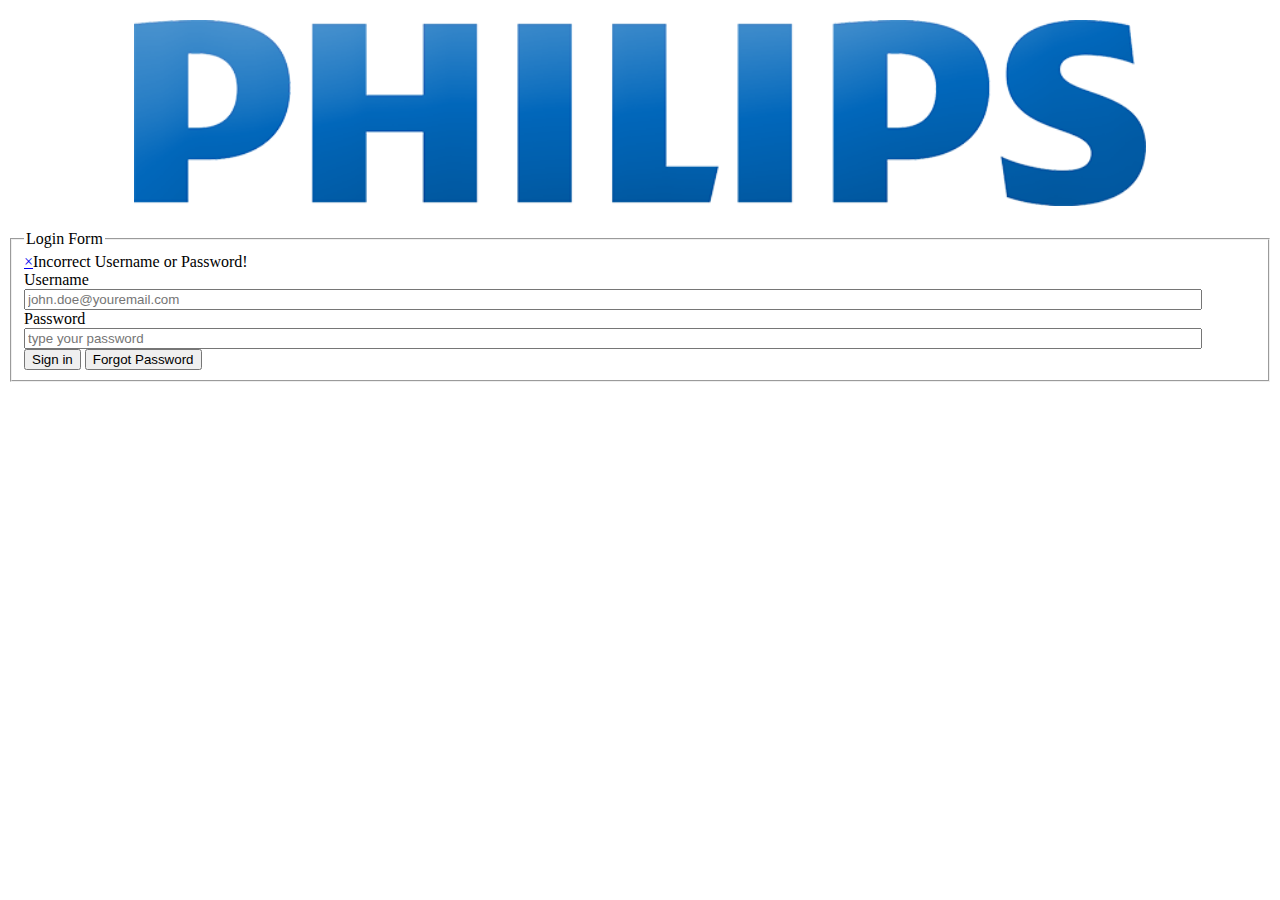
==== commit 59f05f29: "new login layout" ====
--- a/admin/index.html
+++ b/admin/index.html
@@ -1,1890 +1,114 @@
--<!DOCTYPE html>-<html lang="en">-	<head>-		<meta charset="utf-8" />-		<title># Hashtag - Admin</title>--		<meta name="description" content="overview &amp; stats" />-		<meta name="viewport" content="width=device-width, initial-scale=1.0" />--		<!--basic styles-->--		<link href="../css/bootstrap.min.css" rel="stylesheet" />-		<link href="../css/bootstrap-responsive.min.css" rel="stylesheet" />-		<link href="../css/font-awesome.min.css" rel="stylesheet" />--		<!--[if IE 7]>-		  <link rel="stylesheet" href="assets/css/font-awesome-ie7.min.css" />-		<![endif]-->--		<!--page specific plugin styles-->--		<!--fonts-->--		<link rel="stylesheet" href="http://fonts.googleapis.com/css?family=Open+Sans:400,300" />--		<!--ace styles-->--		<link rel="stylesheet" href="../css/ace.min.css" />-		<link rel="stylesheet" href="../css/ace-responsive.min.css" />-		<link rel="stylesheet" href="../css/ace-skins.min.css" />--		<!--[if lte IE 8]>-		  <link rel="stylesheet" href="assets/css/ace-ie.min.css" />-		<![endif]-->--		<!--inline styles if any-->-	</head>--	<body>-		<div class="navbar navbar-inverse">-			<div class="navbar-inner">-				<div class="container-fluid">-					<a href="#" class="brand">-						<small>-							<i class="icon-leaf"></i>-							Ace Admin-						</small>-					</a><!--/.brand-->--					<ul class="nav ace-nav pull-right">-						<li class="grey">-							<a data-toggle="dropdown" class="dropdown-toggle" href="#">-								<i class="icon-tasks"></i>-								<span class="badge badge-grey">4</span>-							</a>--							<ul class="pull-right dropdown-navbar dropdown-menu dropdown-caret dropdown-closer">-								<li class="nav-header">-									<i class="icon-ok"></i>-									4 Tasks to complete-								</li>--								<li>-									<a href="#">-										<div class="clearfix">-											<span class="pull-left">Software Update</span>-											<span class="pull-right">65%</span>-										</div>--										<div class="progress progress-mini ">-											<div style="width:65%" class="bar"></div>-										</div>-									</a>-								</li>--								<li>-									<a href="#">-										<div class="clearfix">-											<span class="pull-left">Hardware Upgrade</span>-											<span class="pull-right">35%</span>-										</div>--										<div class="progress progress-mini progress-danger">-											<div style="width:35%" class="bar"></div>-										</div>-									</a>-								</li>--								<li>-									<a href="#">-										<div class="clearfix">-											<span class="pull-left">Unit Testing</span>-											<span class="pull-right">15%</span>-										</div>--										<div class="progress progress-mini progress-warning">-											<div style="width:15%" class="bar"></div>-										</div>-									</a>-								</li>--								<li>-									<a href="#">-										<div class="clearfix">-											<span class="pull-left">Bug Fixes</span>-											<span class="pull-right">90%</span>-										</div>--										<div class="progress progress-mini progress-success progress-striped active">-											<div style="width:90%" class="bar"></div>-										</div>-									</a>-								</li>--								<li>-									<a href="#">-										See tasks with details-										<i class="icon-arrow-right"></i>-									</a>-								</li>-							</ul>-						</li>--						<li class="purple">-							<a data-toggle="dropdown" class="dropdown-toggle" href="#">-								<i class="icon-bell-alt icon-only icon-animated-bell"></i>-								<span class="badge badge-important">8</span>-							</a>--							<ul class="pull-right dropdown-navbar navbar-pink dropdown-menu dropdown-caret dropdown-closer">-								<li class="nav-header">-									<i class="icon-warning-sign"></i>-									8 Notifications-								</li>--								<li>-									<a href="#">-										<div class="clearfix">-											<span class="pull-left">-												<i class="btn btn-mini no-hover btn-pink icon-comment"></i>-												New Comments-											</span>-											<span class="pull-right badge badge-info">+12</span>-										</div>-									</a>-								</li>--								<li>-									<a href="#">-										<i class="btn btn-mini btn-primary icon-user"></i>-										Bob just signed up as an editor ...-									</a>-								</li>--								<li>-									<a href="#">-										<div class="clearfix">-											<span class="pull-left">-												<i class="btn btn-mini no-hover btn-success icon-shopping-cart"></i>-												New Orders-											</span>-											<span class="pull-right badge badge-success">+8</span>-										</div>-									</a>-								</li>--								<li>-									<a href="#">-										<div class="clearfix">-											<span class="pull-left">-												<i class="btn btn-mini no-hover btn-info icon-twitter"></i>-												Followers-											</span>-											<span class="pull-right badge badge-info">+11</span>-										</div>-									</a>-								</li>--								<li>-									<a href="#">-										See all notifications-										<i class="icon-arrow-right"></i>-									</a>-								</li>-							</ul>-						</li>--						<li class="green">-							<a data-toggle="dropdown" class="dropdown-toggle" href="#">-								<i class="icon-envelope-alt icon-only icon-animated-vertical"></i>-								<span class="badge badge-success">5</span>-							</a>--							<ul class="pull-right dropdown-navbar dropdown-menu dropdown-caret dropdown-closer">-								<li class="nav-header">-									<i class="icon-envelope"></i>-									5 Messages-								</li>--								<li>-									<a href="#">-										<img src="assets/avatars/avatar.png" class="msg-photo" alt="Alex's Avatar" />-										<span class="msg-body">-											<span class="msg-title">-												<span class="blue">Alex:</span>-												Ciao sociis natoque penatibus et auctor ...-											</span>--											<span class="msg-time">-												<i class="icon-time"></i>-												<span>a moment ago</span>-											</span>-										</span>-									</a>-								</li>--								<li>-									<a href="#">-										<img src="assets/avatars/avatar3.png" class="msg-photo" alt="Susan's Avatar" />-										<span class="msg-body">-											<span class="msg-title">-												<span class="blue">Susan:</span>-												Vestibulum id ligula porta felis euismod ...-											</span>--											<span class="msg-time">-												<i class="icon-time"></i>-												<span>20 minutes ago</span>-											</span>-										</span>-									</a>-								</li>--								<li>-									<a href="#">-										<img src="assets/avatars/avatar4.png" class="msg-photo" alt="Bob's Avatar" />-										<span class="msg-body">-											<span class="msg-title">-												<span class="blue">Bob:</span>-												Nullam quis risus eget urna mollis ornare ...-											</span>--											<span class="msg-time">-												<i class="icon-time"></i>-												<span>3:15 pm</span>-											</span>-										</span>-									</a>-								</li>--								<li>-									<a href="#">-										See all messages-										<i class="icon-arrow-right"></i>-									</a>-								</li>-							</ul>-						</li>--						<li class="light-blue user-profile">-							<a data-toggle="dropdown" href="#" class="user-menu dropdown-toggle">-								<img class="nav-user-photo" src="assets/avatars/user.jpg" alt="Jason's Photo" />-								<span id="user_info">-									<small>Welcome,</small>-									Jason-								</span>--								<i class="icon-caret-down"></i>-							</a>--							<ul class="pull-right dropdown-menu dropdown-yellow dropdown-caret dropdown-closer" id="user_menu">-								<li>-									<a href="#">-										<i class="icon-cog"></i>-										Settings-									</a>-								</li>--								<li>-									<a href="#">-										<i class="icon-user"></i>-										Profile-									</a>-								</li>--								<li class="divider"></li>--								<li>-									<a href="#">-										<i class="icon-off"></i>-										Logout-									</a>-								</li>-							</ul>-						</li>-					</ul><!--/.ace-nav-->-				</div><!--/.container-fluid-->-			</div><!--/.navbar-inner-->-		</div>--		<div class="container-fluid" id="main-container">-			<a id="menu-toggler" href="#">-				<span></span>-			</a>--			<div id="sidebar">-				<div id="sidebar-shortcuts">-					<div id="sidebar-shortcuts-large">-						<button class="btn btn-small btn-success">-							<i class="icon-signal"></i>-						</button>--						<button class="btn btn-small btn-info">-							<i class="icon-pencil"></i>-						</button>--						<button class="btn btn-small btn-warning">-							<i class="icon-group"></i>-						</button>--						<button class="btn btn-small btn-danger">-							<i class="icon-cogs"></i>-						</button>-					</div>--					<div id="sidebar-shortcuts-mini">-						<span class="btn btn-success"></span>--						<span class="btn btn-info"></span>--						<span class="btn btn-warning"></span>--						<span class="btn btn-danger"></span>-					</div>-				</div><!--#sidebar-shortcuts-->--				<ul class="nav nav-list">-					<li class="active">-						<a href="index.html">-							<i class="icon-dashboard"></i>-							<span>Dashboard</span>-						</a>-					</li>--					<li>-						<a href="typography.html">-							<i class="icon-text-width"></i>-							<span>Typography</span>-						</a>-					</li>--					<li>-						<a href="#" class="dropdown-toggle">-							<i class="icon-desktop"></i>-							<span>UI Elements</span>--							<b class="arrow icon-angle-down"></b>-						</a>--						<ul class="submenu">-							<li>-								<a href="elements.html">-									<i class="icon-double-angle-right"></i>-									Elements-								</a>-							</li>--							<li>-								<a href="buttons.html">-									<i class="icon-double-angle-right"></i>-									Buttons &amp; Icons-								</a>-							</li>--							<li>-								<a href="treeview.html">-									<i class="icon-double-angle-right"></i>-									Treeview-								</a>-							</li>-						</ul>-					</li>--					<li>-						<a href="tables.html">-							<i class="icon-list"></i>-							<span>Tables</span>-						</a>-					</li>--					<li>-						<a href="#" class="dropdown-toggle">-							<i class="icon-edit"></i>-							<span>Forms</span>--							<b class="arrow icon-angle-down"></b>-						</a>--						<ul class="submenu">-							<li>-								<a href="form-elements.html">-									<i class="icon-double-angle-right"></i>-									Form Elements-								</a>-							</li>--							<li>-								<a href="form-wizard.html">-									<i class="icon-double-angle-right"></i>-									Wizard &amp; Validation-								</a>-							</li>--							<li>-								<a href="wysiwyg.html">-									<i class="icon-double-angle-right"></i>-									Wysiwyg &amp; Markdown-								</a>-							</li>-						</ul>-					</li>--					<li>-						<a href="widgets.html">-							<i class="icon-list-alt"></i>-							<span>Widgets</span>-						</a>-					</li>--					<li>-						<a href="calendar.html">-							<i class="icon-calendar"></i>-							<span>Calendar</span>-						</a>-					</li>--					<li>-						<a href="gallery.html">-							<i class="icon-picture"></i>-							<span>Gallery</span>-						</a>-					</li>--					<li>-						<a href="grid.html">-							<i class="icon-th"></i>-							<span>Grid</span>-						</a>-					</li>--					<li>-						<a href="#" class="dropdown-toggle">-							<i class="icon-file"></i>-							<span>Other Pages</span>--							<b class="arrow icon-angle-down"></b>-						</a>--						<ul class="submenu">-							<li>-								<a href="pricing.html">-									<i class="icon-double-angle-right"></i>-									Pricing Tables-								</a>-							</li>--							<li>-								<a href="invoice.html">-									<i class="icon-double-angle-right"></i>-									Invoice-								</a>-							</li>--							<li>-								<a href="login.html">-									<i class="icon-double-angle-right"></i>-									Login &amp; Register-								</a>-							</li>--							<li>-								<a href="error-404.html">-									<i class="icon-double-angle-right"></i>-									Error 404-								</a>-							</li>--							<li>-								<a href="error-500.html">-									<i class="icon-double-angle-right"></i>-									Error 500-								</a>-							</li>--							<li>-								<a href="blank.html">-									<i class="icon-double-angle-right"></i>-									Blank Page-								</a>-							</li>-						</ul>-					</li>-				</ul><!--/.nav-list-->--				<div id="sidebar-collapse">-					<i class="icon-double-angle-left"></i>-				</div>-			</div>--			<div id="main-content" class="clearfix">-				<div id="breadcrumbs">-					<ul class="breadcrumb">-						<li>-							<i class="icon-home"></i>-							<a href="#">Home</a>--							<span class="divider">-								<i class="icon-angle-right"></i>-							</span>-						</li>-						<li class="active">Dashboard</li>-					</ul><!--.breadcrumb-->--					<div id="nav-search">-						<form class="form-search">-							<span class="input-icon">-								<input type="text" placeholder="Search ..." class="input-small search-query" id="nav-search-input" autocomplete="off" />-								<i class="icon-search" id="nav-search-icon"></i>-							</span>-						</form>-					</div><!--#nav-search-->-				</div>--				<div id="page-content" class="clearfix">-					<div class="page-header position-relative">-						<h1>-							Dashboard-							<small>-								<i class="icon-double-angle-right"></i>-								overview &amp; stats-							</small>-						</h1>-					</div><!--/.page-header-->--					<div class="row-fluid">-						<!--PAGE CONTENT BEGINS HERE-->--						<div class="alert alert-block alert-success">-							<button type="button" class="close" data-dismiss="alert">-								<i class="icon-remove"></i>-							</button>--							<i class="icon-ok green"></i>--							Welcome to-							<strong class="green">-								Ace-								<small>(v1.1)</small></strong>, the lightweight, feature-rich, easy to use and well-documented admin template.-						</div>--						<div class="space-6"></div>--						<div class="row-fluid">-							<div class="span7 infobox-container">-								<div class="infobox infobox-green  ">-									<div class="infobox-icon">-										<i class="icon-comments"></i>-									</div>--									<div class="infobox-data">-										<span class="infobox-data-number">32</span>-										<div class="infobox-content">comments + 2 reviews</div>-									</div>-									<div class="stat stat-success">8%</div>-								</div>--								<div class="infobox infobox-blue  ">-									<div class="infobox-icon">-										<i class="icon-twitter"></i>-									</div>--									<div class="infobox-data">-										<span class="infobox-data-number">11</span>-										<div class="infobox-content">new followers</div>-									</div>--									<div class="badge badge-success">-										+32%-										<i class="icon-arrow-up"></i>-									</div>-								</div>--								<div class="infobox infobox-pink  ">-									<div class="infobox-icon">-										<i class="icon-shopping-cart"></i>-									</div>--									<div class="infobox-data">-										<span class="infobox-data-number">8</span>-										<div class="infobox-content">new orders</div>-									</div>-									<div class="stat stat-important">+4%</div>-								</div>--								<div class="infobox infobox-red  ">-									<div class="infobox-icon">-										<i class="icon-beaker"></i>-									</div>--									<div class="infobox-data">-										<span class="infobox-data-number">7</span>-										<div class="infobox-content">experiments</div>-									</div>-								</div>--								<div class="infobox infobox-orange2  ">-									<div class="infobox-chart">-										<span class="sparkline" data-values="196,128,202,177,154,94,100,170,224"></span>-									</div>--									<div class="infobox-data">-										<span class="infobox-data-number">6,251</span>-										<div class="infobox-content">pageviews</div>-									</div>--									<div class="badge badge-success">-										7.2%-										<i class="icon-arrow-up"></i>-									</div>-								</div>--								<div class="infobox infobox-blue2  ">-									<div class="infobox-progress">-										<div class="easy-pie-chart percentage" data-percent="42" data-size="46">-											<span class="percent">42</span>%-										</div>-									</div>--									<div class="infobox-data">-										<span class="infobox-text">traffic used</span>--										<div class="infobox-content">-											<span class="bigger-110">~</span>-											58GB remaining-										</div>-									</div>-								</div>--								<div class="space-6"></div>--								<div class="infobox infobox-green infobox-small infobox-dark">-									<div class="infobox-progress">-										<div class="easy-pie-chart percentage" data-percent="61" data-size="39">-											<span class="percent">61</span>%-										</div>-									</div>--									<div class="infobox-data">-										<div class="infobox-content">Task</div>-										<div class="infobox-content">Completion</div>-									</div>-								</div>--								<div class="infobox infobox-blue infobox-small infobox-dark">-									<div class="infobox-chart">-										<span class="sparkline" data-values="3,4,2,3,4,4,2,2"></span>-									</div>--									<div class="infobox-data">-										<div class="infobox-content">Earnings</div>-										<div class="infobox-content">$32,000</div>-									</div>-								</div>--								<div class="infobox infobox-grey infobox-small infobox-dark">-									<div class="infobox-icon">-										<i class="icon-download-alt"></i>-									</div>--									<div class="infobox-data">-										<div class="infobox-content">Downloads</div>-										<div class="infobox-content">1,205</div>-									</div>-								</div>-							</div>--							<div class="vspace"></div>--							<div class="span5">-								<div class="widget-box">-									<div class="widget-header widget-header-flat widget-header-small">-										<h5>-											<i class="icon-signal"></i>-											Traffic Sources-										</h5>--										<div class="widget-toolbar no-border">-											<button class="btn btn-minier btn-primary dropdown-toggle" data-toggle="dropdown">-												This Week-												<i class="icon-angle-down icon-on-right"></i>-											</button>--											<ul class="dropdown-menu dropdown-info pull-right dropdown-caret">-												<li class="active">-													<a href="#">This Week</a>-												</li>--												<li>-													<a href="#">Last Week</a>-												</li>--												<li>-													<a href="#">This Month</a>-												</li>--												<li>-													<a href="#">Last Month</a>-												</li>-											</ul>-										</div>-									</div>--									<div class="widget-body">-										<div class="widget-main">-											<div id="piechart-placeholder"></div>--											<div class="hr hr8 hr-double"></div>--											<div class="clearfix">-												<div class="grid3">-													<span class="grey">-														<i class="icon-facebook-sign icon-2x blue"></i>-														&nbsp; likes-													</span>-													<h4 class="bigger pull-right">1,255</h4>-												</div>--												<div class="grid3">-													<span class="grey">-														<i class="icon-twitter-sign icon-2x purple"></i>-														&nbsp; tweets-													</span>-													<h4 class="bigger pull-right">941</h4>-												</div>--												<div class="grid3">-													<span class="grey">-														<i class="icon-pinterest-sign icon-2x red"></i>-														&nbsp; pins-													</span>-													<h4 class="bigger pull-right">1,050</h4>-												</div>-											</div>-										</div><!--/widget-main-->-									</div><!--/widget-body-->-								</div><!--/widget-box-->-							</div><!--/span-->-						</div><!--/row-->--						<div class="hr hr32 hr-dotted"></div>--						<div class="row-fluid">-							<div class="span5">-								<div class="widget-box transparent">-									<div class="widget-header widget-header-flat">-										<h4 class="lighter">-											<i class="icon-star orange"></i>-											Popular Domains-										</h4>--										<div class="widget-toolbar">-											<a href="#" data-action="collapse">-												<i class="icon-chevron-up"></i>-											</a>-										</div>-									</div>--									<div class="widget-body">-										<div class="widget-main no-padding">-											<table class="table table-bordered table-striped">-												<thead>-													<tr>-														<th>-															<i class="icon-caret-right blue"></i>-															name-														</th>--														<th>-															<i class="icon-caret-right blue"></i>-															price-														</th>--														<th class="hidden-phone">-															<i class="icon-caret-right blue"></i>-															status-														</th>-													</tr>-												</thead>--												<tbody>-													<tr>-														<td>internet.com</td>--														<td>-															<small>-																<s class="red">$29.99</s>-															</small>-															<b class="green">$19.99</b>-														</td>--														<td class="hidden-phone">-															<span class="label label-info arrowed-right arrowed-in">on sale</span>-														</td>-													</tr>--													<tr>-														<td>online.com</td>--														<td>-															<small>-																<s class="red"></s>-															</small>-															<b class="green">$16.45</b>-														</td>--														<td class="hidden-phone">-															<span class="label label-success arrowed-in arrowed-in-right">approved</span>-														</td>-													</tr>--													<tr>-														<td>newnet.com</td>--														<td>-															<small>-																<s class="red"></s>-															</small>-															<b class="green">$15.00</b>-														</td>--														<td class="hidden-phone">-															<span class="label label-important arrowed">pending</span>-														</td>-													</tr>--													<tr>-														<td>web.com</td>--														<td>-															<small>-																<s class="red">$24.99</s>-															</small>-															<b class="green">$19.95</b>-														</td>--														<td class="hidden-phone">-															<span class="label arrowed">-																<s>out of stock</s>-															</span>-														</td>-													</tr>--													<tr>-														<td>domain.com</td>--														<td>-															<small>-																<s class="red"></s>-															</small>-															<b class="green">$12.00</b>-														</td>--														<td class="hidden-phone">-															<span class="label label-warning arrowed arrowed-right">SOLD</span>-														</td>-													</tr>-												</tbody>-											</table>-										</div><!--/widget-main-->-									</div><!--/widget-body-->-								</div><!--/widget-box-->-							</div>--							<div class="span7">-								<div class="widget-box transparent">-									<div class="widget-header widget-header-flat">-										<h4 class="lighter">-											<i class="icon-signal"></i>-											Sale Stats-										</h4>--										<div class="widget-toolbar">-											<a href="#" data-action="collapse">-												<i class="icon-chevron-up"></i>-											</a>-										</div>-									</div>--									<div class="widget-body">-										<div class="widget-main padding-4">-											<div id="sales-charts"></div>-										</div><!--/widget-main-->-									</div><!--/widget-body-->-								</div><!--/widget-box-->-							</div>-						</div>--						<div class="hr hr32 hr-dotted"></div>--						<div class="row-fluid">-							<div class="span6">-								<div class="widget-box transparent" id="recent-box">-									<div class="widget-header">-										<h4 class="lighter smaller">-											<i class="icon-rss orange"></i>-											RECENT-										</h4>--										<div class="widget-toolbar no-border">-											<ul class="nav nav-tabs" id="recent-tab">-												<li class="active">-													<a data-toggle="tab" href="#task-tab">Tasks</a>-												</li>--												<li>-													<a data-toggle="tab" href="#member-tab">Members</a>-												</li>--												<li>-													<a data-toggle="tab" href="#comment-tab">Comments</a>-												</li>-											</ul>-										</div>-									</div>--									<div class="widget-body">-										<div class="widget-main padding-4">-											<div class="tab-content padding-8">-												<div id="task-tab" class="tab-pane active">-													<h4 class="smaller lighter green">-														<i class="icon-list"></i>-														Sortable Lists-													</h4>--													<ul id="tasks" class="item-list">-														<li class="item-orange">-															<label class="inline">-																<input type="checkbox" />-																<span class="lbl"> Answering customer questions</span>-															</label>--															<div class="pull-right easy-pie-chart percentage" data-size="30" data-color="#ECCB71" data-percent="42">-																<span class="percent">42</span>%-															</div>-														</li>--														<li class="item-red">-															<label class="inline">-																<input type="checkbox" />-																<span class="lbl"> Fixing bugs</span>-															</label>--															<div class="pull-right">-																<div class="btn-group">-																	<button class="btn btn-mini btn-info">-																		<i class="icon-edit bigger-125"></i>-																	</button>--																	<button class="btn btn-mini btn-danger ">-																		<i class="icon-trash bigger-125"></i>-																	</button>--																	<button class="btn btn-mini btn-yellow">-																		<i class="icon-flag bigger-125"></i>-																	</button>-																</div>-															</div>-														</li>--														<li class="item-default">-															<label class="inline">-																<input type="checkbox" />-																<span class="lbl"> Adding new features</span>-															</label>--															<div class="inline pull-right position-relative">-																<button class="btn btn-minier bigger btn-yellow dropdown-toggle" data-toggle="dropdown">-																	<i class="icon-angle-down icon-only bigger-120"></i>-																</button>--																<ul class="dropdown-menu dropdown-icon-only dropdown-yellow pull-right dropdown-caret dropdown-closer">-																	<li>-																		<a href="#" class="tooltip-success" data-rel="tooltip" title="Mark&nbsp;as&nbsp;done" data-placement="left">-																			<span class="green">-																				<i class="icon-ok"></i>-																			</span>-																		</a>-																	</li>--																	<li>-																		<a href="#" class="tooltip-error" data-rel="tooltip" title="Delete" data-placement="left">-																			<span class="red">-																				<i class="icon-trash"></i>-																			</span>-																		</a>-																	</li>-																</ul>-															</div>-														</li>--														<li class="item-blue">-															<label class="inline">-																<input type="checkbox" />-																<span class="lbl"> Upgrading scripts used in template</span>-															</label>-														</li>--														<li class="item-grey">-															<label class="inline">-																<input type="checkbox" />-																<span class="lbl"> Adding new skins</span>-															</label>-														</li>--														<li class="item-green">-															<label class="inline">-																<input type="checkbox" />-																<span class="lbl"> Updating server software up</span>-															</label>-														</li>--														<li class="item-pink">-															<label class="inline">-																<input type="checkbox" />-																<span class="lbl"> Cleaning up</span>-															</label>-														</li>-													</ul>-												</div>--												<div id="member-tab" class="tab-pane">-													<div class="clearfix">-														<div class="itemdiv memberdiv">-															<div class="user">-																<img alt="Bob Doe's avatar" src="assets/avatars/user.jpg" />-															</div>--															<div class="body">-																<div class="name">-																	<a href="#">Bob Doe</a>-																</div>--																<div class="time">-																	<i class="icon-time"></i>-																	<span class="green">20 min</span>-																</div>--																<div>-																	<span class="label label-warning">pending</span>--																	<div class="inline position-relative">-																		<button class="btn btn-minier bigger btn-yellow dropdown-toggle" data-toggle="dropdown">-																			<i class="icon-angle-down icon-only bigger-120"></i>-																		</button>--																		<ul class="dropdown-menu dropdown-icon-only dropdown-yellow pull-right dropdown-caret dropdown-close">-																			<li>-																				<a href="#" class="tooltip-success" data-rel="tooltip" title="Approve" data-placement="right">-																					<span class="green">-																						<i class="icon-ok"></i>-																					</span>-																				</a>-																			</li>--																			<li>-																				<a href="#" class="tooltip-warning" data-rel="tooltip" title="Reject" data-placement="right">-																					<span class="orange">-																						<i class="icon-remove"></i>-																					</span>-																				</a>-																			</li>--																			<li>-																				<a href="#" class="tooltip-error" data-rel="tooltip" title="Delete" data-placement="right">-																					<span class="red">-																						<i class="icon-trash"></i>-																					</span>-																				</a>-																			</li>-																		</ul>-																	</div>-																</div>-															</div>-														</div>--														<div class="itemdiv memberdiv">-															<div class="user">-																<img alt="Joe Doe's avatar" src="assets/avatars/avatar2.png" />-															</div>--															<div class="body">-																<div class="name">-																	<a href="#">Joe Doe</a>-																</div>--																<div class="time">-																	<i class="icon-time"></i>-																	<span class="green">1 hour</span>-																</div>--																<div>-																	<span class="label label-warning">pending</span>--																	<div class="inline position-relative">-																		<button class="btn btn-minier bigger btn-yellow dropdown-toggle" data-toggle="dropdown">-																			<i class="icon-angle-down icon-only bigger-120"></i>-																		</button>--																		<ul class="dropdown-menu dropdown-icon-only dropdown-yellow pull-right dropdown-caret dropdown-close">-																			<li>-																				<a href="#" class="tooltip-success" data-rel="tooltip" title="Approve" data-placement="right">-																					<span class="green">-																						<i class="icon-ok"></i>-																					</span>-																				</a>-																			</li>--																			<li>-																				<a href="#" class="tooltip-warning" data-rel="tooltip" title="Reject" data-placement="right">-																					<span class="orange">-																						<i class="icon-remove"></i>-																					</span>-																				</a>-																			</li>--																			<li>-																				<a href="#" class="tooltip-error" data-rel="tooltip" title="Delete" data-placement="right">-																					<span class="red">-																						<i class="icon-trash"></i>-																					</span>-																				</a>-																			</li>-																		</ul>-																	</div>-																</div>-															</div>-														</div>--														<div class="itemdiv memberdiv">-															<div class="user">-																<img alt="Jim Doe's avatar" src="assets/avatars/avatar.png" />-															</div>--															<div class="body">-																<div class="name">-																	<a href="#">Jim Doe</a>-																</div>--																<div class="time">-																	<i class="icon-time"></i>-																	<span class="green">2 hour</span>-																</div>--																<div>-																	<span class="label label-warning">pending</span>--																	<div class="inline position-relative">-																		<button class="btn btn-minier bigger btn-yellow dropdown-toggle" data-toggle="dropdown">-																			<i class="icon-angle-down icon-only bigger-120"></i>-																		</button>--																		<ul class="dropdown-menu dropdown-icon-only dropdown-yellow pull-right dropdown-caret dropdown-close">-																			<li>-																				<a href="#" class="tooltip-success" data-rel="tooltip" title="Approve" data-placement="right">-																					<span class="green">-																						<i class="icon-ok"></i>-																					</span>-																				</a>-																			</li>--																			<li>-																				<a href="#" class="tooltip-warning" data-rel="tooltip" title="Reject" data-placement="right">-																					<span class="orange">-																						<i class="icon-remove"></i>-																					</span>-																				</a>-																			</li>--																			<li>-																				<a href="#" class="tooltip-error" data-rel="tooltip" title="Delete" data-placement="right">-																					<span class="red">-																						<i class="icon-trash"></i>-																					</span>-																				</a>-																			</li>-																		</ul>-																	</div>-																</div>-															</div>-														</div>--														<div class="itemdiv memberdiv">-															<div class="user">-																<img alt="Alex Doe's avatar" src="assets/avatars/avatar2.png" />-															</div>--															<div class="body">-																<div class="name">-																	<a href="#">Alex Doe</a>-																</div>--																<div class="time">-																	<i class="icon-time"></i>-																	<span class="green">3 hour</span>-																</div>--																<div>-																	<span class="label label-important">blocked</span>-																</div>-															</div>-														</div>--														<div class="itemdiv memberdiv">-															<div class="user">-																<img alt="Bob Doe's avatar" src="assets/avatars/avatar2.png" />-															</div>--															<div class="body">-																<div class="name">-																	<a href="#">Bob Doe</a>-																</div>--																<div class="time">-																	<i class="icon-time"></i>-																	<span class="green">6 hour</span>-																</div>--																<div>-																	<span class="label label-success arrowed-in">approved</span>-																</div>-															</div>-														</div>--														<div class="itemdiv memberdiv">-															<div class="user">-																<img alt="Susan's avatar" src="assets/avatars/avatar3.png" />-															</div>--															<div class="body">-																<div class="name">-																	<a href="#">Susan</a>-																</div>--																<div class="time">-																	<i class="icon-time"></i>-																	<span class="green">yesterday</span>-																</div>--																<div>-																	<span class="label label-success arrowed-in">approved</span>-																</div>-															</div>-														</div>--														<div class="itemdiv memberdiv">-															<div class="user">-																<img alt="Phil Doe's avatar" src="assets/avatars/avatar4.png" />-															</div>--															<div class="body">-																<div class="name">-																	<a href="#">Phil Doe</a>-																</div>--																<div class="time">-																	<i class="icon-time"></i>-																	<span class="green">2 days ago</span>-																</div>--																<div>-																	<span class="label label-info arrowed-in  arrowed-in-right">online</span>-																</div>-															</div>-														</div>--														<div class="itemdiv memberdiv">-															<div class="user">-																<img alt="Alexa Doe's avatar" src="assets/avatars/avatar1.png" />-															</div>--															<div class="body">-																<div class="name">-																	<a href="#">Alexa Doe</a>-																</div>--																<div class="time">-																	<i class="icon-time"></i>-																	<span class="green">3 days ago</span>-																</div>--																<div>-																	<span class="label label-success arrowed-in">approved</span>-																</div>-															</div>-														</div>-													</div>--													<div class="center">-														<i class="icon-group icon-2x green"></i>--														&nbsp;-														<a href="#">-															See all members &nbsp;-															<i class="icon-arrow-right"></i>-														</a>-													</div>--													<div class="hr hr-double hr8"></div>-												</div><!--member-tab-->--												<div id="comment-tab" class="tab-pane">-													<div class="comments">-														<div class="itemdiv commentdiv">-															<div class="user">-																<img alt="Bob Doe's Avatar" src="assets/avatars/avatar.png" />-															</div>--															<div class="body">-																<div class="name">-																	<a href="#">Bob Doe</a>-																</div>--																<div class="time">-																	<i class="icon-time"></i>-																	<span class="green">6 min</span>-																</div>--																<div class="text">-																	<i class="icon-quote-left"></i>-																	Lorem ipsum dolor sit amet, consectetur adipiscing elit. Quisque commodo massa sed ipsum porttitor facilisis &hellip;-																</div>-															</div>--															<div class="tools">-																<div class="inline position-relative">-																	<button class="btn btn-minier bigger btn-yellow dropdown-toggle" data-toggle="dropdown">-																		<i class="icon-angle-down icon-only bigger-120"></i>-																	</button>--																	<ul class="dropdown-menu dropdown-icon-only dropdown-yellow pull-right dropdown-caret dropdown-close">-																		<li>-																			<a href="#" class="tooltip-success" data-rel="tooltip" title="Approve" data-placement="left">-																				<span class="green">-																					<i class="icon-ok"></i>-																				</span>-																			</a>-																		</li>--																		<li>-																			<a href="#" class="tooltip-warning" data-rel="tooltip" title="Reject" data-placement="left">-																				<span class="orange">-																					<i class="icon-remove"></i>-																				</span>-																			</a>-																		</li>--																		<li>-																			<a href="#" class="tooltip-error" data-rel="tooltip" title="Delete" data-placement="left">-																				<span class="red">-																					<i class="icon-trash"></i>-																				</span>-																			</a>-																		</li>-																	</ul>-																</div>-															</div>-														</div>--														<div class="itemdiv commentdiv">-															<div class="user">-																<img alt="Jennifer's Avatar" src="assets/avatars/avatar1.png" />-															</div>--															<div class="body">-																<div class="name">-																	<a href="#">Jennifer</a>-																</div>--																<div class="time">-																	<i class="icon-time"></i>-																	<span class="blue">15 min</span>-																</div>--																<div class="text">-																	<i class="icon-quote-left"></i>-																	Lorem ipsum dolor sit amet, consectetur adipiscing elit. Quisque commodo massa sed ipsum porttitor facilisis &hellip;-																</div>-															</div>--															<div class="tools">-																<a href="#" class="btn btn-minier btn-info">-																	<i class="icon-only icon-pencil"></i>-																</a>--																<a href="#" class="btn btn-minier btn-danger">-																	<i class="icon-only icon-trash"></i>-																</a>-															</div>-														</div>--														<div class="itemdiv commentdiv">-															<div class="user">-																<img alt="Joe's Avatar" src="assets/avatars/avatar2.png" />-															</div>--															<div class="body">-																<div class="name">-																	<a href="#">Joe</a>-																</div>--																<div class="time">-																	<i class="icon-time"></i>-																	<span class="orange">22 min</span>-																</div>--																<div class="text">-																	<i class="icon-quote-left"></i>-																	Lorem ipsum dolor sit amet, consectetur adipiscing elit. Quisque commodo massa sed ipsum porttitor facilisis &hellip;-																</div>-															</div>--															<div class="tools">-																<a href="#" class="btn btn-minier btn-info">-																	<i class="icon-only icon-pencil"></i>-																</a>--																<a href="#" class="btn btn-minier btn-danger">-																	<i class="icon-only icon-trash"></i>-																</a>-															</div>-														</div>--														<div class="itemdiv commentdiv">-															<div class="user">-																<img alt="Rita's Avatar" src="assets/avatars/avatar3.png" />-															</div>--															<div class="body">-																<div class="name">-																	<a href="#">Rita</a>-																</div>--																<div class="time">-																	<i class="icon-time"></i>-																	<span class="red">50 min</span>-																</div>--																<div class="text">-																	<i class="icon-quote-left"></i>-																	Lorem ipsum dolor sit amet, consectetur adipiscing elit. Quisque commodo massa sed ipsum porttitor facilisis &hellip;-																</div>-															</div>--															<div class="tools">-																<a href="#" class="btn btn-minier btn-info">-																	<i class="icon-only icon-pencil"></i>-																</a>--																<a href="#" class="btn btn-minier btn-danger">-																	<i class="icon-only icon-trash"></i>-																</a>-															</div>-														</div>-													</div>--													<div class="hr hr8"></div>--													<div class="center">-														<i class="icon-comments-alt icon-2x green"></i>--														&nbsp;-														<a href="#">-															See all comments &nbsp;-															<i class="icon-arrow-right"></i>-														</a>-													</div>--													<div class="hr hr-double hr8"></div>-												</div>-											</div>-										</div><!--/widget-main-->-									</div><!--/widget-body-->-								</div><!--/widget-box-->-							</div><!--/span-->--							<div class="span6">-								<div class="widget-box ">-									<div class="widget-header">-										<h4 class="lighter smaller">-											<i class="icon-comment blue"></i>-											Conversation-										</h4>-									</div>--									<div class="widget-body">-										<div class="widget-main no-padding">-											<div class="dialogs">-												<div class="itemdiv dialogdiv">-													<div class="user">-														<img alt="Alexa's Avatar" src="assets/avatars/avatar1.png" />-													</div>--													<div class="body">-														<div class="time">-															<i class="icon-time"></i>-															<span class="green">4 sec</span>-														</div>--														<div class="name">-															<a href="#">Alexa</a>-														</div>-														<div class="text">Lorem ipsum dolor sit amet, consectetur adipiscing elit. Quisque commodo massa sed ipsum porttitor facilisis.</div>--														<div class="tools">-															<a href="#" class="btn btn-minier btn-info">-																<i class="icon-only icon-share-alt"></i>-															</a>-														</div>-													</div>-												</div>--												<div class="itemdiv dialogdiv">-													<div class="user">-														<img alt="John's Avatar" src="assets/avatars/avatar.png" />-													</div>--													<div class="body">-														<div class="time">-															<i class="icon-time"></i>-															<span class="blue">38 sec</span>-														</div>--														<div class="name">-															<a href="#">John</a>-														</div>-														<div class="text">Raw denim you probably haven&#39;t heard of them jean shorts Austin.</div>--														<div class="tools">-															<a href="#" class="btn btn-minier btn-info">-																<i class="icon-only icon-share-alt"></i>-															</a>-														</div>-													</div>-												</div>--												<div class="itemdiv dialogdiv">-													<div class="user">-														<img alt="Bob's Avatar" src="assets/avatars/user.jpg" />-													</div>--													<div class="body">-														<div class="time">-															<i class="icon-time"></i>-															<span class="orange">2 min</span>-														</div>--														<div class="name">-															<a href="#">Bob</a>-															<span class="label label-info arrowed arrowed-in-right">admin</span>-														</div>-														<div class="text">Lorem ipsum dolor sit amet, consectetur adipiscing elit. Quisque commodo massa sed ipsum porttitor facilisis.</div>--														<div class="tools">-															<a href="#" class="btn btn-minier btn-info">-																<i class="icon-only icon-share-alt"></i>-															</a>-														</div>-													</div>-												</div>--												<div class="itemdiv dialogdiv">-													<div class="user">-														<img alt="Jim's Avatar" src="assets/avatars/avatar4.png" />-													</div>--													<div class="body">-														<div class="time">-															<i class="icon-time"></i>-															<span class="grey">3 min</span>-														</div>--														<div class="name">-															<a href="#">Jim</a>-														</div>-														<div class="text">Raw denim you probably haven&#39;t heard of them jean shorts Austin.</div>--														<div class="tools">-															<a href="#" class="btn btn-minier btn-info">-																<i class="icon-only icon-share-alt"></i>-															</a>-														</div>-													</div>-												</div>--												<div class="itemdiv dialogdiv">-													<div class="user">-														<img alt="Alexa's Avatar" src="assets/avatars/avatar1.png" />-													</div>--													<div class="body">-														<div class="time">-															<i class="icon-time"></i>-															<span class="green">4 min</span>-														</div>--														<div class="name">-															<a href="#">Alexa</a>-														</div>-														<div class="text">Lorem ipsum dolor sit amet, consectetur adipiscing elit.</div>--														<div class="tools">-															<a href="#" class="btn btn-minier btn-info">-																<i class="icon-only icon-share-alt"></i>-															</a>-														</div>-													</div>-												</div>-											</div>--											<form>-												<div class="form-actions input-append">-													<input placeholder="Type your message here ..." type="text" class="width-75" name="message" />-													<button class="btn btn-small btn-info no-radius" onclick="return false;">-														<i class="icon-share-alt"></i>-														<span class="hidden-phone">Send</span>-													</button>-												</div>-											</form>-										</div><!--/widget-main-->-									</div><!--/widget-body-->-								</div><!--/widget-box-->-							</div><!--/span-->-						</div><!--/row-->--						<!--PAGE CONTENT ENDS HERE-->-					</div><!--/row-->-				</div><!--/#page-content-->--				<div id="ace-settings-container">-					<div class="btn btn-app btn-mini btn-warning" id="ace-settings-btn">-						<i class="icon-cog"></i>-					</div>--					<div id="ace-settings-box">-						<div>-							<div class="pull-left">-								<select id="skin-colorpicker" class="hidden">-									<option data-class="default" value="#438EB9">#438EB9</option>-									<option data-class="skin-1" value="#222A2D">#222A2D</option>-									<option data-class="skin-2" value="#C6487E">#C6487E</option>-									<option data-class="skin-3" value="#D0D0D0">#D0D0D0</option>-								</select>-							</div>-							<span>&nbsp; Choose Skin</span>-						</div>--						<div>-							<input type="checkbox" class="ace-checkbox-2" id="ace-settings-header" />-							<label class="lbl" for="ace-settings-header"> Fixed Header</label>-						</div>--						<div>-							<input type="checkbox" class="ace-checkbox-2" id="ace-settings-sidebar" />-							<label class="lbl" for="ace-settings-sidebar"> Fixed Sidebar</label>-						</div>-					</div>-				</div><!--/#ace-settings-container-->-			</div><!--/#main-content-->-		</div><!--/.fluid-container#main-container-->--		<a href="#" id="btn-scroll-up" class="btn btn-small btn-inverse">-			<i class="icon-double-angle-up icon-only bigger-110"></i>-		</a>--		<!--basic scripts-->--		<script src="http://ajax.googleapis.com/ajax/libs/jquery/1.9.1/jquery.min.js"></script>-		<script type="text/javascript">-			window.jQuery || document.write("<script src='../js/libs/jquery-1.9.1.min.js'>"+"<"+"/script>");-		</script>-		<script src="../js/libs/bootstrap.min.js"></script>--		<!--page specific plugin scripts-->--		<!--[if lte IE 8]>-		  <script src="/js/"></script>-		<![endif]-->--		<script src="../js/libs/jquery-ui-1.10.3.custom.min.js"></script>-		<script src="../js/libs/jquery.ui.touch-punch.min.js"></script>-		<script src="../js/libs/jquery.slimscroll.min.js"></script>-		<script src="../js/libs/jquery.easy-pie-chart.min.js"></script>-		<script src="../js/libs/jquery.sparkline.min.js"></script>-		<script src="../js/libs/jquery.flot.min.js"></script>-		<script src="../js/libs/jquery.flot.pie.min.js"></script>-		<script src="../js/libs/jquery.flot.resize.min.js"></script>--		<!--ace scripts-->--		<script src="../js/libs/ace-elements.min.js"></script>-		<script src="../js/libs/ace.min.js"></script>--		<!--inline scripts related to this page-->--		<script type="text/javascript">-			$(function() {-			-				$('.dialogs,.comments').slimScroll({-			        height: '300px'-			    });-				-				$('#tasks').sortable();-				$('#tasks').disableSelection();-				$('#tasks input:checkbox').removeAttr('checked').on('click', function(){-					if(this.checked) $(this).closest('li').addClass('selected');-					else $(this).closest('li').removeClass('selected');-				});-			-				var oldie = $.browser.msie && $.browser.version < 9;-				$('.easy-pie-chart.percentage').each(function(){-					var $box = $(this).closest('.infobox');-					var barColor = $(this).data('color') || (!$box.hasClass('infobox-dark') ? $box.css('color') : 'rgba(255,255,255,0.95)');-					var trackColor = barColor == 'rgba(255,255,255,0.95)' ? 'rgba(255,255,255,0.25)' : '#E2E2E2';-					var size = parseInt($(this).data('size')) || 50;-					$(this).easyPieChart({-						barColor: barColor,-						trackColor: trackColor,-						scaleColor: false,-						lineCap: 'butt',-						lineWidth: parseInt(size/10),-						animate: oldie ? false : 1000,-						size: size-					});-				})-			-				$('.sparkline').each(function(){-					var $box = $(this).closest('.infobox');-					var barColor = !$box.hasClass('infobox-dark') ? $box.css('color') : '#FFF';-					$(this).sparkline('html', {tagValuesAttribute:'data-values', type: 'bar', barColor: barColor , chartRangeMin:$(this).data('min') || 0} );-				});-			-			-			-			-			  var data = [-				{ label: "social networks",  data: 38.7, color: "#68BC31"},-				{ label: "search engines",  data: 24.5, color: "#2091CF"},-				{ label: "ad campaings",  data: 8.2, color: "#AF4E96"},-				{ label: "direct traffic",  data: 18.6, color: "#DA5430"},-				{ label: "other",  data: 10, color: "#FEE074"}-			  ];-			-			  var placeholder = $('#piechart-placeholder').css({'width':'90%' , 'min-height':'150px'});-			  $.plot(placeholder, data, {-				-				series: {-			        pie: {-			            show: true,-						tilt:0.8,-						highlight: {-							opacity: 0.25-						},-						stroke: {-							color: '#fff',-							width: 2-						},-						startAngle: 2-						-			        }-			    },-			    legend: {-			        show: true,-					position: "ne", -				    labelBoxBorderColor: null,-					margin:[-30,15]-			    }-				,-				grid: {-					hoverable: true,-					clickable: true-				},-				tooltip: true, //activate tooltip-				tooltipOpts: {-					content: "%s : %y.1",-					shifts: {-						x: -30,-						y: -50-					}-				}-				-			 });-			-			 -			  var $tooltip = $("<div class='tooltip top in' style='display:none;'><div class='tooltip-inner'></div></div>").appendTo('body');-			  placeholder.data('tooltip', $tooltip);-			  var previousPoint = null;-			-			  placeholder.on('plothover', function (event, pos, item) {-				if(item) {-					if (previousPoint != item.seriesIndex) {-						previousPoint = item.seriesIndex;-						var tip = item.series['label'] + " : " + item.series['percent']+'%';-						$(this).data('tooltip').show().children(0).text(tip);-					}-					$(this).data('tooltip').css({top:pos.pageY + 10, left:pos.pageX + 10});-				} else {-					$(this).data('tooltip').hide();-					previousPoint = null;-				}-				-			 });-			-			-			-			-			-			-				var d1 = [];-				for (var i = 0; i < Math.PI * 2; i += 0.5) {-					d1.push([i, Math.sin(i)]);-				}-			-				var d2 = [];-				for (var i = 0; i < Math.PI * 2; i += 0.5) {-					d2.push([i, Math.cos(i)]);-				}-			-				var d3 = [];-				for (var i = 0; i < Math.PI * 2; i += 0.2) {-					d3.push([i, Math.tan(i)]);-				}-				-			-				var sales_charts = $('#sales-charts').css({'width':'100%' , 'height':'220px'});-				$.plot("#sales-charts", [-					{ label: "Domains", data: d1 },-					{ label: "Hosting", data: d2 },-					{ label: "Services", data: d3 }-				], {-					hoverable: true,-					shadowSize: 0,-					series: {-						lines: { show: true },-						points: { show: true }-					},-					xaxis: {-						tickLength: 0-					},-					yaxis: {-						ticks: 10,-						min: -2,-						max: 2,-						tickDecimals: 3-					},-					grid: {-						backgroundColor: { colors: [ "#fff", "#fff" ] },-						borderWidth: 1,-						borderColor:'#555'-					}-				});-			-			-				$('#recent-box [data-rel="tooltip"]').tooltip({placement: tooltip_placement});-				function tooltip_placement(context, source) {-					var $source = $(source);-					var $parent = $source.closest('.tab-content')-					var off1 = $parent.offset();-					var w1 = $parent.width();-			-					var off2 = $source.offset();-					var w2 = $source.width();-			-					if( parseInt(off2.left) < parseInt(off1.left) + parseInt(w1 / 2) ) return 'right';-					return 'left';-				}-			})-		</script>-	</body>-</html>+<!DOCTYPE html>
+<html lang="en">
+<head>
+    <meta http-equiv="Content-Type" content="text/html; charset=UTF-8">
+    <meta charset="utf-8">
+    <title>Dashboard - Hashtag</title>
+    <meta name="viewport" content="width=device-width, initial-scale=1.0">
+    <meta name="description" content="">
+    <meta name="keywords" content="">
+    <meta name="author" content="">
+    
+    
+    <!-- Stylesheets -->
+    <link rel="stylesheet" href="style/bootstrap.css"> 
+    <link rel="stylesheet" href="style/bootstrap-responsive.css">
+</head>
+<body>
+	<style>
+        .logo {
+            width: 80%;
+            height: auto;
+            margin: 20px auto;
+        }
+        .logo img {
+            width: 100%;
+        }
+        input {
+            width: 95% !important;
+        }
+	</style>
+    
+    <div id="wrap">
+    <div class="container">
+        <div class="row">
+            <div class="span3 hidden-phone"></div>
+            <div class="span6" id="form-login">
+<div class="logo"><img src="img/philips.png" alt="moore"></div>
+                    <fieldset>
+                        
+                        <legend>Login Form</legend>
+                        <div class="alert alert-error">
+                            <a class="close" data-dismiss="alert" href="#">×</a>Incorrect Username or Password!
+                        </div>
+                        <div class="control-group">
+                            <div class="control-label">
+                                <label>Username</label>
+                            </div>
+                            <div class="controls">
+                                <input type="text" placeholder="john.doe@youremail.com" class="input-large">
+                            </div>
+                        </div>
+
+                        <div class="control-group">
+                            <div class="control-label">
+                                <label>Password</label>
+                            </div>
+                            <div class="controls">
+                                <input type="password" placeholder="type your password" class="input-large">
+
+                                <!-- Help-block example -->
+                                <!-- <span class="help-block">Example block-level help text here.</span> -->
+                            </div>
+                        </div>
+
+                        <div class="control-group">
+                            <div class="controls">
+
+                            <button type="submit" id="submit" class="btn btn-large btn-primary button-loading" data-loading-text="Loading...">Sign in</button>
+
+                            <button type="button" class="btn btn-large btn-secondary button-loading" data-loading-text="Loading...">Forgot Password</button>
+
+                            </div>
+                        </div>
+                    </fieldset>
+
+            </div>
+            <div class="span3 hidden-phone"></div>
+        </div>
+    </div>
+
+    <!--
+    <div class="container">
+        <div class="row">
+            <div class="span4 offset4 well">
+                <legend>Please Sign In</legend>
+                <div class="alert alert-error">
+                    <a class="close" data-dismiss="alert" href="#">×</a>Incorrect Username or Password!
+                </div>
+
+                <input type="text" id="username" class="span4" name="username" placeholder="Username">
+                <input type="password" id="password" class="span4" name="password" placeholder="Password">
+                <label class="checkbox">
+                    <input type="checkbox" name="remember" value="1"> Remember Me
+                </label>
+                <button type="submit" name="submit" class="btn btn-primary btn-block">Sign in</button>
+          
+            </div>
+        </div>
+    </div>
+    -->
+
+    <!-- JS -->
+	<script src="../js/libs/jquery-1.9.1.min.js"></script>
+    <script src="js/bootstrap.js"></script> <!-- Bootstrap -->
+
+    <script type="text/javascript">
+		$(".alert").hide();
+		$("button").click(function () {
+		  $(".alert").show("slow");
+		});
+
+	</script>
+</body>
+</html>